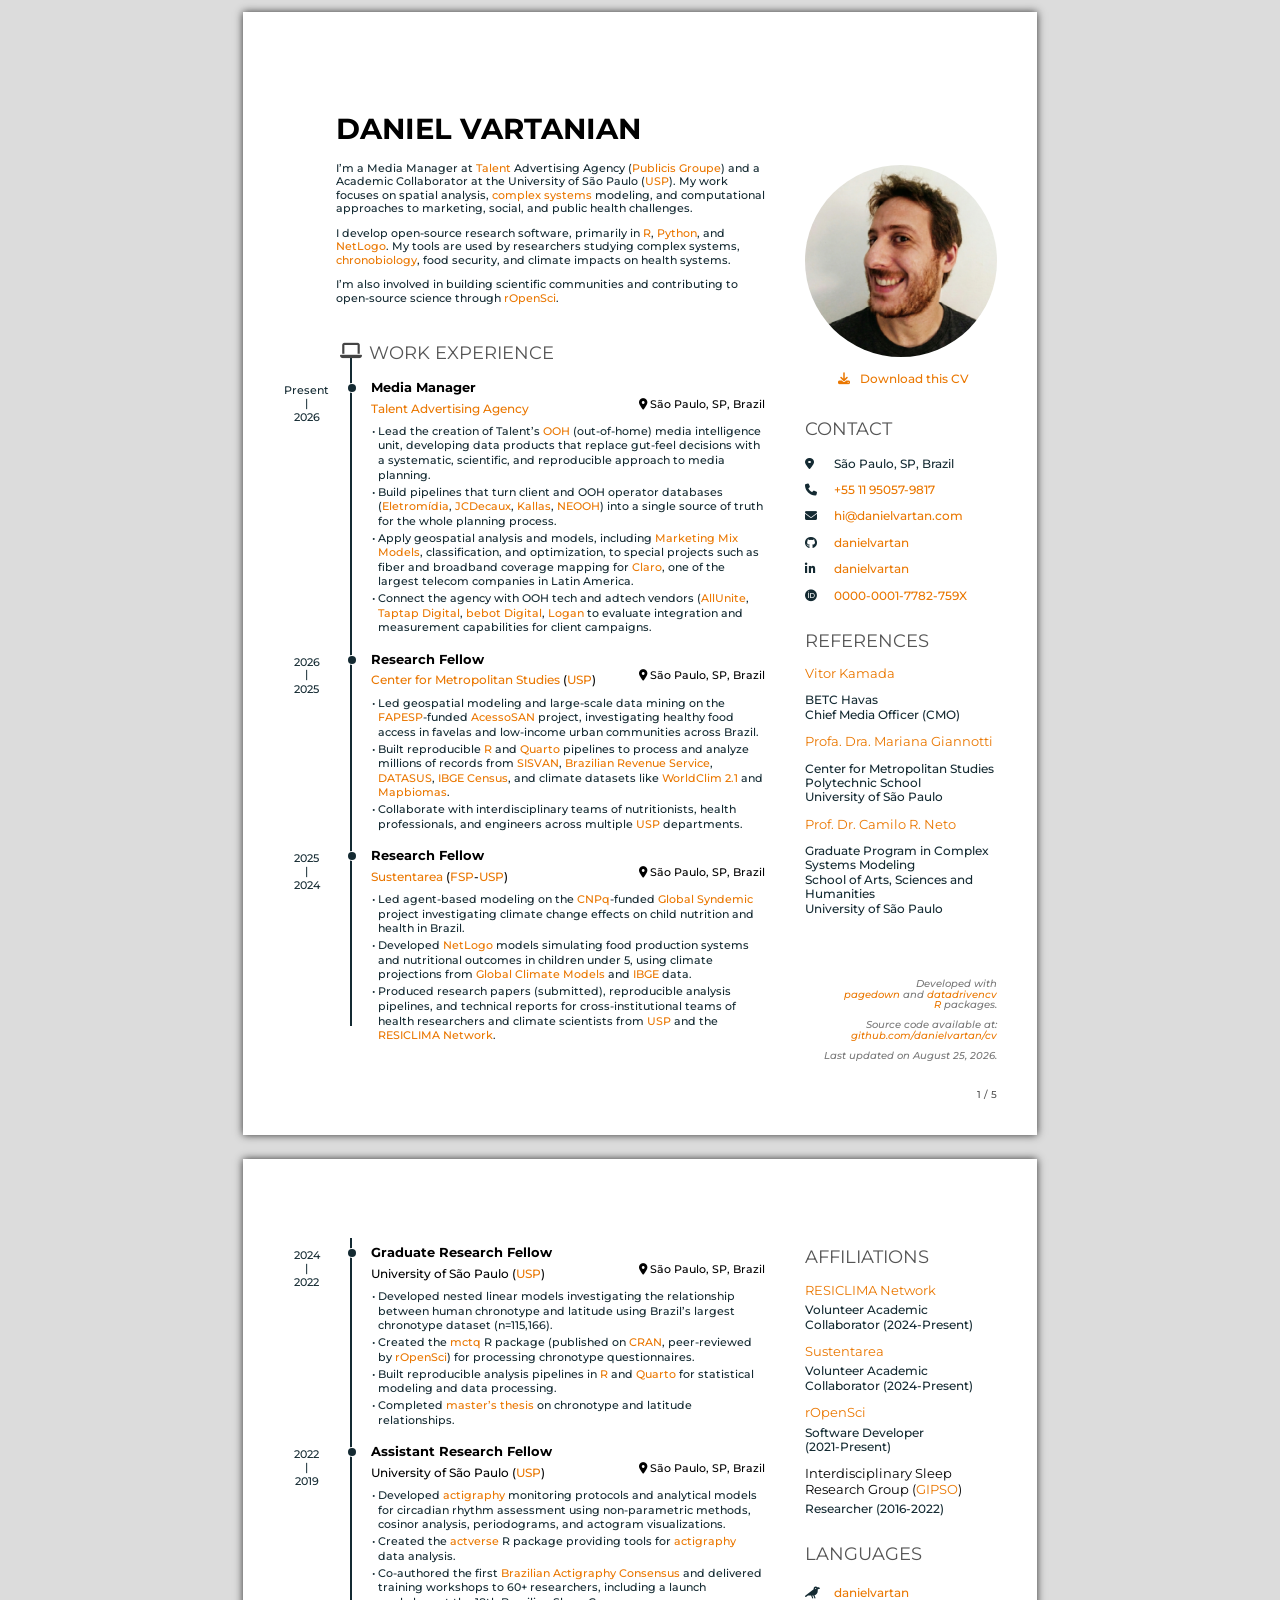
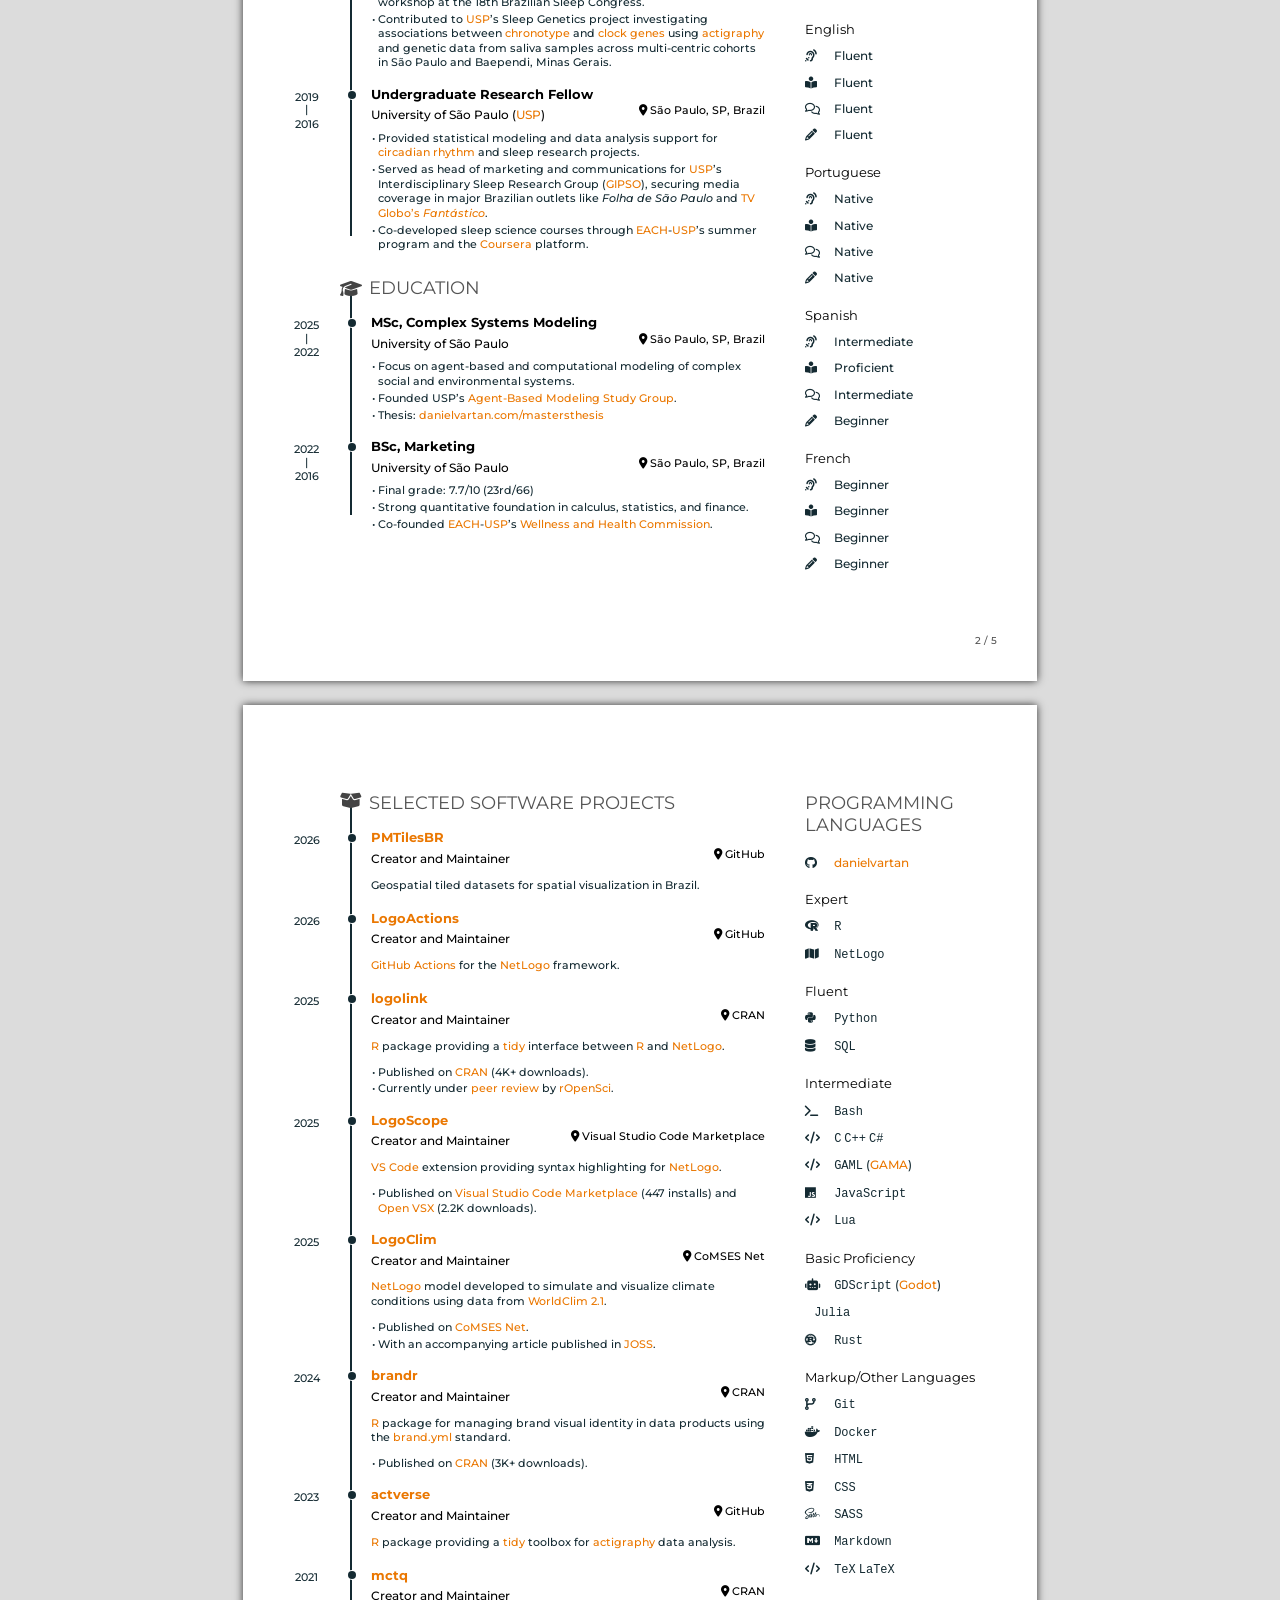
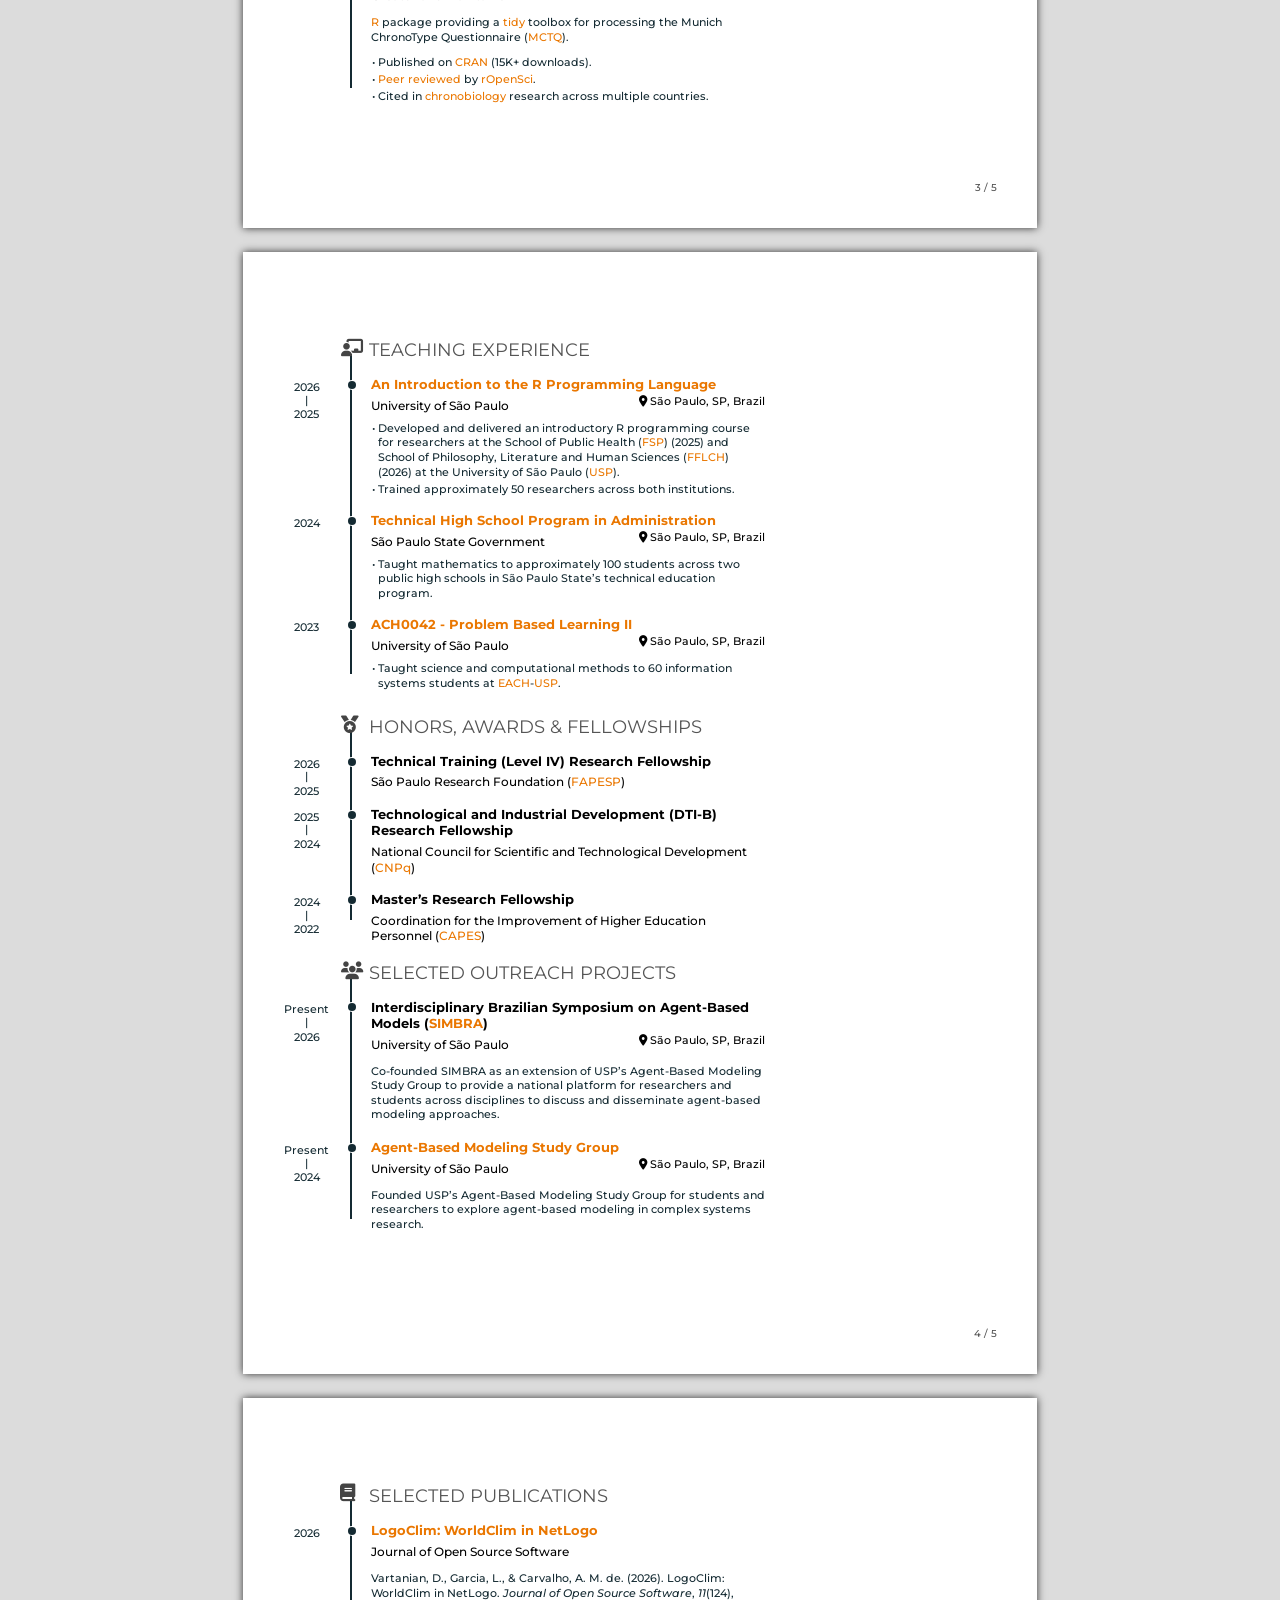
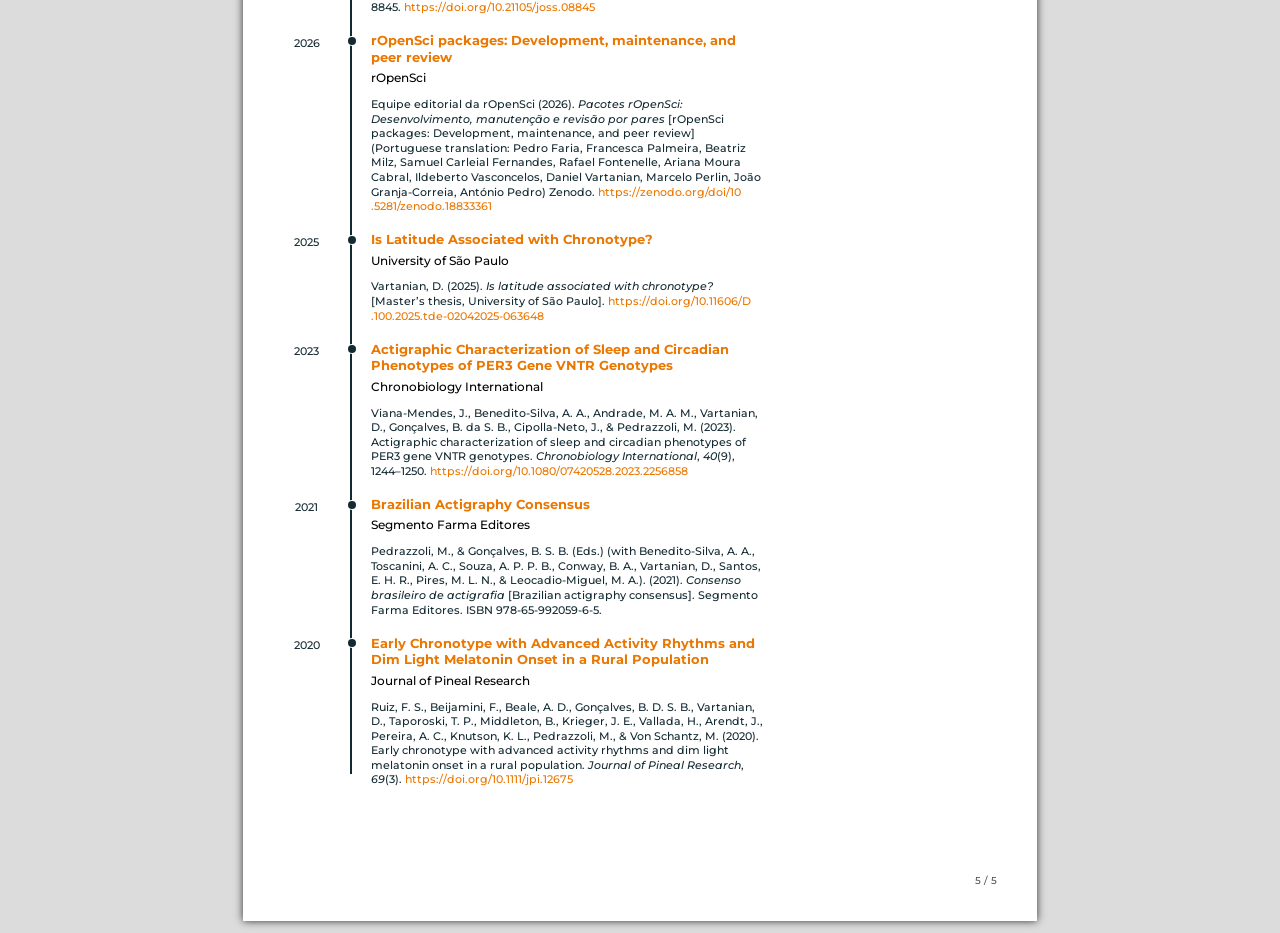
==== docs/index.html @ 459a3288 "feat: add favicon" ====
<!DOCTYPE html>
<html xmlns="http://www.w3.org/1999/xhtml">
  <head>
    <meta charset="utf-8" />
    <meta http-equiv="Content-Type" content="text/html; charset=utf-8" />
    <meta name="generator" content="pandoc" />
    <meta name="viewport" content="width=device-width, initial-scale=1">

    <meta name="author" content="Daniel Vartanian" />
    <meta name="date" content="2026-08-25" />
    <title>Daniel Vartanian’s CV</title>

    
        <style type="text/css">
.fa{font-family:var(--fa-style-family,"Font Awesome 6 Free");font-weight:var(--fa-style,900)}.fa,.fa-brands,.fa-classic,.fa-regular,.fa-sharp,.fa-solid,.fab,.far,.fas{-moz-osx-font-smoothing:grayscale;-webkit-font-smoothing:antialiased;display:var(--fa-display,inline-block);font-style:normal;font-variant:normal;line-height:1;text-rendering:auto}.fa-classic,.fa-regular,.fa-solid,.far,.fas{font-family:"Font Awesome 6 Free"}.fa-brands,.fab{font-family:"Font Awesome 6 Brands"}.fa-1x{font-size:1em}.fa-2x{font-size:2em}.fa-3x{font-size:3em}.fa-4x{font-size:4em}.fa-5x{font-size:5em}.fa-6x{font-size:6em}.fa-7x{font-size:7em}.fa-8x{font-size:8em}.fa-9x{font-size:9em}.fa-10x{font-size:10em}.fa-2xs{font-size:.625em;line-height:.1em;vertical-align:.225em}.fa-xs{font-size:.75em;line-height:.08333em;vertical-align:.125em}.fa-sm{font-size:.875em;line-height:.07143em;vertical-align:.05357em}.fa-lg{font-size:1.25em;line-height:.05em;vertical-align:-.075em}.fa-xl{font-size:1.5em;line-height:.04167em;vertical-align:-.125em}.fa-2xl{font-size:2em;line-height:.03125em;vertical-align:-.1875em}.fa-fw{text-align:center;width:1.25em}.fa-ul{list-style-type:none;margin-left:var(--fa-li-margin,2.5em);padding-left:0}.fa-ul>li{position:relative}.fa-li{left:calc(var(--fa-li-width, 2em)*-1);position:absolute;text-align:center;width:var(--fa-li-width,2em);line-height:inherit}.fa-border{border-radius:var(--fa-border-radius,.1em);border:var(--fa-border-width,.08em) var(--fa-border-style,solid) var(--fa-border-color,#eee);padding:var(--fa-border-padding,.2em .25em .15em)}.fa-pull-left{float:left;margin-right:var(--fa-pull-margin,.3em)}.fa-pull-right{float:right;margin-left:var(--fa-pull-margin,.3em)}.fa-beat{-webkit-animation-name:fa-beat;animation-name:fa-beat;-webkit-animation-delay:var(--fa-animation-delay,0s);animation-delay:var(--fa-animation-delay,0s);-webkit-animation-direction:var(--fa-animation-direction,normal);animation-direction:var(--fa-animation-direction,normal);-webkit-animation-duration:var(--fa-animation-duration,1s);animation-duration:var(--fa-animation-duration,1s);-webkit-animation-iteration-count:var(--fa-animation-iteration-count,infinite);animation-iteration-count:var(--fa-animation-iteration-count,infinite);-webkit-animation-timing-function:var(--fa-animation-timing,ease-in-out);animation-timing-function:var(--fa-animation-timing,ease-in-out)}.fa-bounce{-webkit-animation-name:fa-bounce;animation-name:fa-bounce;-webkit-animation-delay:var(--fa-animation-delay,0s);animation-delay:var(--fa-animation-delay,0s);-webkit-animation-direction:var(--fa-animation-direction,normal);animation-direction:var(--fa-animation-direction,normal);-webkit-animation-duration:var(--fa-animation-duration,1s);animation-duration:var(--fa-animation-duration,1s);-webkit-animation-iteration-count:var(--fa-animation-iteration-count,infinite);animation-iteration-count:var(--fa-animation-iteration-count,infinite);-webkit-animation-timing-function:var(--fa-animation-timing,cubic-bezier(.28,.84,.42,1));animation-timing-function:var(--fa-animation-timing,cubic-bezier(.28,.84,.42,1))}.fa-fade{-webkit-animation-name:fa-fade;animation-name:fa-fade;-webkit-animation-iteration-count:var(--fa-animation-iteration-count,infinite);animation-iteration-count:var(--fa-animation-iteration-count,infinite);-webkit-animation-timing-function:var(--fa-animation-timing,cubic-bezier(.4,0,.6,1));animation-timing-function:var(--fa-animation-timing,cubic-bezier(.4,0,.6,1))}.fa-beat-fade,.fa-fade{-webkit-animation-delay:var(--fa-animation-delay,0s);animation-delay:var(--fa-animation-delay,0s);-webkit-animation-direction:var(--fa-animation-direction,normal);animation-direction:var(--fa-animation-direction,normal);-webkit-animation-duration:var(--fa-animation-duration,1s);animation-duration:var(--fa-animation-duration,1s)}.fa-beat-fade{-webkit-animation-name:fa-beat-fade;animation-name:fa-beat-fade;-webkit-animation-iteration-count:var(--fa-animation-iteration-count,infinite);animation-iteration-count:var(--fa-animation-iteration-count,infinite);-webkit-animation-timing-function:var(--fa-animation-timing,cubic-bezier(.4,0,.6,1));animation-timing-function:var(--fa-animation-timing,cubic-bezier(.4,0,.6,1))}.fa-flip{-webkit-animation-name:fa-flip;animation-name:fa-flip;-webkit-animation-delay:var(--fa-animation-delay,0s);animation-delay:var(--fa-animation-delay,0s);-webkit-animation-direction:var(--fa-animation-direction,normal);animation-direction:var(--fa-animation-direction,normal);-webkit-animation-duration:var(--fa-animation-duration,1s);animation-duration:var(--fa-animation-duration,1s);-webkit-animation-iteration-count:var(--fa-animation-iteration-count,infinite);animation-iteration-count:var(--fa-animation-iteration-count,infinite);-webkit-animation-timing-function:var(--fa-animation-timing,ease-in-out);animation-timing-function:var(--fa-animation-timing,ease-in-out)}.fa-shake{-webkit-animation-name:fa-shake;animation-name:fa-shake;-webkit-animation-duration:var(--fa-animation-duration,1s);animation-duration:var(--fa-animation-duration,1s);-webkit-animation-iteration-count:var(--fa-animation-iteration-count,infinite);animation-iteration-count:var(--fa-animation-iteration-count,infinite);-webkit-animation-timing-function:var(--fa-animation-timing,linear);animation-timing-function:var(--fa-animation-timing,linear)}.fa-shake,.fa-spin{-webkit-animation-delay:var(--fa-animation-delay,0s);animation-delay:var(--fa-animation-delay,0s);-webkit-animation-direction:var(--fa-animation-direction,normal);animation-direction:var(--fa-animation-direction,normal)}.fa-spin{-webkit-animation-name:fa-spin;animation-name:fa-spin;-webkit-animation-duration:var(--fa-animation-duration,2s);animation-duration:var(--fa-animation-duration,2s);-webkit-animation-iteration-count:var(--fa-animation-iteration-count,infinite);animation-iteration-count:var(--fa-animation-iteration-count,infinite);-webkit-animation-timing-function:var(--fa-animation-timing,linear);animation-timing-function:var(--fa-animation-timing,linear)}.fa-spin-reverse{--fa-animation-direction:reverse}.fa-pulse,.fa-spin-pulse{-webkit-animation-name:fa-spin;animation-name:fa-spin;-webkit-animation-direction:var(--fa-animation-direction,normal);animation-direction:var(--fa-animation-direction,normal);-webkit-animation-duration:var(--fa-animation-duration,1s);animation-duration:var(--fa-animation-duration,1s);-webkit-animation-iteration-count:var(--fa-animation-iteration-count,infinite);animation-iteration-count:var(--fa-animation-iteration-count,infinite);-webkit-animation-timing-function:var(--fa-animation-timing,steps(8));animation-timing-function:var(--fa-animation-timing,steps(8))}@media (prefers-reduced-motion:reduce){.fa-beat,.fa-beat-fade,.fa-bounce,.fa-fade,.fa-flip,.fa-pulse,.fa-shake,.fa-spin,.fa-spin-pulse{-webkit-animation-delay:-1ms;animation-delay:-1ms;-webkit-animation-duration:1ms;animation-duration:1ms;-webkit-animation-iteration-count:1;animation-iteration-count:1;-webkit-transition-delay:0s;transition-delay:0s;-webkit-transition-duration:0s;transition-duration:0s}}@-webkit-keyframes fa-beat{0%,90%{-webkit-transform:scale(1);transform:scale(1)}45%{-webkit-transform:scale(var(--fa-beat-scale,1.25));transform:scale(var(--fa-beat-scale,1.25))}}@keyframes fa-beat{0%,90%{-webkit-transform:scale(1);transform:scale(1)}45%{-webkit-transform:scale(var(--fa-beat-scale,1.25));transform:scale(var(--fa-beat-scale,1.25))}}@-webkit-keyframes fa-bounce{0%{-webkit-transform:scale(1) translateY(0);transform:scale(1) translateY(0)}10%{-webkit-transform:scale(var(--fa-bounce-start-scale-x,1.1),var(--fa-bounce-start-scale-y,.9)) translateY(0);transform:scale(var(--fa-bounce-start-scale-x,1.1),var(--fa-bounce-start-scale-y,.9)) translateY(0)}30%{-webkit-transform:scale(var(--fa-bounce-jump-scale-x,.9),var(--fa-bounce-jump-scale-y,1.1)) translateY(var(--fa-bounce-height,-.5em));transform:scale(var(--fa-bounce-jump-scale-x,.9),var(--fa-bounce-jump-scale-y,1.1)) translateY(var(--fa-bounce-height,-.5em))}50%{-webkit-transform:scale(var(--fa-bounce-land-scale-x,1.05),var(--fa-bounce-land-scale-y,.95)) translateY(0);transform:scale(var(--fa-bounce-land-scale-x,1.05),var(--fa-bounce-land-scale-y,.95)) translateY(0)}57%{-webkit-transform:scale(1) translateY(var(--fa-bounce-rebound,-.125em));transform:scale(1) translateY(var(--fa-bounce-rebound,-.125em))}64%{-webkit-transform:scale(1) translateY(0);transform:scale(1) translateY(0)}to{-webkit-transform:scale(1) translateY(0);transform:scale(1) translateY(0)}}@keyframes fa-bounce{0%{-webkit-transform:scale(1) translateY(0);transform:scale(1) translateY(0)}10%{-webkit-transform:scale(var(--fa-bounce-start-scale-x,1.1),var(--fa-bounce-start-scale-y,.9)) translateY(0);transform:scale(var(--fa-bounce-start-scale-x,1.1),var(--fa-bounce-start-scale-y,.9)) translateY(0)}30%{-webkit-transform:scale(var(--fa-bounce-jump-scale-x,.9),var(--fa-bounce-jump-scale-y,1.1)) translateY(var(--fa-bounce-height,-.5em));transform:scale(var(--fa-bounce-jump-scale-x,.9),var(--fa-bounce-jump-scale-y,1.1)) translateY(var(--fa-bounce-height,-.5em))}50%{-webkit-transform:scale(var(--fa-bounce-land-scale-x,1.05),var(--fa-bounce-land-scale-y,.95)) translateY(0);transform:scale(var(--fa-bounce-land-scale-x,1.05),var(--fa-bounce-land-scale-y,.95)) translateY(0)}57%{-webkit-transform:scale(1) translateY(var(--fa-bounce-rebound,-.125em));transform:scale(1) translateY(var(--fa-bounce-rebound,-.125em))}64%{-webkit-transform:scale(1) translateY(0);transform:scale(1) translateY(0)}to{-webkit-transform:scale(1) translateY(0);transform:scale(1) translateY(0)}}@-webkit-keyframes fa-fade{50%{opacity:var(--fa-fade-opacity,.4)}}@keyframes fa-fade{50%{opacity:var(--fa-fade-opacity,.4)}}@-webkit-keyframes fa-beat-fade{0%,to{opacity:var(--fa-beat-fade-opacity,.4);-webkit-transform:scale(1);transform:scale(1)}50%{opacity:1;-webkit-transform:scale(var(--fa-beat-fade-scale,1.125));transform:scale(var(--fa-beat-fade-scale,1.125))}}@keyframes fa-beat-fade{0%,to{opacity:var(--fa-beat-fade-opacity,.4);-webkit-transform:scale(1);transform:scale(1)}50%{opacity:1;-webkit-transform:scale(var(--fa-beat-fade-scale,1.125));transform:scale(var(--fa-beat-fade-scale,1.125))}}@-webkit-keyframes fa-flip{50%{-webkit-transform:rotate3d(var(--fa-flip-x,0),var(--fa-flip-y,1),var(--fa-flip-z,0),var(--fa-flip-angle,-180deg));transform:rotate3d(var(--fa-flip-x,0),var(--fa-flip-y,1),var(--fa-flip-z,0),var(--fa-flip-angle,-180deg))}}@keyframes fa-flip{50%{-webkit-transform:rotate3d(var(--fa-flip-x,0),var(--fa-flip-y,1),var(--fa-flip-z,0),var(--fa-flip-angle,-180deg));transform:rotate3d(var(--fa-flip-x,0),var(--fa-flip-y,1),var(--fa-flip-z,0),var(--fa-flip-angle,-180deg))}}@-webkit-keyframes fa-shake{0%{-webkit-transform:rotate(-15deg);transform:rotate(-15deg)}4%{-webkit-transform:rotate(15deg);transform:rotate(15deg)}8%,24%{-webkit-transform:rotate(-18deg);transform:rotate(-18deg)}12%,28%{-webkit-transform:rotate(18deg);transform:rotate(18deg)}16%{-webkit-transform:rotate(-22deg);transform:rotate(-22deg)}20%{-webkit-transform:rotate(22deg);transform:rotate(22deg)}32%{-webkit-transform:rotate(-12deg);transform:rotate(-12deg)}36%{-webkit-transform:rotate(12deg);transform:rotate(12deg)}40%,to{-webkit-transform:rotate(0deg);transform:rotate(0deg)}}@keyframes fa-shake{0%{-webkit-transform:rotate(-15deg);transform:rotate(-15deg)}4%{-webkit-transform:rotate(15deg);transform:rotate(15deg)}8%,24%{-webkit-transform:rotate(-18deg);transform:rotate(-18deg)}12%,28%{-webkit-transform:rotate(18deg);transform:rotate(18deg)}16%{-webkit-transform:rotate(-22deg);transform:rotate(-22deg)}20%{-webkit-transform:rotate(22deg);transform:rotate(22deg)}32%{-webkit-transform:rotate(-12deg);transform:rotate(-12deg)}36%{-webkit-transform:rotate(12deg);transform:rotate(12deg)}40%,to{-webkit-transform:rotate(0deg);transform:rotate(0deg)}}@-webkit-keyframes fa-spin{0%{-webkit-transform:rotate(0deg);transform:rotate(0deg)}to{-webkit-transform:rotate(1turn);transform:rotate(1turn)}}@keyframes fa-spin{0%{-webkit-transform:rotate(0deg);transform:rotate(0deg)}to{-webkit-transform:rotate(1turn);transform:rotate(1turn)}}.fa-rotate-90{-webkit-transform:rotate(90deg);transform:rotate(90deg)}.fa-rotate-180{-webkit-transform:rotate(180deg);transform:rotate(180deg)}.fa-rotate-270{-webkit-transform:rotate(270deg);transform:rotate(270deg)}.fa-flip-horizontal{-webkit-transform:scaleX(-1);transform:scaleX(-1)}.fa-flip-vertical{-webkit-transform:scaleY(-1);transform:scaleY(-1)}.fa-flip-both,.fa-flip-horizontal.fa-flip-vertical{-webkit-transform:scale(-1);transform:scale(-1)}.fa-rotate-by{-webkit-transform:rotate(var(--fa-rotate-angle,0));transform:rotate(var(--fa-rotate-angle,0))}.fa-stack{display:inline-block;height:2em;line-height:2em;position:relative;vertical-align:middle;width:2.5em}.fa-stack-1x,.fa-stack-2x{left:0;position:absolute;text-align:center;width:100%;z-index:var(--fa-stack-z-index,auto)}.fa-stack-1x{line-height:inherit}.fa-stack-2x{font-size:2em}.fa-inverse{color:var(--fa-inverse,#fff)}
.fa-0:before{content:"\30"}.fa-1:before{content:"\31"}.fa-2:before{content:"\32"}.fa-3:before{content:"\33"}.fa-4:before{content:"\34"}.fa-5:before{content:"\35"}.fa-6:before{content:"\36"}.fa-7:before{content:"\37"}.fa-8:before{content:"\38"}.fa-9:before{content:"\39"}.fa-fill-drip:before{content:"\f576"}.fa-arrows-to-circle:before{content:"\e4bd"}.fa-chevron-circle-right:before,.fa-circle-chevron-right:before{content:"\f138"}.fa-at:before{content:"\40"}.fa-trash-alt:before,.fa-trash-can:before{content:"\f2ed"}.fa-text-height:before{content:"\f034"}.fa-user-times:before,.fa-user-xmark:before{content:"\f235"}.fa-stethoscope:before{content:"\f0f1"}.fa-comment-alt:before,.fa-message:before{content:"\f27a"}.fa-info:before{content:"\f129"}.fa-compress-alt:before,.fa-down-left-and-up-right-to-center:before{content:"\f422"}.fa-explosion:before{content:"\e4e9"}.fa-file-alt:before,.fa-file-lines:before,.fa-file-text:before{content:"\f15c"}.fa-wave-square:before{content:"\f83e"}.fa-ring:before{content:"\f70b"}.fa-building-un:before{content:"\e4d9"}.fa-dice-three:before{content:"\f527"}.fa-calendar-alt:before,.fa-calendar-days:before{content:"\f073"}.fa-anchor-circle-check:before{content:"\e4aa"}.fa-building-circle-arrow-right:before{content:"\e4d1"}.fa-volleyball-ball:before,.fa-volleyball:before{content:"\f45f"}.fa-arrows-up-to-line:before{content:"\e4c2"}.fa-sort-desc:before,.fa-sort-down:before{content:"\f0dd"}.fa-circle-minus:before,.fa-minus-circle:before{content:"\f056"}.fa-door-open:before{content:"\f52b"}.fa-right-from-bracket:before,.fa-sign-out-alt:before{content:"\f2f5"}.fa-atom:before{content:"\f5d2"}.fa-soap:before{content:"\e06e"}.fa-heart-music-camera-bolt:before,.fa-icons:before{content:"\f86d"}.fa-microphone-alt-slash:before,.fa-microphone-lines-slash:before{content:"\f539"}.fa-bridge-circle-check:before{content:"\e4c9"}.fa-pump-medical:before{content:"\e06a"}.fa-fingerprint:before{content:"\f577"}.fa-hand-point-right:before{content:"\f0a4"}.fa-magnifying-glass-location:before,.fa-search-location:before{content:"\f689"}.fa-forward-step:before,.fa-step-forward:before{content:"\f051"}.fa-face-smile-beam:before,.fa-smile-beam:before{content:"\f5b8"}.fa-flag-checkered:before{content:"\f11e"}.fa-football-ball:before,.fa-football:before{content:"\f44e"}.fa-school-circle-exclamation:before{content:"\e56c"}.fa-crop:before{content:"\f125"}.fa-angle-double-down:before,.fa-angles-down:before{content:"\f103"}.fa-users-rectangle:before{content:"\e594"}.fa-people-roof:before{content:"\e537"}.fa-people-line:before{content:"\e534"}.fa-beer-mug-empty:before,.fa-beer:before{content:"\f0fc"}.fa-diagram-predecessor:before{content:"\e477"}.fa-arrow-up-long:before,.fa-long-arrow-up:before{content:"\f176"}.fa-burn:before,.fa-fire-flame-simple:before{content:"\f46a"}.fa-male:before,.fa-person:before{content:"\f183"}.fa-laptop:before{content:"\f109"}.fa-file-csv:before{content:"\f6dd"}.fa-menorah:before{content:"\f676"}.fa-truck-plane:before{content:"\e58f"}.fa-record-vinyl:before{content:"\f8d9"}.fa-face-grin-stars:before,.fa-grin-stars:before{content:"\f587"}.fa-bong:before{content:"\f55c"}.fa-pastafarianism:before,.fa-spaghetti-monster-flying:before{content:"\f67b"}.fa-arrow-down-up-across-line:before{content:"\e4af"}.fa-spoon:before,.fa-utensil-spoon:before{content:"\f2e5"}.fa-jar-wheat:before{content:"\e517"}.fa-envelopes-bulk:before,.fa-mail-bulk:before{content:"\f674"}.fa-file-circle-exclamation:before{content:"\e4eb"}.fa-circle-h:before,.fa-hospital-symbol:before{content:"\f47e"}.fa-pager:before{content:"\f815"}.fa-address-book:before,.fa-contact-book:before{content:"\f2b9"}.fa-strikethrough:before{content:"\f0cc"}.fa-k:before{content:"\4b"}.fa-landmark-flag:before{content:"\e51c"}.fa-pencil-alt:before,.fa-pencil:before{content:"\f303"}.fa-backward:before{content:"\f04a"}.fa-caret-right:before{content:"\f0da"}.fa-comments:before{content:"\f086"}.fa-file-clipboard:before,.fa-paste:before{content:"\f0ea"}.fa-code-pull-request:before{content:"\e13c"}.fa-clipboard-list:before{content:"\f46d"}.fa-truck-loading:before,.fa-truck-ramp-box:before{content:"\f4de"}.fa-user-check:before{content:"\f4fc"}.fa-vial-virus:before{content:"\e597"}.fa-sheet-plastic:before{content:"\e571"}.fa-blog:before{content:"\f781"}.fa-user-ninja:before{content:"\f504"}.fa-person-arrow-up-from-line:before{content:"\e539"}.fa-scroll-torah:before,.fa-torah:before{content:"\f6a0"}.fa-broom-ball:before,.fa-quidditch-broom-ball:before,.fa-quidditch:before{content:"\f458"}.fa-toggle-off:before{content:"\f204"}.fa-archive:before,.fa-box-archive:before{content:"\f187"}.fa-person-drowning:before{content:"\e545"}.fa-arrow-down-9-1:before,.fa-sort-numeric-desc:before,.fa-sort-numeric-down-alt:before{content:"\f886"}.fa-face-grin-tongue-squint:before,.fa-grin-tongue-squint:before{content:"\f58a"}.fa-spray-can:before{content:"\f5bd"}.fa-truck-monster:before{content:"\f63b"}.fa-w:before{content:"\57"}.fa-earth-africa:before,.fa-globe-africa:before{content:"\f57c"}.fa-rainbow:before{content:"\f75b"}.fa-circle-notch:before{content:"\f1ce"}.fa-tablet-alt:before,.fa-tablet-screen-button:before{content:"\f3fa"}.fa-paw:before{content:"\f1b0"}.fa-cloud:before{content:"\f0c2"}.fa-trowel-bricks:before{content:"\e58a"}.fa-face-flushed:before,.fa-flushed:before{content:"\f579"}.fa-hospital-user:before{content:"\f80d"}.fa-tent-arrow-left-right:before{content:"\e57f"}.fa-gavel:before,.fa-legal:before{content:"\f0e3"}.fa-binoculars:before{content:"\f1e5"}.fa-microphone-slash:before{content:"\f131"}.fa-box-tissue:before{content:"\e05b"}.fa-motorcycle:before{content:"\f21c"}.fa-bell-concierge:before,.fa-concierge-bell:before{content:"\f562"}.fa-pen-ruler:before,.fa-pencil-ruler:before{content:"\f5ae"}.fa-people-arrows-left-right:before,.fa-people-arrows:before{content:"\e068"}.fa-mars-and-venus-burst:before{content:"\e523"}.fa-caret-square-right:before,.fa-square-caret-right:before{content:"\f152"}.fa-cut:before,.fa-scissors:before{content:"\f0c4"}.fa-sun-plant-wilt:before{content:"\e57a"}.fa-toilets-portable:before{content:"\e584"}.fa-hockey-puck:before{content:"\f453"}.fa-table:before{content:"\f0ce"}.fa-magnifying-glass-arrow-right:before{content:"\e521"}.fa-digital-tachograph:before,.fa-tachograph-digital:before{content:"\f566"}.fa-users-slash:before{content:"\e073"}.fa-clover:before{content:"\e139"}.fa-mail-reply:before,.fa-reply:before{content:"\f3e5"}.fa-star-and-crescent:before{content:"\f699"}.fa-house-fire:before{content:"\e50c"}.fa-minus-square:before,.fa-square-minus:before{content:"\f146"}.fa-helicopter:before{content:"\f533"}.fa-compass:before{content:"\f14e"}.fa-caret-square-down:before,.fa-square-caret-down:before{content:"\f150"}.fa-file-circle-question:before{content:"\e4ef"}.fa-laptop-code:before{content:"\f5fc"}.fa-swatchbook:before{content:"\f5c3"}.fa-prescription-bottle:before{content:"\f485"}.fa-bars:before,.fa-navicon:before{content:"\f0c9"}.fa-people-group:before{content:"\e533"}.fa-hourglass-3:before,.fa-hourglass-end:before{content:"\f253"}.fa-heart-broken:before,.fa-heart-crack:before{content:"\f7a9"}.fa-external-link-square-alt:before,.fa-square-up-right:before{content:"\f360"}.fa-face-kiss-beam:before,.fa-kiss-beam:before{content:"\f597"}.fa-film:before{content:"\f008"}.fa-ruler-horizontal:before{content:"\f547"}.fa-people-robbery:before{content:"\e536"}.fa-lightbulb:before{content:"\f0eb"}.fa-caret-left:before{content:"\f0d9"}.fa-circle-exclamation:before,.fa-exclamation-circle:before{content:"\f06a"}.fa-school-circle-xmark:before{content:"\e56d"}.fa-arrow-right-from-bracket:before,.fa-sign-out:before{content:"\f08b"}.fa-chevron-circle-down:before,.fa-circle-chevron-down:before{content:"\f13a"}.fa-unlock-alt:before,.fa-unlock-keyhole:before{content:"\f13e"}.fa-cloud-showers-heavy:before{content:"\f740"}.fa-headphones-alt:before,.fa-headphones-simple:before{content:"\f58f"}.fa-sitemap:before{content:"\f0e8"}.fa-circle-dollar-to-slot:before,.fa-donate:before{content:"\f4b9"}.fa-memory:before{content:"\f538"}.fa-road-spikes:before{content:"\e568"}.fa-fire-burner:before{content:"\e4f1"}.fa-flag:before{content:"\f024"}.fa-hanukiah:before{content:"\f6e6"}.fa-feather:before{content:"\f52d"}.fa-volume-down:before,.fa-volume-low:before{content:"\f027"}.fa-comment-slash:before{content:"\f4b3"}.fa-cloud-sun-rain:before{content:"\f743"}.fa-compress:before{content:"\f066"}.fa-wheat-alt:before,.fa-wheat-awn:before{content:"\e2cd"}.fa-ankh:before{content:"\f644"}.fa-hands-holding-child:before{content:"\e4fa"}.fa-asterisk:before{content:"\2a"}.fa-check-square:before,.fa-square-check:before{content:"\f14a"}.fa-peseta-sign:before{content:"\e221"}.fa-header:before,.fa-heading:before{content:"\f1dc"}.fa-ghost:before{content:"\f6e2"}.fa-list-squares:before,.fa-list:before{content:"\f03a"}.fa-phone-square-alt:before,.fa-square-phone-flip:before{content:"\f87b"}.fa-cart-plus:before{content:"\f217"}.fa-gamepad:before{content:"\f11b"}.fa-circle-dot:before,.fa-dot-circle:before{content:"\f192"}.fa-dizzy:before,.fa-face-dizzy:before{content:"\f567"}.fa-egg:before{content:"\f7fb"}.fa-house-medical-circle-xmark:before{content:"\e513"}.fa-campground:before{content:"\f6bb"}.fa-folder-plus:before{content:"\f65e"}.fa-futbol-ball:before,.fa-futbol:before,.fa-soccer-ball:before{content:"\f1e3"}.fa-paint-brush:before,.fa-paintbrush:before{content:"\f1fc"}.fa-lock:before{content:"\f023"}.fa-gas-pump:before{content:"\f52f"}.fa-hot-tub-person:before,.fa-hot-tub:before{content:"\f593"}.fa-map-location:before,.fa-map-marked:before{content:"\f59f"}.fa-house-flood-water:before{content:"\e50e"}.fa-tree:before{content:"\f1bb"}.fa-bridge-lock:before{content:"\e4cc"}.fa-sack-dollar:before{content:"\f81d"}.fa-edit:before,.fa-pen-to-square:before{content:"\f044"}.fa-car-side:before{content:"\f5e4"}.fa-share-alt:before,.fa-share-nodes:before{content:"\f1e0"}.fa-heart-circle-minus:before{content:"\e4ff"}.fa-hourglass-2:before,.fa-hourglass-half:before{content:"\f252"}.fa-microscope:before{content:"\f610"}.fa-sink:before{content:"\e06d"}.fa-bag-shopping:before,.fa-shopping-bag:before{content:"\f290"}.fa-arrow-down-z-a:before,.fa-sort-alpha-desc:before,.fa-sort-alpha-down-alt:before{content:"\f881"}.fa-mitten:before{content:"\f7b5"}.fa-person-rays:before{content:"\e54d"}.fa-users:before{content:"\f0c0"}.fa-eye-slash:before{content:"\f070"}.fa-flask-vial:before{content:"\e4f3"}.fa-hand-paper:before,.fa-hand:before{content:"\f256"}.fa-om:before{content:"\f679"}.fa-worm:before{content:"\e599"}.fa-house-circle-xmark:before{content:"\e50b"}.fa-plug:before{content:"\f1e6"}.fa-chevron-up:before{content:"\f077"}.fa-hand-spock:before{content:"\f259"}.fa-stopwatch:before{content:"\f2f2"}.fa-face-kiss:before,.fa-kiss:before{content:"\f596"}.fa-bridge-circle-xmark:before{content:"\e4cb"}.fa-face-grin-tongue:before,.fa-grin-tongue:before{content:"\f589"}.fa-chess-bishop:before{content:"\f43a"}.fa-face-grin-wink:before,.fa-grin-wink:before{content:"\f58c"}.fa-deaf:before,.fa-deafness:before,.fa-ear-deaf:before,.fa-hard-of-hearing:before{content:"\f2a4"}.fa-road-circle-check:before{content:"\e564"}.fa-dice-five:before{content:"\f523"}.fa-rss-square:before,.fa-square-rss:before{content:"\f143"}.fa-land-mine-on:before{content:"\e51b"}.fa-i-cursor:before{content:"\f246"}.fa-stamp:before{content:"\f5bf"}.fa-stairs:before{content:"\e289"}.fa-i:before{content:"\49"}.fa-hryvnia-sign:before,.fa-hryvnia:before{content:"\f6f2"}.fa-pills:before{content:"\f484"}.fa-face-grin-wide:before,.fa-grin-alt:before{content:"\f581"}.fa-tooth:before{content:"\f5c9"}.fa-v:before{content:"\56"}.fa-bangladeshi-taka-sign:before{content:"\e2e6"}.fa-bicycle:before{content:"\f206"}.fa-rod-asclepius:before,.fa-rod-snake:before,.fa-staff-aesculapius:before,.fa-staff-snake:before{content:"\e579"}.fa-head-side-cough-slash:before{content:"\e062"}.fa-ambulance:before,.fa-truck-medical:before{content:"\f0f9"}.fa-wheat-awn-circle-exclamation:before{content:"\e598"}.fa-snowman:before{content:"\f7d0"}.fa-mortar-pestle:before{content:"\f5a7"}.fa-road-barrier:before{content:"\e562"}.fa-school:before{content:"\f549"}.fa-igloo:before{content:"\f7ae"}.fa-joint:before{content:"\f595"}.fa-angle-right:before{content:"\f105"}.fa-horse:before{content:"\f6f0"}.fa-q:before{content:"\51"}.fa-g:before{content:"\47"}.fa-notes-medical:before{content:"\f481"}.fa-temperature-2:before,.fa-temperature-half:before,.fa-thermometer-2:before,.fa-thermometer-half:before{content:"\f2c9"}.fa-dong-sign:before{content:"\e169"}.fa-capsules:before{content:"\f46b"}.fa-poo-bolt:before,.fa-poo-storm:before{content:"\f75a"}.fa-face-frown-open:before,.fa-frown-open:before{content:"\f57a"}.fa-hand-point-up:before{content:"\f0a6"}.fa-money-bill:before{content:"\f0d6"}.fa-bookmark:before{content:"\f02e"}.fa-align-justify:before{content:"\f039"}.fa-umbrella-beach:before{content:"\f5ca"}.fa-helmet-un:before{content:"\e503"}.fa-bullseye:before{content:"\f140"}.fa-bacon:before{content:"\f7e5"}.fa-hand-point-down:before{content:"\f0a7"}.fa-arrow-up-from-bracket:before{content:"\e09a"}.fa-folder-blank:before,.fa-folder:before{content:"\f07b"}.fa-file-medical-alt:before,.fa-file-waveform:before{content:"\f478"}.fa-radiation:before{content:"\f7b9"}.fa-chart-simple:before{content:"\e473"}.fa-mars-stroke:before{content:"\f229"}.fa-vial:before{content:"\f492"}.fa-dashboard:before,.fa-gauge-med:before,.fa-gauge:before,.fa-tachometer-alt-average:before{content:"\f624"}.fa-magic-wand-sparkles:before,.fa-wand-magic-sparkles:before{content:"\e2ca"}.fa-e:before{content:"\45"}.fa-pen-alt:before,.fa-pen-clip:before{content:"\f305"}.fa-bridge-circle-exclamation:before{content:"\e4ca"}.fa-user:before{content:"\f007"}.fa-school-circle-check:before{content:"\e56b"}.fa-dumpster:before{content:"\f793"}.fa-shuttle-van:before,.fa-van-shuttle:before{content:"\f5b6"}.fa-building-user:before{content:"\e4da"}.fa-caret-square-left:before,.fa-square-caret-left:before{content:"\f191"}.fa-highlighter:before{content:"\f591"}.fa-key:before{content:"\f084"}.fa-bullhorn:before{content:"\f0a1"}.fa-globe:before{content:"\f0ac"}.fa-synagogue:before{content:"\f69b"}.fa-person-half-dress:before{content:"\e548"}.fa-road-bridge:before{content:"\e563"}.fa-location-arrow:before{content:"\f124"}.fa-c:before{content:"\43"}.fa-tablet-button:before{content:"\f10a"}.fa-building-lock:before{content:"\e4d6"}.fa-pizza-slice:before{content:"\f818"}.fa-money-bill-wave:before{content:"\f53a"}.fa-area-chart:before,.fa-chart-area:before{content:"\f1fe"}.fa-house-flag:before{content:"\e50d"}.fa-person-circle-minus:before{content:"\e540"}.fa-ban:before,.fa-cancel:before{content:"\f05e"}.fa-camera-rotate:before{content:"\e0d8"}.fa-air-freshener:before,.fa-spray-can-sparkles:before{content:"\f5d0"}.fa-star:before{content:"\f005"}.fa-repeat:before{content:"\f363"}.fa-cross:before{content:"\f654"}.fa-box:before{content:"\f466"}.fa-venus-mars:before{content:"\f228"}.fa-arrow-pointer:before,.fa-mouse-pointer:before{content:"\f245"}.fa-expand-arrows-alt:before,.fa-maximize:before{content:"\f31e"}.fa-charging-station:before{content:"\f5e7"}.fa-shapes:before,.fa-triangle-circle-square:before{content:"\f61f"}.fa-random:before,.fa-shuffle:before{content:"\f074"}.fa-person-running:before,.fa-running:before{content:"\f70c"}.fa-mobile-retro:before{content:"\e527"}.fa-grip-lines-vertical:before{content:"\f7a5"}.fa-spider:before{content:"\f717"}.fa-hands-bound:before{content:"\e4f9"}.fa-file-invoice-dollar:before{content:"\f571"}.fa-plane-circle-exclamation:before{content:"\e556"}.fa-x-ray:before{content:"\f497"}.fa-spell-check:before{content:"\f891"}.fa-slash:before{content:"\f715"}.fa-computer-mouse:before,.fa-mouse:before{content:"\f8cc"}.fa-arrow-right-to-bracket:before,.fa-sign-in:before{content:"\f090"}.fa-shop-slash:before,.fa-store-alt-slash:before{content:"\e070"}.fa-server:before{content:"\f233"}.fa-virus-covid-slash:before{content:"\e4a9"}.fa-shop-lock:before{content:"\e4a5"}.fa-hourglass-1:before,.fa-hourglass-start:before{content:"\f251"}.fa-blender-phone:before{content:"\f6b6"}.fa-building-wheat:before{content:"\e4db"}.fa-person-breastfeeding:before{content:"\e53a"}.fa-right-to-bracket:before,.fa-sign-in-alt:before{content:"\f2f6"}.fa-venus:before{content:"\f221"}.fa-passport:before{content:"\f5ab"}.fa-heart-pulse:before,.fa-heartbeat:before{content:"\f21e"}.fa-people-carry-box:before,.fa-people-carry:before{content:"\f4ce"}.fa-temperature-high:before{content:"\f769"}.fa-microchip:before{content:"\f2db"}.fa-crown:before{content:"\f521"}.fa-weight-hanging:before{content:"\f5cd"}.fa-xmarks-lines:before{content:"\e59a"}.fa-file-prescription:before{content:"\f572"}.fa-weight-scale:before,.fa-weight:before{content:"\f496"}.fa-user-friends:before,.fa-user-group:before{content:"\f500"}.fa-arrow-up-a-z:before,.fa-sort-alpha-up:before{content:"\f15e"}.fa-chess-knight:before{content:"\f441"}.fa-face-laugh-squint:before,.fa-laugh-squint:before{content:"\f59b"}.fa-wheelchair:before{content:"\f193"}.fa-arrow-circle-up:before,.fa-circle-arrow-up:before{content:"\f0aa"}.fa-toggle-on:before{content:"\f205"}.fa-person-walking:before,.fa-walking:before{content:"\f554"}.fa-l:before{content:"\4c"}.fa-fire:before{content:"\f06d"}.fa-bed-pulse:before,.fa-procedures:before{content:"\f487"}.fa-shuttle-space:before,.fa-space-shuttle:before{content:"\f197"}.fa-face-laugh:before,.fa-laugh:before{content:"\f599"}.fa-folder-open:before{content:"\f07c"}.fa-heart-circle-plus:before{content:"\e500"}.fa-code-fork:before{content:"\e13b"}.fa-city:before{content:"\f64f"}.fa-microphone-alt:before,.fa-microphone-lines:before{content:"\f3c9"}.fa-pepper-hot:before{content:"\f816"}.fa-unlock:before{content:"\f09c"}.fa-colon-sign:before{content:"\e140"}.fa-headset:before{content:"\f590"}.fa-store-slash:before{content:"\e071"}.fa-road-circle-xmark:before{content:"\e566"}.fa-user-minus:before{content:"\f503"}.fa-mars-stroke-up:before,.fa-mars-stroke-v:before{content:"\f22a"}.fa-champagne-glasses:before,.fa-glass-cheers:before{content:"\f79f"}.fa-clipboard:before{content:"\f328"}.fa-house-circle-exclamation:before{content:"\e50a"}.fa-file-arrow-up:before,.fa-file-upload:before{content:"\f574"}.fa-wifi-3:before,.fa-wifi-strong:before,.fa-wifi:before{content:"\f1eb"}.fa-bath:before,.fa-bathtub:before{content:"\f2cd"}.fa-underline:before{content:"\f0cd"}.fa-user-edit:before,.fa-user-pen:before{content:"\f4ff"}.fa-signature:before{content:"\f5b7"}.fa-stroopwafel:before{content:"\f551"}.fa-bold:before{content:"\f032"}.fa-anchor-lock:before{content:"\e4ad"}.fa-building-ngo:before{content:"\e4d7"}.fa-manat-sign:before{content:"\e1d5"}.fa-not-equal:before{content:"\f53e"}.fa-border-style:before,.fa-border-top-left:before{content:"\f853"}.fa-map-location-dot:before,.fa-map-marked-alt:before{content:"\f5a0"}.fa-jedi:before{content:"\f669"}.fa-poll:before,.fa-square-poll-vertical:before{content:"\f681"}.fa-mug-hot:before{content:"\f7b6"}.fa-battery-car:before,.fa-car-battery:before{content:"\f5df"}.fa-gift:before{content:"\f06b"}.fa-dice-two:before{content:"\f528"}.fa-chess-queen:before{content:"\f445"}.fa-glasses:before{content:"\f530"}.fa-chess-board:before{content:"\f43c"}.fa-building-circle-check:before{content:"\e4d2"}.fa-person-chalkboard:before{content:"\e53d"}.fa-mars-stroke-h:before,.fa-mars-stroke-right:before{content:"\f22b"}.fa-hand-back-fist:before,.fa-hand-rock:before{content:"\f255"}.fa-caret-square-up:before,.fa-square-caret-up:before{content:"\f151"}.fa-cloud-showers-water:before{content:"\e4e4"}.fa-bar-chart:before,.fa-chart-bar:before{content:"\f080"}.fa-hands-bubbles:before,.fa-hands-wash:before{content:"\e05e"}.fa-less-than-equal:before{content:"\f537"}.fa-train:before{content:"\f238"}.fa-eye-low-vision:before,.fa-low-vision:before{content:"\f2a8"}.fa-crow:before{content:"\f520"}.fa-sailboat:before{content:"\e445"}.fa-window-restore:before{content:"\f2d2"}.fa-plus-square:before,.fa-square-plus:before{content:"\f0fe"}.fa-torii-gate:before{content:"\f6a1"}.fa-frog:before{content:"\f52e"}.fa-bucket:before{content:"\e4cf"}.fa-image:before{content:"\f03e"}.fa-microphone:before{content:"\f130"}.fa-cow:before{content:"\f6c8"}.fa-caret-up:before{content:"\f0d8"}.fa-screwdriver:before{content:"\f54a"}.fa-folder-closed:before{content:"\e185"}.fa-house-tsunami:before{content:"\e515"}.fa-square-nfi:before{content:"\e576"}.fa-arrow-up-from-ground-water:before{content:"\e4b5"}.fa-glass-martini-alt:before,.fa-martini-glass:before{content:"\f57b"}.fa-rotate-back:before,.fa-rotate-backward:before,.fa-rotate-left:before,.fa-undo-alt:before{content:"\f2ea"}.fa-columns:before,.fa-table-columns:before{content:"\f0db"}.fa-lemon:before{content:"\f094"}.fa-head-side-mask:before{content:"\e063"}.fa-handshake:before{content:"\f2b5"}.fa-gem:before{content:"\f3a5"}.fa-dolly-box:before,.fa-dolly:before{content:"\f472"}.fa-smoking:before{content:"\f48d"}.fa-compress-arrows-alt:before,.fa-minimize:before{content:"\f78c"}.fa-monument:before{content:"\f5a6"}.fa-snowplow:before{content:"\f7d2"}.fa-angle-double-right:before,.fa-angles-right:before{content:"\f101"}.fa-cannabis:before{content:"\f55f"}.fa-circle-play:before,.fa-play-circle:before{content:"\f144"}.fa-tablets:before{content:"\f490"}.fa-ethernet:before{content:"\f796"}.fa-eur:before,.fa-euro-sign:before,.fa-euro:before{content:"\f153"}.fa-chair:before{content:"\f6c0"}.fa-check-circle:before,.fa-circle-check:before{content:"\f058"}.fa-circle-stop:before,.fa-stop-circle:before{content:"\f28d"}.fa-compass-drafting:before,.fa-drafting-compass:before{content:"\f568"}.fa-plate-wheat:before{content:"\e55a"}.fa-icicles:before{content:"\f7ad"}.fa-person-shelter:before{content:"\e54f"}.fa-neuter:before{content:"\f22c"}.fa-id-badge:before{content:"\f2c1"}.fa-marker:before{content:"\f5a1"}.fa-face-laugh-beam:before,.fa-laugh-beam:before{content:"\f59a"}.fa-helicopter-symbol:before{content:"\e502"}.fa-universal-access:before{content:"\f29a"}.fa-chevron-circle-up:before,.fa-circle-chevron-up:before{content:"\f139"}.fa-lari-sign:before{content:"\e1c8"}.fa-volcano:before{content:"\f770"}.fa-person-walking-dashed-line-arrow-right:before{content:"\e553"}.fa-gbp:before,.fa-pound-sign:before,.fa-sterling-sign:before{content:"\f154"}.fa-viruses:before{content:"\e076"}.fa-square-person-confined:before{content:"\e577"}.fa-user-tie:before{content:"\f508"}.fa-arrow-down-long:before,.fa-long-arrow-down:before{content:"\f175"}.fa-tent-arrow-down-to-line:before{content:"\e57e"}.fa-certificate:before{content:"\f0a3"}.fa-mail-reply-all:before,.fa-reply-all:before{content:"\f122"}.fa-suitcase:before{content:"\f0f2"}.fa-person-skating:before,.fa-skating:before{content:"\f7c5"}.fa-filter-circle-dollar:before,.fa-funnel-dollar:before{content:"\f662"}.fa-camera-retro:before{content:"\f083"}.fa-arrow-circle-down:before,.fa-circle-arrow-down:before{content:"\f0ab"}.fa-arrow-right-to-file:before,.fa-file-import:before{content:"\f56f"}.fa-external-link-square:before,.fa-square-arrow-up-right:before{content:"\f14c"}.fa-box-open:before{content:"\f49e"}.fa-scroll:before{content:"\f70e"}.fa-spa:before{content:"\f5bb"}.fa-location-pin-lock:before{content:"\e51f"}.fa-pause:before{content:"\f04c"}.fa-hill-avalanche:before{content:"\e507"}.fa-temperature-0:before,.fa-temperature-empty:before,.fa-thermometer-0:before,.fa-thermometer-empty:before{content:"\f2cb"}.fa-bomb:before{content:"\f1e2"}.fa-registered:before{content:"\f25d"}.fa-address-card:before,.fa-contact-card:before,.fa-vcard:before{content:"\f2bb"}.fa-balance-scale-right:before,.fa-scale-unbalanced-flip:before{content:"\f516"}.fa-subscript:before{content:"\f12c"}.fa-diamond-turn-right:before,.fa-directions:before{content:"\f5eb"}.fa-burst:before{content:"\e4dc"}.fa-house-laptop:before,.fa-laptop-house:before{content:"\e066"}.fa-face-tired:before,.fa-tired:before{content:"\f5c8"}.fa-money-bills:before{content:"\e1f3"}.fa-smog:before{content:"\f75f"}.fa-crutch:before{content:"\f7f7"}.fa-cloud-arrow-up:before,.fa-cloud-upload-alt:before,.fa-cloud-upload:before{content:"\f0ee"}.fa-palette:before{content:"\f53f"}.fa-arrows-turn-right:before{content:"\e4c0"}.fa-vest:before{content:"\e085"}.fa-ferry:before{content:"\e4ea"}.fa-arrows-down-to-people:before{content:"\e4b9"}.fa-seedling:before,.fa-sprout:before{content:"\f4d8"}.fa-arrows-alt-h:before,.fa-left-right:before{content:"\f337"}.fa-boxes-packing:before{content:"\e4c7"}.fa-arrow-circle-left:before,.fa-circle-arrow-left:before{content:"\f0a8"}.fa-group-arrows-rotate:before{content:"\e4f6"}.fa-bowl-food:before{content:"\e4c6"}.fa-candy-cane:before{content:"\f786"}.fa-arrow-down-wide-short:before,.fa-sort-amount-asc:before,.fa-sort-amount-down:before{content:"\f160"}.fa-cloud-bolt:before,.fa-thunderstorm:before{content:"\f76c"}.fa-remove-format:before,.fa-text-slash:before{content:"\f87d"}.fa-face-smile-wink:before,.fa-smile-wink:before{content:"\f4da"}.fa-file-word:before{content:"\f1c2"}.fa-file-powerpoint:before{content:"\f1c4"}.fa-arrows-h:before,.fa-arrows-left-right:before{content:"\f07e"}.fa-house-lock:before{content:"\e510"}.fa-cloud-arrow-down:before,.fa-cloud-download-alt:before,.fa-cloud-download:before{content:"\f0ed"}.fa-children:before{content:"\e4e1"}.fa-blackboard:before,.fa-chalkboard:before{content:"\f51b"}.fa-user-alt-slash:before,.fa-user-large-slash:before{content:"\f4fa"}.fa-envelope-open:before{content:"\f2b6"}.fa-handshake-alt-slash:before,.fa-handshake-simple-slash:before{content:"\e05f"}.fa-mattress-pillow:before{content:"\e525"}.fa-guarani-sign:before{content:"\e19a"}.fa-arrows-rotate:before,.fa-refresh:before,.fa-sync:before{content:"\f021"}.fa-fire-extinguisher:before{content:"\f134"}.fa-cruzeiro-sign:before{content:"\e152"}.fa-greater-than-equal:before{content:"\f532"}.fa-shield-alt:before,.fa-shield-halved:before{content:"\f3ed"}.fa-atlas:before,.fa-book-atlas:before{content:"\f558"}.fa-virus:before{content:"\e074"}.fa-envelope-circle-check:before{content:"\e4e8"}.fa-layer-group:before{content:"\f5fd"}.fa-arrows-to-dot:before{content:"\e4be"}.fa-archway:before{content:"\f557"}.fa-heart-circle-check:before{content:"\e4fd"}.fa-house-chimney-crack:before,.fa-house-damage:before{content:"\f6f1"}.fa-file-archive:before,.fa-file-zipper:before{content:"\f1c6"}.fa-square:before{content:"\f0c8"}.fa-glass-martini:before,.fa-martini-glass-empty:before{content:"\f000"}.fa-couch:before{content:"\f4b8"}.fa-cedi-sign:before{content:"\e0df"}.fa-italic:before{content:"\f033"}.fa-table-cells-column-lock:before{content:"\e678"}.fa-church:before{content:"\f51d"}.fa-comments-dollar:before{content:"\f653"}.fa-democrat:before{content:"\f747"}.fa-z:before{content:"\5a"}.fa-person-skiing:before,.fa-skiing:before{content:"\f7c9"}.fa-road-lock:before{content:"\e567"}.fa-a:before{content:"\41"}.fa-temperature-arrow-down:before,.fa-temperature-down:before{content:"\e03f"}.fa-feather-alt:before,.fa-feather-pointed:before{content:"\f56b"}.fa-p:before{content:"\50"}.fa-snowflake:before{content:"\f2dc"}.fa-newspaper:before{content:"\f1ea"}.fa-ad:before,.fa-rectangle-ad:before{content:"\f641"}.fa-arrow-circle-right:before,.fa-circle-arrow-right:before{content:"\f0a9"}.fa-filter-circle-xmark:before{content:"\e17b"}.fa-locust:before{content:"\e520"}.fa-sort:before,.fa-unsorted:before{content:"\f0dc"}.fa-list-1-2:before,.fa-list-numeric:before,.fa-list-ol:before{content:"\f0cb"}.fa-person-dress-burst:before{content:"\e544"}.fa-money-check-alt:before,.fa-money-check-dollar:before{content:"\f53d"}.fa-vector-square:before{content:"\f5cb"}.fa-bread-slice:before{content:"\f7ec"}.fa-language:before{content:"\f1ab"}.fa-face-kiss-wink-heart:before,.fa-kiss-wink-heart:before{content:"\f598"}.fa-filter:before{content:"\f0b0"}.fa-question:before{content:"\3f"}.fa-file-signature:before{content:"\f573"}.fa-arrows-alt:before,.fa-up-down-left-right:before{content:"\f0b2"}.fa-house-chimney-user:before{content:"\e065"}.fa-hand-holding-heart:before{content:"\f4be"}.fa-puzzle-piece:before{content:"\f12e"}.fa-money-check:before{content:"\f53c"}.fa-star-half-alt:before,.fa-star-half-stroke:before{content:"\f5c0"}.fa-code:before{content:"\f121"}.fa-glass-whiskey:before,.fa-whiskey-glass:before{content:"\f7a0"}.fa-building-circle-exclamation:before{content:"\e4d3"}.fa-magnifying-glass-chart:before{content:"\e522"}.fa-arrow-up-right-from-square:before,.fa-external-link:before{content:"\f08e"}.fa-cubes-stacked:before{content:"\e4e6"}.fa-krw:before,.fa-won-sign:before,.fa-won:before{content:"\f159"}.fa-virus-covid:before{content:"\e4a8"}.fa-austral-sign:before{content:"\e0a9"}.fa-f:before{content:"\46"}.fa-leaf:before{content:"\f06c"}.fa-road:before{content:"\f018"}.fa-cab:before,.fa-taxi:before{content:"\f1ba"}.fa-person-circle-plus:before{content:"\e541"}.fa-chart-pie:before,.fa-pie-chart:before{content:"\f200"}.fa-bolt-lightning:before{content:"\e0b7"}.fa-sack-xmark:before{content:"\e56a"}.fa-file-excel:before{content:"\f1c3"}.fa-file-contract:before{content:"\f56c"}.fa-fish-fins:before{content:"\e4f2"}.fa-building-flag:before{content:"\e4d5"}.fa-face-grin-beam:before,.fa-grin-beam:before{content:"\f582"}.fa-object-ungroup:before{content:"\f248"}.fa-poop:before{content:"\f619"}.fa-location-pin:before,.fa-map-marker:before{content:"\f041"}.fa-kaaba:before{content:"\f66b"}.fa-toilet-paper:before{content:"\f71e"}.fa-hard-hat:before,.fa-hat-hard:before,.fa-helmet-safety:before{content:"\f807"}.fa-eject:before{content:"\f052"}.fa-arrow-alt-circle-right:before,.fa-circle-right:before{content:"\f35a"}.fa-plane-circle-check:before{content:"\e555"}.fa-face-rolling-eyes:before,.fa-meh-rolling-eyes:before{content:"\f5a5"}.fa-object-group:before{content:"\f247"}.fa-chart-line:before,.fa-line-chart:before{content:"\f201"}.fa-mask-ventilator:before{content:"\e524"}.fa-arrow-right:before{content:"\f061"}.fa-map-signs:before,.fa-signs-post:before{content:"\f277"}.fa-cash-register:before{content:"\f788"}.fa-person-circle-question:before{content:"\e542"}.fa-h:before{content:"\48"}.fa-tarp:before{content:"\e57b"}.fa-screwdriver-wrench:before,.fa-tools:before{content:"\f7d9"}.fa-arrows-to-eye:before{content:"\e4bf"}.fa-plug-circle-bolt:before{content:"\e55b"}.fa-heart:before{content:"\f004"}.fa-mars-and-venus:before{content:"\f224"}.fa-home-user:before,.fa-house-user:before{content:"\e1b0"}.fa-dumpster-fire:before{content:"\f794"}.fa-house-crack:before{content:"\e3b1"}.fa-cocktail:before,.fa-martini-glass-citrus:before{content:"\f561"}.fa-face-surprise:before,.fa-surprise:before{content:"\f5c2"}.fa-bottle-water:before{content:"\e4c5"}.fa-circle-pause:before,.fa-pause-circle:before{content:"\f28b"}.fa-toilet-paper-slash:before{content:"\e072"}.fa-apple-alt:before,.fa-apple-whole:before{content:"\f5d1"}.fa-kitchen-set:before{content:"\e51a"}.fa-r:before{content:"\52"}.fa-temperature-1:before,.fa-temperature-quarter:before,.fa-thermometer-1:before,.fa-thermometer-quarter:before{content:"\f2ca"}.fa-cube:before{content:"\f1b2"}.fa-bitcoin-sign:before{content:"\e0b4"}.fa-shield-dog:before{content:"\e573"}.fa-solar-panel:before{content:"\f5ba"}.fa-lock-open:before{content:"\f3c1"}.fa-elevator:before{content:"\e16d"}.fa-money-bill-transfer:before{content:"\e528"}.fa-money-bill-trend-up:before{content:"\e529"}.fa-house-flood-water-circle-arrow-right:before{content:"\e50f"}.fa-poll-h:before,.fa-square-poll-horizontal:before{content:"\f682"}.fa-circle:before{content:"\f111"}.fa-backward-fast:before,.fa-fast-backward:before{content:"\f049"}.fa-recycle:before{content:"\f1b8"}.fa-user-astronaut:before{content:"\f4fb"}.fa-plane-slash:before{content:"\e069"}.fa-trademark:before{content:"\f25c"}.fa-basketball-ball:before,.fa-basketball:before{content:"\f434"}.fa-satellite-dish:before{content:"\f7c0"}.fa-arrow-alt-circle-up:before,.fa-circle-up:before{content:"\f35b"}.fa-mobile-alt:before,.fa-mobile-screen-button:before{content:"\f3cd"}.fa-volume-high:before,.fa-volume-up:before{content:"\f028"}.fa-users-rays:before{content:"\e593"}.fa-wallet:before{content:"\f555"}.fa-clipboard-check:before{content:"\f46c"}.fa-file-audio:before{content:"\f1c7"}.fa-burger:before,.fa-hamburger:before{content:"\f805"}.fa-wrench:before{content:"\f0ad"}.fa-bugs:before{content:"\e4d0"}.fa-rupee-sign:before,.fa-rupee:before{content:"\f156"}.fa-file-image:before{content:"\f1c5"}.fa-circle-question:before,.fa-question-circle:before{content:"\f059"}.fa-plane-departure:before{content:"\f5b0"}.fa-handshake-slash:before{content:"\e060"}.fa-book-bookmark:before{content:"\e0bb"}.fa-code-branch:before{content:"\f126"}.fa-hat-cowboy:before{content:"\f8c0"}.fa-bridge:before{content:"\e4c8"}.fa-phone-alt:before,.fa-phone-flip:before{content:"\f879"}.fa-truck-front:before{content:"\e2b7"}.fa-cat:before{content:"\f6be"}.fa-anchor-circle-exclamation:before{content:"\e4ab"}.fa-truck-field:before{content:"\e58d"}.fa-route:before{content:"\f4d7"}.fa-clipboard-question:before{content:"\e4e3"}.fa-panorama:before{content:"\e209"}.fa-comment-medical:before{content:"\f7f5"}.fa-teeth-open:before{content:"\f62f"}.fa-file-circle-minus:before{content:"\e4ed"}.fa-tags:before{content:"\f02c"}.fa-wine-glass:before{content:"\f4e3"}.fa-fast-forward:before,.fa-forward-fast:before{content:"\f050"}.fa-face-meh-blank:before,.fa-meh-blank:before{content:"\f5a4"}.fa-parking:before,.fa-square-parking:before{content:"\f540"}.fa-house-signal:before{content:"\e012"}.fa-bars-progress:before,.fa-tasks-alt:before{content:"\f828"}.fa-faucet-drip:before{content:"\e006"}.fa-cart-flatbed:before,.fa-dolly-flatbed:before{content:"\f474"}.fa-ban-smoking:before,.fa-smoking-ban:before{content:"\f54d"}.fa-terminal:before{content:"\f120"}.fa-mobile-button:before{content:"\f10b"}.fa-house-medical-flag:before{content:"\e514"}.fa-basket-shopping:before,.fa-shopping-basket:before{content:"\f291"}.fa-tape:before{content:"\f4db"}.fa-bus-alt:before,.fa-bus-simple:before{content:"\f55e"}.fa-eye:before{content:"\f06e"}.fa-face-sad-cry:before,.fa-sad-cry:before{content:"\f5b3"}.fa-audio-description:before{content:"\f29e"}.fa-person-military-to-person:before{content:"\e54c"}.fa-file-shield:before{content:"\e4f0"}.fa-user-slash:before{content:"\f506"}.fa-pen:before{content:"\f304"}.fa-tower-observation:before{content:"\e586"}.fa-file-code:before{content:"\f1c9"}.fa-signal-5:before,.fa-signal-perfect:before,.fa-signal:before{content:"\f012"}.fa-bus:before{content:"\f207"}.fa-heart-circle-xmark:before{content:"\e501"}.fa-home-lg:before,.fa-house-chimney:before{content:"\e3af"}.fa-window-maximize:before{content:"\f2d0"}.fa-face-frown:before,.fa-frown:before{content:"\f119"}.fa-prescription:before{content:"\f5b1"}.fa-shop:before,.fa-store-alt:before{content:"\f54f"}.fa-floppy-disk:before,.fa-save:before{content:"\f0c7"}.fa-vihara:before{content:"\f6a7"}.fa-balance-scale-left:before,.fa-scale-unbalanced:before{content:"\f515"}.fa-sort-asc:before,.fa-sort-up:before{content:"\f0de"}.fa-comment-dots:before,.fa-commenting:before{content:"\f4ad"}.fa-plant-wilt:before{content:"\e5aa"}.fa-diamond:before{content:"\f219"}.fa-face-grin-squint:before,.fa-grin-squint:before{content:"\f585"}.fa-hand-holding-dollar:before,.fa-hand-holding-usd:before{content:"\f4c0"}.fa-bacterium:before{content:"\e05a"}.fa-hand-pointer:before{content:"\f25a"}.fa-drum-steelpan:before{content:"\f56a"}.fa-hand-scissors:before{content:"\f257"}.fa-hands-praying:before,.fa-praying-hands:before{content:"\f684"}.fa-arrow-right-rotate:before,.fa-arrow-rotate-forward:before,.fa-arrow-rotate-right:before,.fa-redo:before{content:"\f01e"}.fa-biohazard:before{content:"\f780"}.fa-location-crosshairs:before,.fa-location:before{content:"\f601"}.fa-mars-double:before{content:"\f227"}.fa-child-dress:before{content:"\e59c"}.fa-users-between-lines:before{content:"\e591"}.fa-lungs-virus:before{content:"\e067"}.fa-face-grin-tears:before,.fa-grin-tears:before{content:"\f588"}.fa-phone:before{content:"\f095"}.fa-calendar-times:before,.fa-calendar-xmark:before{content:"\f273"}.fa-child-reaching:before{content:"\e59d"}.fa-head-side-virus:before{content:"\e064"}.fa-user-cog:before,.fa-user-gear:before{content:"\f4fe"}.fa-arrow-up-1-9:before,.fa-sort-numeric-up:before{content:"\f163"}.fa-door-closed:before{content:"\f52a"}.fa-shield-virus:before{content:"\e06c"}.fa-dice-six:before{content:"\f526"}.fa-mosquito-net:before{content:"\e52c"}.fa-bridge-water:before{content:"\e4ce"}.fa-person-booth:before{content:"\f756"}.fa-text-width:before{content:"\f035"}.fa-hat-wizard:before{content:"\f6e8"}.fa-pen-fancy:before{content:"\f5ac"}.fa-digging:before,.fa-person-digging:before{content:"\f85e"}.fa-trash:before{content:"\f1f8"}.fa-gauge-simple-med:before,.fa-gauge-simple:before,.fa-tachometer-average:before{content:"\f629"}.fa-book-medical:before{content:"\f7e6"}.fa-poo:before{content:"\f2fe"}.fa-quote-right-alt:before,.fa-quote-right:before{content:"\f10e"}.fa-shirt:before,.fa-t-shirt:before,.fa-tshirt:before{content:"\f553"}.fa-cubes:before{content:"\f1b3"}.fa-divide:before{content:"\f529"}.fa-tenge-sign:before,.fa-tenge:before{content:"\f7d7"}.fa-headphones:before{content:"\f025"}.fa-hands-holding:before{content:"\f4c2"}.fa-hands-clapping:before{content:"\e1a8"}.fa-republican:before{content:"\f75e"}.fa-arrow-left:before{content:"\f060"}.fa-person-circle-xmark:before{content:"\e543"}.fa-ruler:before{content:"\f545"}.fa-align-left:before{content:"\f036"}.fa-dice-d6:before{content:"\f6d1"}.fa-restroom:before{content:"\f7bd"}.fa-j:before{content:"\4a"}.fa-users-viewfinder:before{content:"\e595"}.fa-file-video:before{content:"\f1c8"}.fa-external-link-alt:before,.fa-up-right-from-square:before{content:"\f35d"}.fa-table-cells:before,.fa-th:before{content:"\f00a"}.fa-file-pdf:before{content:"\f1c1"}.fa-bible:before,.fa-book-bible:before{content:"\f647"}.fa-o:before{content:"\4f"}.fa-medkit:before,.fa-suitcase-medical:before{content:"\f0fa"}.fa-user-secret:before{content:"\f21b"}.fa-otter:before{content:"\f700"}.fa-female:before,.fa-person-dress:before{content:"\f182"}.fa-comment-dollar:before{content:"\f651"}.fa-briefcase-clock:before,.fa-business-time:before{content:"\f64a"}.fa-table-cells-large:before,.fa-th-large:before{content:"\f009"}.fa-book-tanakh:before,.fa-tanakh:before{content:"\f827"}.fa-phone-volume:before,.fa-volume-control-phone:before{content:"\f2a0"}.fa-hat-cowboy-side:before{content:"\f8c1"}.fa-clipboard-user:before{content:"\f7f3"}.fa-child:before{content:"\f1ae"}.fa-lira-sign:before{content:"\f195"}.fa-satellite:before{content:"\f7bf"}.fa-plane-lock:before{content:"\e558"}.fa-tag:before{content:"\f02b"}.fa-comment:before{content:"\f075"}.fa-birthday-cake:before,.fa-cake-candles:before,.fa-cake:before{content:"\f1fd"}.fa-envelope:before{content:"\f0e0"}.fa-angle-double-up:before,.fa-angles-up:before{content:"\f102"}.fa-paperclip:before{content:"\f0c6"}.fa-arrow-right-to-city:before{content:"\e4b3"}.fa-ribbon:before{content:"\f4d6"}.fa-lungs:before{content:"\f604"}.fa-arrow-up-9-1:before,.fa-sort-numeric-up-alt:before{content:"\f887"}.fa-litecoin-sign:before{content:"\e1d3"}.fa-border-none:before{content:"\f850"}.fa-circle-nodes:before{content:"\e4e2"}.fa-parachute-box:before{content:"\f4cd"}.fa-indent:before{content:"\f03c"}.fa-truck-field-un:before{content:"\e58e"}.fa-hourglass-empty:before,.fa-hourglass:before{content:"\f254"}.fa-mountain:before{content:"\f6fc"}.fa-user-doctor:before,.fa-user-md:before{content:"\f0f0"}.fa-circle-info:before,.fa-info-circle:before{content:"\f05a"}.fa-cloud-meatball:before{content:"\f73b"}.fa-camera-alt:before,.fa-camera:before{content:"\f030"}.fa-square-virus:before{content:"\e578"}.fa-meteor:before{content:"\f753"}.fa-car-on:before{content:"\e4dd"}.fa-sleigh:before{content:"\f7cc"}.fa-arrow-down-1-9:before,.fa-sort-numeric-asc:before,.fa-sort-numeric-down:before{content:"\f162"}.fa-hand-holding-droplet:before,.fa-hand-holding-water:before{content:"\f4c1"}.fa-water:before{content:"\f773"}.fa-calendar-check:before{content:"\f274"}.fa-braille:before{content:"\f2a1"}.fa-prescription-bottle-alt:before,.fa-prescription-bottle-medical:before{content:"\f486"}.fa-landmark:before{content:"\f66f"}.fa-truck:before{content:"\f0d1"}.fa-crosshairs:before{content:"\f05b"}.fa-person-cane:before{content:"\e53c"}.fa-tent:before{content:"\e57d"}.fa-vest-patches:before{content:"\e086"}.fa-check-double:before{content:"\f560"}.fa-arrow-down-a-z:before,.fa-sort-alpha-asc:before,.fa-sort-alpha-down:before{content:"\f15d"}.fa-money-bill-wheat:before{content:"\e52a"}.fa-cookie:before{content:"\f563"}.fa-arrow-left-rotate:before,.fa-arrow-rotate-back:before,.fa-arrow-rotate-backward:before,.fa-arrow-rotate-left:before,.fa-undo:before{content:"\f0e2"}.fa-hard-drive:before,.fa-hdd:before{content:"\f0a0"}.fa-face-grin-squint-tears:before,.fa-grin-squint-tears:before{content:"\f586"}.fa-dumbbell:before{content:"\f44b"}.fa-list-alt:before,.fa-rectangle-list:before{content:"\f022"}.fa-tarp-droplet:before{content:"\e57c"}.fa-house-medical-circle-check:before{content:"\e511"}.fa-person-skiing-nordic:before,.fa-skiing-nordic:before{content:"\f7ca"}.fa-calendar-plus:before{content:"\f271"}.fa-plane-arrival:before{content:"\f5af"}.fa-arrow-alt-circle-left:before,.fa-circle-left:before{content:"\f359"}.fa-subway:before,.fa-train-subway:before{content:"\f239"}.fa-chart-gantt:before{content:"\e0e4"}.fa-indian-rupee-sign:before,.fa-indian-rupee:before,.fa-inr:before{content:"\e1bc"}.fa-crop-alt:before,.fa-crop-simple:before{content:"\f565"}.fa-money-bill-1:before,.fa-money-bill-alt:before{content:"\f3d1"}.fa-left-long:before,.fa-long-arrow-alt-left:before{content:"\f30a"}.fa-dna:before{content:"\f471"}.fa-virus-slash:before{content:"\e075"}.fa-minus:before,.fa-subtract:before{content:"\f068"}.fa-chess:before{content:"\f439"}.fa-arrow-left-long:before,.fa-long-arrow-left:before{content:"\f177"}.fa-plug-circle-check:before{content:"\e55c"}.fa-street-view:before{content:"\f21d"}.fa-franc-sign:before{content:"\e18f"}.fa-volume-off:before{content:"\f026"}.fa-american-sign-language-interpreting:before,.fa-asl-interpreting:before,.fa-hands-american-sign-language-interpreting:before,.fa-hands-asl-interpreting:before{content:"\f2a3"}.fa-cog:before,.fa-gear:before{content:"\f013"}.fa-droplet-slash:before,.fa-tint-slash:before{content:"\f5c7"}.fa-mosque:before{content:"\f678"}.fa-mosquito:before{content:"\e52b"}.fa-star-of-david:before{content:"\f69a"}.fa-person-military-rifle:before{content:"\e54b"}.fa-cart-shopping:before,.fa-shopping-cart:before{content:"\f07a"}.fa-vials:before{content:"\f493"}.fa-plug-circle-plus:before{content:"\e55f"}.fa-place-of-worship:before{content:"\f67f"}.fa-grip-vertical:before{content:"\f58e"}.fa-arrow-turn-up:before,.fa-level-up:before{content:"\f148"}.fa-u:before{content:"\55"}.fa-square-root-alt:before,.fa-square-root-variable:before{content:"\f698"}.fa-clock-four:before,.fa-clock:before{content:"\f017"}.fa-backward-step:before,.fa-step-backward:before{content:"\f048"}.fa-pallet:before{content:"\f482"}.fa-faucet:before{content:"\e005"}.fa-baseball-bat-ball:before{content:"\f432"}.fa-s:before{content:"\53"}.fa-timeline:before{content:"\e29c"}.fa-keyboard:before{content:"\f11c"}.fa-caret-down:before{content:"\f0d7"}.fa-clinic-medical:before,.fa-house-chimney-medical:before{content:"\f7f2"}.fa-temperature-3:before,.fa-temperature-three-quarters:before,.fa-thermometer-3:before,.fa-thermometer-three-quarters:before{content:"\f2c8"}.fa-mobile-android-alt:before,.fa-mobile-screen:before{content:"\f3cf"}.fa-plane-up:before{content:"\e22d"}.fa-piggy-bank:before{content:"\f4d3"}.fa-battery-3:before,.fa-battery-half:before{content:"\f242"}.fa-mountain-city:before{content:"\e52e"}.fa-coins:before{content:"\f51e"}.fa-khanda:before{content:"\f66d"}.fa-sliders-h:before,.fa-sliders:before{content:"\f1de"}.fa-folder-tree:before{content:"\f802"}.fa-network-wired:before{content:"\f6ff"}.fa-map-pin:before{content:"\f276"}.fa-hamsa:before{content:"\f665"}.fa-cent-sign:before{content:"\e3f5"}.fa-flask:before{content:"\f0c3"}.fa-person-pregnant:before{content:"\e31e"}.fa-wand-sparkles:before{content:"\f72b"}.fa-ellipsis-v:before,.fa-ellipsis-vertical:before{content:"\f142"}.fa-ticket:before{content:"\f145"}.fa-power-off:before{content:"\f011"}.fa-long-arrow-alt-right:before,.fa-right-long:before{content:"\f30b"}.fa-flag-usa:before{content:"\f74d"}.fa-laptop-file:before{content:"\e51d"}.fa-teletype:before,.fa-tty:before{content:"\f1e4"}.fa-diagram-next:before{content:"\e476"}.fa-person-rifle:before{content:"\e54e"}.fa-house-medical-circle-exclamation:before{content:"\e512"}.fa-closed-captioning:before{content:"\f20a"}.fa-hiking:before,.fa-person-hiking:before{content:"\f6ec"}.fa-venus-double:before{content:"\f226"}.fa-images:before{content:"\f302"}.fa-calculator:before{content:"\f1ec"}.fa-people-pulling:before{content:"\e535"}.fa-n:before{content:"\4e"}.fa-cable-car:before,.fa-tram:before{content:"\f7da"}.fa-cloud-rain:before{content:"\f73d"}.fa-building-circle-xmark:before{content:"\e4d4"}.fa-ship:before{content:"\f21a"}.fa-arrows-down-to-line:before{content:"\e4b8"}.fa-download:before{content:"\f019"}.fa-face-grin:before,.fa-grin:before{content:"\f580"}.fa-backspace:before,.fa-delete-left:before{content:"\f55a"}.fa-eye-dropper-empty:before,.fa-eye-dropper:before,.fa-eyedropper:before{content:"\f1fb"}.fa-file-circle-check:before{content:"\e5a0"}.fa-forward:before{content:"\f04e"}.fa-mobile-android:before,.fa-mobile-phone:before,.fa-mobile:before{content:"\f3ce"}.fa-face-meh:before,.fa-meh:before{content:"\f11a"}.fa-align-center:before{content:"\f037"}.fa-book-dead:before,.fa-book-skull:before{content:"\f6b7"}.fa-drivers-license:before,.fa-id-card:before{content:"\f2c2"}.fa-dedent:before,.fa-outdent:before{content:"\f03b"}.fa-heart-circle-exclamation:before{content:"\e4fe"}.fa-home-alt:before,.fa-home-lg-alt:before,.fa-home:before,.fa-house:before{content:"\f015"}.fa-calendar-week:before{content:"\f784"}.fa-laptop-medical:before{content:"\f812"}.fa-b:before{content:"\42"}.fa-file-medical:before{content:"\f477"}.fa-dice-one:before{content:"\f525"}.fa-kiwi-bird:before{content:"\f535"}.fa-arrow-right-arrow-left:before,.fa-exchange:before{content:"\f0ec"}.fa-redo-alt:before,.fa-rotate-forward:before,.fa-rotate-right:before{content:"\f2f9"}.fa-cutlery:before,.fa-utensils:before{content:"\f2e7"}.fa-arrow-up-wide-short:before,.fa-sort-amount-up:before{content:"\f161"}.fa-mill-sign:before{content:"\e1ed"}.fa-bowl-rice:before{content:"\e2eb"}.fa-skull:before{content:"\f54c"}.fa-broadcast-tower:before,.fa-tower-broadcast:before{content:"\f519"}.fa-truck-pickup:before{content:"\f63c"}.fa-long-arrow-alt-up:before,.fa-up-long:before{content:"\f30c"}.fa-stop:before{content:"\f04d"}.fa-code-merge:before{content:"\f387"}.fa-upload:before{content:"\f093"}.fa-hurricane:before{content:"\f751"}.fa-mound:before{content:"\e52d"}.fa-toilet-portable:before{content:"\e583"}.fa-compact-disc:before{content:"\f51f"}.fa-file-arrow-down:before,.fa-file-download:before{content:"\f56d"}.fa-caravan:before{content:"\f8ff"}.fa-shield-cat:before{content:"\e572"}.fa-bolt:before,.fa-zap:before{content:"\f0e7"}.fa-glass-water:before{content:"\e4f4"}.fa-oil-well:before{content:"\e532"}.fa-vault:before{content:"\e2c5"}.fa-mars:before{content:"\f222"}.fa-toilet:before{content:"\f7d8"}.fa-plane-circle-xmark:before{content:"\e557"}.fa-cny:before,.fa-jpy:before,.fa-rmb:before,.fa-yen-sign:before,.fa-yen:before{content:"\f157"}.fa-rouble:before,.fa-rub:before,.fa-ruble-sign:before,.fa-ruble:before{content:"\f158"}.fa-sun:before{content:"\f185"}.fa-guitar:before{content:"\f7a6"}.fa-face-laugh-wink:before,.fa-laugh-wink:before{content:"\f59c"}.fa-horse-head:before{content:"\f7ab"}.fa-bore-hole:before{content:"\e4c3"}.fa-industry:before{content:"\f275"}.fa-arrow-alt-circle-down:before,.fa-circle-down:before{content:"\f358"}.fa-arrows-turn-to-dots:before{content:"\e4c1"}.fa-florin-sign:before{content:"\e184"}.fa-arrow-down-short-wide:before,.fa-sort-amount-desc:before,.fa-sort-amount-down-alt:before{content:"\f884"}.fa-less-than:before{content:"\3c"}.fa-angle-down:before{content:"\f107"}.fa-car-tunnel:before{content:"\e4de"}.fa-head-side-cough:before{content:"\e061"}.fa-grip-lines:before{content:"\f7a4"}.fa-thumbs-down:before{content:"\f165"}.fa-user-lock:before{content:"\f502"}.fa-arrow-right-long:before,.fa-long-arrow-right:before{content:"\f178"}.fa-anchor-circle-xmark:before{content:"\e4ac"}.fa-ellipsis-h:before,.fa-ellipsis:before{content:"\f141"}.fa-chess-pawn:before{content:"\f443"}.fa-first-aid:before,.fa-kit-medical:before{content:"\f479"}.fa-person-through-window:before{content:"\e5a9"}.fa-toolbox:before{content:"\f552"}.fa-hands-holding-circle:before{content:"\e4fb"}.fa-bug:before{content:"\f188"}.fa-credit-card-alt:before,.fa-credit-card:before{content:"\f09d"}.fa-automobile:before,.fa-car:before{content:"\f1b9"}.fa-hand-holding-hand:before{content:"\e4f7"}.fa-book-open-reader:before,.fa-book-reader:before{content:"\f5da"}.fa-mountain-sun:before{content:"\e52f"}.fa-arrows-left-right-to-line:before{content:"\e4ba"}.fa-dice-d20:before{content:"\f6cf"}.fa-truck-droplet:before{content:"\e58c"}.fa-file-circle-xmark:before{content:"\e5a1"}.fa-temperature-arrow-up:before,.fa-temperature-up:before{content:"\e040"}.fa-medal:before{content:"\f5a2"}.fa-bed:before{content:"\f236"}.fa-h-square:before,.fa-square-h:before{content:"\f0fd"}.fa-podcast:before{content:"\f2ce"}.fa-temperature-4:before,.fa-temperature-full:before,.fa-thermometer-4:before,.fa-thermometer-full:before{content:"\f2c7"}.fa-bell:before{content:"\f0f3"}.fa-superscript:before{content:"\f12b"}.fa-plug-circle-xmark:before{content:"\e560"}.fa-star-of-life:before{content:"\f621"}.fa-phone-slash:before{content:"\f3dd"}.fa-paint-roller:before{content:"\f5aa"}.fa-hands-helping:before,.fa-handshake-angle:before{content:"\f4c4"}.fa-location-dot:before,.fa-map-marker-alt:before{content:"\f3c5"}.fa-file:before{content:"\f15b"}.fa-greater-than:before{content:"\3e"}.fa-person-swimming:before,.fa-swimmer:before{content:"\f5c4"}.fa-arrow-down:before{content:"\f063"}.fa-droplet:before,.fa-tint:before{content:"\f043"}.fa-eraser:before{content:"\f12d"}.fa-earth-america:before,.fa-earth-americas:before,.fa-earth:before,.fa-globe-americas:before{content:"\f57d"}.fa-person-burst:before{content:"\e53b"}.fa-dove:before{content:"\f4ba"}.fa-battery-0:before,.fa-battery-empty:before{content:"\f244"}.fa-socks:before{content:"\f696"}.fa-inbox:before{content:"\f01c"}.fa-section:before{content:"\e447"}.fa-gauge-high:before,.fa-tachometer-alt-fast:before,.fa-tachometer-alt:before{content:"\f625"}.fa-envelope-open-text:before{content:"\f658"}.fa-hospital-alt:before,.fa-hospital-wide:before,.fa-hospital:before{content:"\f0f8"}.fa-wine-bottle:before{content:"\f72f"}.fa-chess-rook:before{content:"\f447"}.fa-bars-staggered:before,.fa-reorder:before,.fa-stream:before{content:"\f550"}.fa-dharmachakra:before{content:"\f655"}.fa-hotdog:before{content:"\f80f"}.fa-blind:before,.fa-person-walking-with-cane:before{content:"\f29d"}.fa-drum:before{content:"\f569"}.fa-ice-cream:before{content:"\f810"}.fa-heart-circle-bolt:before{content:"\e4fc"}.fa-fax:before{content:"\f1ac"}.fa-paragraph:before{content:"\f1dd"}.fa-check-to-slot:before,.fa-vote-yea:before{content:"\f772"}.fa-star-half:before{content:"\f089"}.fa-boxes-alt:before,.fa-boxes-stacked:before,.fa-boxes:before{content:"\f468"}.fa-chain:before,.fa-link:before{content:"\f0c1"}.fa-assistive-listening-systems:before,.fa-ear-listen:before{content:"\f2a2"}.fa-tree-city:before{content:"\e587"}.fa-play:before{content:"\f04b"}.fa-font:before{content:"\f031"}.fa-table-cells-row-lock:before{content:"\e67a"}.fa-rupiah-sign:before{content:"\e23d"}.fa-magnifying-glass:before,.fa-search:before{content:"\f002"}.fa-ping-pong-paddle-ball:before,.fa-table-tennis-paddle-ball:before,.fa-table-tennis:before{content:"\f45d"}.fa-diagnoses:before,.fa-person-dots-from-line:before{content:"\f470"}.fa-trash-can-arrow-up:before,.fa-trash-restore-alt:before{content:"\f82a"}.fa-naira-sign:before{content:"\e1f6"}.fa-cart-arrow-down:before{content:"\f218"}.fa-walkie-talkie:before{content:"\f8ef"}.fa-file-edit:before,.fa-file-pen:before{content:"\f31c"}.fa-receipt:before{content:"\f543"}.fa-pen-square:before,.fa-pencil-square:before,.fa-square-pen:before{content:"\f14b"}.fa-suitcase-rolling:before{content:"\f5c1"}.fa-person-circle-exclamation:before{content:"\e53f"}.fa-chevron-down:before{content:"\f078"}.fa-battery-5:before,.fa-battery-full:before,.fa-battery:before{content:"\f240"}.fa-skull-crossbones:before{content:"\f714"}.fa-code-compare:before{content:"\e13a"}.fa-list-dots:before,.fa-list-ul:before{content:"\f0ca"}.fa-school-lock:before{content:"\e56f"}.fa-tower-cell:before{content:"\e585"}.fa-down-long:before,.fa-long-arrow-alt-down:before{content:"\f309"}.fa-ranking-star:before{content:"\e561"}.fa-chess-king:before{content:"\f43f"}.fa-person-harassing:before{content:"\e549"}.fa-brazilian-real-sign:before{content:"\e46c"}.fa-landmark-alt:before,.fa-landmark-dome:before{content:"\f752"}.fa-arrow-up:before{content:"\f062"}.fa-television:before,.fa-tv-alt:before,.fa-tv:before{content:"\f26c"}.fa-shrimp:before{content:"\e448"}.fa-list-check:before,.fa-tasks:before{content:"\f0ae"}.fa-jug-detergent:before{content:"\e519"}.fa-circle-user:before,.fa-user-circle:before{content:"\f2bd"}.fa-user-shield:before{content:"\f505"}.fa-wind:before{content:"\f72e"}.fa-car-burst:before,.fa-car-crash:before{content:"\f5e1"}.fa-y:before{content:"\59"}.fa-person-snowboarding:before,.fa-snowboarding:before{content:"\f7ce"}.fa-shipping-fast:before,.fa-truck-fast:before{content:"\f48b"}.fa-fish:before{content:"\f578"}.fa-user-graduate:before{content:"\f501"}.fa-adjust:before,.fa-circle-half-stroke:before{content:"\f042"}.fa-clapperboard:before{content:"\e131"}.fa-circle-radiation:before,.fa-radiation-alt:before{content:"\f7ba"}.fa-baseball-ball:before,.fa-baseball:before{content:"\f433"}.fa-jet-fighter-up:before{content:"\e518"}.fa-diagram-project:before,.fa-project-diagram:before{content:"\f542"}.fa-copy:before{content:"\f0c5"}.fa-volume-mute:before,.fa-volume-times:before,.fa-volume-xmark:before{content:"\f6a9"}.fa-hand-sparkles:before{content:"\e05d"}.fa-grip-horizontal:before,.fa-grip:before{content:"\f58d"}.fa-share-from-square:before,.fa-share-square:before{content:"\f14d"}.fa-child-combatant:before,.fa-child-rifle:before{content:"\e4e0"}.fa-gun:before{content:"\e19b"}.fa-phone-square:before,.fa-square-phone:before{content:"\f098"}.fa-add:before,.fa-plus:before{content:"\2b"}.fa-expand:before{content:"\f065"}.fa-computer:before{content:"\e4e5"}.fa-close:before,.fa-multiply:before,.fa-remove:before,.fa-times:before,.fa-xmark:before{content:"\f00d"}.fa-arrows-up-down-left-right:before,.fa-arrows:before{content:"\f047"}.fa-chalkboard-teacher:before,.fa-chalkboard-user:before{content:"\f51c"}.fa-peso-sign:before{content:"\e222"}.fa-building-shield:before{content:"\e4d8"}.fa-baby:before{content:"\f77c"}.fa-users-line:before{content:"\e592"}.fa-quote-left-alt:before,.fa-quote-left:before{content:"\f10d"}.fa-tractor:before{content:"\f722"}.fa-trash-arrow-up:before,.fa-trash-restore:before{content:"\f829"}.fa-arrow-down-up-lock:before{content:"\e4b0"}.fa-lines-leaning:before{content:"\e51e"}.fa-ruler-combined:before{content:"\f546"}.fa-copyright:before{content:"\f1f9"}.fa-equals:before{content:"\3d"}.fa-blender:before{content:"\f517"}.fa-teeth:before{content:"\f62e"}.fa-ils:before,.fa-shekel-sign:before,.fa-shekel:before,.fa-sheqel-sign:before,.fa-sheqel:before{content:"\f20b"}.fa-map:before{content:"\f279"}.fa-rocket:before{content:"\f135"}.fa-photo-film:before,.fa-photo-video:before{content:"\f87c"}.fa-folder-minus:before{content:"\f65d"}.fa-store:before{content:"\f54e"}.fa-arrow-trend-up:before{content:"\e098"}.fa-plug-circle-minus:before{content:"\e55e"}.fa-sign-hanging:before,.fa-sign:before{content:"\f4d9"}.fa-bezier-curve:before{content:"\f55b"}.fa-bell-slash:before{content:"\f1f6"}.fa-tablet-android:before,.fa-tablet:before{content:"\f3fb"}.fa-school-flag:before{content:"\e56e"}.fa-fill:before{content:"\f575"}.fa-angle-up:before{content:"\f106"}.fa-drumstick-bite:before{content:"\f6d7"}.fa-holly-berry:before{content:"\f7aa"}.fa-chevron-left:before{content:"\f053"}.fa-bacteria:before{content:"\e059"}.fa-hand-lizard:before{content:"\f258"}.fa-notdef:before{content:"\e1fe"}.fa-disease:before{content:"\f7fa"}.fa-briefcase-medical:before{content:"\f469"}.fa-genderless:before{content:"\f22d"}.fa-chevron-right:before{content:"\f054"}.fa-retweet:before{content:"\f079"}.fa-car-alt:before,.fa-car-rear:before{content:"\f5de"}.fa-pump-soap:before{content:"\e06b"}.fa-video-slash:before{content:"\f4e2"}.fa-battery-2:before,.fa-battery-quarter:before{content:"\f243"}.fa-radio:before{content:"\f8d7"}.fa-baby-carriage:before,.fa-carriage-baby:before{content:"\f77d"}.fa-traffic-light:before{content:"\f637"}.fa-thermometer:before{content:"\f491"}.fa-vr-cardboard:before{content:"\f729"}.fa-hand-middle-finger:before{content:"\f806"}.fa-percent:before,.fa-percentage:before{content:"\25"}.fa-truck-moving:before{content:"\f4df"}.fa-glass-water-droplet:before{content:"\e4f5"}.fa-display:before{content:"\e163"}.fa-face-smile:before,.fa-smile:before{content:"\f118"}.fa-thumb-tack:before,.fa-thumbtack:before{content:"\f08d"}.fa-trophy:before{content:"\f091"}.fa-person-praying:before,.fa-pray:before{content:"\f683"}.fa-hammer:before{content:"\f6e3"}.fa-hand-peace:before{content:"\f25b"}.fa-rotate:before,.fa-sync-alt:before{content:"\f2f1"}.fa-spinner:before{content:"\f110"}.fa-robot:before{content:"\f544"}.fa-peace:before{content:"\f67c"}.fa-cogs:before,.fa-gears:before{content:"\f085"}.fa-warehouse:before{content:"\f494"}.fa-arrow-up-right-dots:before{content:"\e4b7"}.fa-splotch:before{content:"\f5bc"}.fa-face-grin-hearts:before,.fa-grin-hearts:before{content:"\f584"}.fa-dice-four:before{content:"\f524"}.fa-sim-card:before{content:"\f7c4"}.fa-transgender-alt:before,.fa-transgender:before{content:"\f225"}.fa-mercury:before{content:"\f223"}.fa-arrow-turn-down:before,.fa-level-down:before{content:"\f149"}.fa-person-falling-burst:before{content:"\e547"}.fa-award:before{content:"\f559"}.fa-ticket-alt:before,.fa-ticket-simple:before{content:"\f3ff"}.fa-building:before{content:"\f1ad"}.fa-angle-double-left:before,.fa-angles-left:before{content:"\f100"}.fa-qrcode:before{content:"\f029"}.fa-clock-rotate-left:before,.fa-history:before{content:"\f1da"}.fa-face-grin-beam-sweat:before,.fa-grin-beam-sweat:before{content:"\f583"}.fa-arrow-right-from-file:before,.fa-file-export:before{content:"\f56e"}.fa-shield-blank:before,.fa-shield:before{content:"\f132"}.fa-arrow-up-short-wide:before,.fa-sort-amount-up-alt:before{content:"\f885"}.fa-house-medical:before{content:"\e3b2"}.fa-golf-ball-tee:before,.fa-golf-ball:before{content:"\f450"}.fa-chevron-circle-left:before,.fa-circle-chevron-left:before{content:"\f137"}.fa-house-chimney-window:before{content:"\e00d"}.fa-pen-nib:before{content:"\f5ad"}.fa-tent-arrow-turn-left:before{content:"\e580"}.fa-tents:before{content:"\e582"}.fa-magic:before,.fa-wand-magic:before{content:"\f0d0"}.fa-dog:before{content:"\f6d3"}.fa-carrot:before{content:"\f787"}.fa-moon:before{content:"\f186"}.fa-wine-glass-alt:before,.fa-wine-glass-empty:before{content:"\f5ce"}.fa-cheese:before{content:"\f7ef"}.fa-yin-yang:before{content:"\f6ad"}.fa-music:before{content:"\f001"}.fa-code-commit:before{content:"\f386"}.fa-temperature-low:before{content:"\f76b"}.fa-biking:before,.fa-person-biking:before{content:"\f84a"}.fa-broom:before{content:"\f51a"}.fa-shield-heart:before{content:"\e574"}.fa-gopuram:before{content:"\f664"}.fa-earth-oceania:before,.fa-globe-oceania:before{content:"\e47b"}.fa-square-xmark:before,.fa-times-square:before,.fa-xmark-square:before{content:"\f2d3"}.fa-hashtag:before{content:"\23"}.fa-expand-alt:before,.fa-up-right-and-down-left-from-center:before{content:"\f424"}.fa-oil-can:before{content:"\f613"}.fa-t:before{content:"\54"}.fa-hippo:before{content:"\f6ed"}.fa-chart-column:before{content:"\e0e3"}.fa-infinity:before{content:"\f534"}.fa-vial-circle-check:before{content:"\e596"}.fa-person-arrow-down-to-line:before{content:"\e538"}.fa-voicemail:before{content:"\f897"}.fa-fan:before{content:"\f863"}.fa-person-walking-luggage:before{content:"\e554"}.fa-arrows-alt-v:before,.fa-up-down:before{content:"\f338"}.fa-cloud-moon-rain:before{content:"\f73c"}.fa-calendar:before{content:"\f133"}.fa-trailer:before{content:"\e041"}.fa-bahai:before,.fa-haykal:before{content:"\f666"}.fa-sd-card:before{content:"\f7c2"}.fa-dragon:before{content:"\f6d5"}.fa-shoe-prints:before{content:"\f54b"}.fa-circle-plus:before,.fa-plus-circle:before{content:"\f055"}.fa-face-grin-tongue-wink:before,.fa-grin-tongue-wink:before{content:"\f58b"}.fa-hand-holding:before{content:"\f4bd"}.fa-plug-circle-exclamation:before{content:"\e55d"}.fa-chain-broken:before,.fa-chain-slash:before,.fa-link-slash:before,.fa-unlink:before{content:"\f127"}.fa-clone:before{content:"\f24d"}.fa-person-walking-arrow-loop-left:before{content:"\e551"}.fa-arrow-up-z-a:before,.fa-sort-alpha-up-alt:before{content:"\f882"}.fa-fire-alt:before,.fa-fire-flame-curved:before{content:"\f7e4"}.fa-tornado:before{content:"\f76f"}.fa-file-circle-plus:before{content:"\e494"}.fa-book-quran:before,.fa-quran:before{content:"\f687"}.fa-anchor:before{content:"\f13d"}.fa-border-all:before{content:"\f84c"}.fa-angry:before,.fa-face-angry:before{content:"\f556"}.fa-cookie-bite:before{content:"\f564"}.fa-arrow-trend-down:before{content:"\e097"}.fa-feed:before,.fa-rss:before{content:"\f09e"}.fa-draw-polygon:before{content:"\f5ee"}.fa-balance-scale:before,.fa-scale-balanced:before{content:"\f24e"}.fa-gauge-simple-high:before,.fa-tachometer-fast:before,.fa-tachometer:before{content:"\f62a"}.fa-shower:before{content:"\f2cc"}.fa-desktop-alt:before,.fa-desktop:before{content:"\f390"}.fa-m:before{content:"\4d"}.fa-table-list:before,.fa-th-list:before{content:"\f00b"}.fa-comment-sms:before,.fa-sms:before{content:"\f7cd"}.fa-book:before{content:"\f02d"}.fa-user-plus:before{content:"\f234"}.fa-check:before{content:"\f00c"}.fa-battery-4:before,.fa-battery-three-quarters:before{content:"\f241"}.fa-house-circle-check:before{content:"\e509"}.fa-angle-left:before{content:"\f104"}.fa-diagram-successor:before{content:"\e47a"}.fa-truck-arrow-right:before{content:"\e58b"}.fa-arrows-split-up-and-left:before{content:"\e4bc"}.fa-fist-raised:before,.fa-hand-fist:before{content:"\f6de"}.fa-cloud-moon:before{content:"\f6c3"}.fa-briefcase:before{content:"\f0b1"}.fa-person-falling:before{content:"\e546"}.fa-image-portrait:before,.fa-portrait:before{content:"\f3e0"}.fa-user-tag:before{content:"\f507"}.fa-rug:before{content:"\e569"}.fa-earth-europe:before,.fa-globe-europe:before{content:"\f7a2"}.fa-cart-flatbed-suitcase:before,.fa-luggage-cart:before{content:"\f59d"}.fa-rectangle-times:before,.fa-rectangle-xmark:before,.fa-times-rectangle:before,.fa-window-close:before{content:"\f410"}.fa-baht-sign:before{content:"\e0ac"}.fa-book-open:before{content:"\f518"}.fa-book-journal-whills:before,.fa-journal-whills:before{content:"\f66a"}.fa-handcuffs:before{content:"\e4f8"}.fa-exclamation-triangle:before,.fa-triangle-exclamation:before,.fa-warning:before{content:"\f071"}.fa-database:before{content:"\f1c0"}.fa-mail-forward:before,.fa-share:before{content:"\f064"}.fa-bottle-droplet:before{content:"\e4c4"}.fa-mask-face:before{content:"\e1d7"}.fa-hill-rockslide:before{content:"\e508"}.fa-exchange-alt:before,.fa-right-left:before{content:"\f362"}.fa-paper-plane:before{content:"\f1d8"}.fa-road-circle-exclamation:before{content:"\e565"}.fa-dungeon:before{content:"\f6d9"}.fa-align-right:before{content:"\f038"}.fa-money-bill-1-wave:before,.fa-money-bill-wave-alt:before{content:"\f53b"}.fa-life-ring:before{content:"\f1cd"}.fa-hands:before,.fa-sign-language:before,.fa-signing:before{content:"\f2a7"}.fa-calendar-day:before{content:"\f783"}.fa-ladder-water:before,.fa-swimming-pool:before,.fa-water-ladder:before{content:"\f5c5"}.fa-arrows-up-down:before,.fa-arrows-v:before{content:"\f07d"}.fa-face-grimace:before,.fa-grimace:before{content:"\f57f"}.fa-wheelchair-alt:before,.fa-wheelchair-move:before{content:"\e2ce"}.fa-level-down-alt:before,.fa-turn-down:before{content:"\f3be"}.fa-person-walking-arrow-right:before{content:"\e552"}.fa-envelope-square:before,.fa-square-envelope:before{content:"\f199"}.fa-dice:before{content:"\f522"}.fa-bowling-ball:before{content:"\f436"}.fa-brain:before{content:"\f5dc"}.fa-band-aid:before,.fa-bandage:before{content:"\f462"}.fa-calendar-minus:before{content:"\f272"}.fa-circle-xmark:before,.fa-times-circle:before,.fa-xmark-circle:before{content:"\f057"}.fa-gifts:before{content:"\f79c"}.fa-hotel:before{content:"\f594"}.fa-earth-asia:before,.fa-globe-asia:before{content:"\f57e"}.fa-id-card-alt:before,.fa-id-card-clip:before{content:"\f47f"}.fa-magnifying-glass-plus:before,.fa-search-plus:before{content:"\f00e"}.fa-thumbs-up:before{content:"\f164"}.fa-user-clock:before{content:"\f4fd"}.fa-allergies:before,.fa-hand-dots:before{content:"\f461"}.fa-file-invoice:before{content:"\f570"}.fa-window-minimize:before{content:"\f2d1"}.fa-coffee:before,.fa-mug-saucer:before{content:"\f0f4"}.fa-brush:before{content:"\f55d"}.fa-mask:before{content:"\f6fa"}.fa-magnifying-glass-minus:before,.fa-search-minus:before{content:"\f010"}.fa-ruler-vertical:before{content:"\f548"}.fa-user-alt:before,.fa-user-large:before{content:"\f406"}.fa-train-tram:before{content:"\e5b4"}.fa-user-nurse:before{content:"\f82f"}.fa-syringe:before{content:"\f48e"}.fa-cloud-sun:before{content:"\f6c4"}.fa-stopwatch-20:before{content:"\e06f"}.fa-square-full:before{content:"\f45c"}.fa-magnet:before{content:"\f076"}.fa-jar:before{content:"\e516"}.fa-note-sticky:before,.fa-sticky-note:before{content:"\f249"}.fa-bug-slash:before{content:"\e490"}.fa-arrow-up-from-water-pump:before{content:"\e4b6"}.fa-bone:before{content:"\f5d7"}.fa-user-injured:before{content:"\f728"}.fa-face-sad-tear:before,.fa-sad-tear:before{content:"\f5b4"}.fa-plane:before{content:"\f072"}.fa-tent-arrows-down:before{content:"\e581"}.fa-exclamation:before{content:"\21"}.fa-arrows-spin:before{content:"\e4bb"}.fa-print:before{content:"\f02f"}.fa-try:before,.fa-turkish-lira-sign:before,.fa-turkish-lira:before{content:"\e2bb"}.fa-dollar-sign:before,.fa-dollar:before,.fa-usd:before{content:"\24"}.fa-x:before{content:"\58"}.fa-magnifying-glass-dollar:before,.fa-search-dollar:before{content:"\f688"}.fa-users-cog:before,.fa-users-gear:before{content:"\f509"}.fa-person-military-pointing:before{content:"\e54a"}.fa-bank:before,.fa-building-columns:before,.fa-institution:before,.fa-museum:before,.fa-university:before{content:"\f19c"}.fa-umbrella:before{content:"\f0e9"}.fa-trowel:before{content:"\e589"}.fa-d:before{content:"\44"}.fa-stapler:before{content:"\e5af"}.fa-masks-theater:before,.fa-theater-masks:before{content:"\f630"}.fa-kip-sign:before{content:"\e1c4"}.fa-hand-point-left:before{content:"\f0a5"}.fa-handshake-alt:before,.fa-handshake-simple:before{content:"\f4c6"}.fa-fighter-jet:before,.fa-jet-fighter:before{content:"\f0fb"}.fa-share-alt-square:before,.fa-square-share-nodes:before{content:"\f1e1"}.fa-barcode:before{content:"\f02a"}.fa-plus-minus:before{content:"\e43c"}.fa-video-camera:before,.fa-video:before{content:"\f03d"}.fa-graduation-cap:before,.fa-mortar-board:before{content:"\f19d"}.fa-hand-holding-medical:before{content:"\e05c"}.fa-person-circle-check:before{content:"\e53e"}.fa-level-up-alt:before,.fa-turn-up:before{content:"\f3bf"}
.fa-sr-only,.fa-sr-only-focusable:not(:focus),.sr-only,.sr-only-focusable:not(:focus){position:absolute;width:1px;height:1px;padding:0;margin:-1px;overflow:hidden;clip:rect(0,0,0,0);white-space:nowrap;border-width:0}:host,:root{--fa-style-family-brands:"Font Awesome 6 Brands";--fa-font-brands:normal 400 1em/1 "Font Awesome 6 Brands"}@font-face{font-family:"Font Awesome 6 Brands";font-style:normal;font-weight:400;font-display:block;src: url([data-uri]) format("woff2"), url([data-uri]) format("truetype"); }.fa-brands,.fab{font-weight:400}.fa-monero:before{content:"\f3d0"}.fa-hooli:before{content:"\f427"}.fa-yelp:before{content:"\f1e9"}.fa-cc-visa:before{content:"\f1f0"}.fa-lastfm:before{content:"\f202"}.fa-shopware:before{content:"\f5b5"}.fa-creative-commons-nc:before{content:"\f4e8"}.fa-aws:before{content:"\f375"}.fa-redhat:before{content:"\f7bc"}.fa-yoast:before{content:"\f2b1"}.fa-cloudflare:before{content:"\e07d"}.fa-ups:before{content:"\f7e0"}.fa-pixiv:before{content:"\e640"}.fa-wpexplorer:before{content:"\f2de"}.fa-dyalog:before{content:"\f399"}.fa-bity:before{content:"\f37a"}.fa-stackpath:before{content:"\f842"}.fa-buysellads:before{content:"\f20d"}.fa-first-order:before{content:"\f2b0"}.fa-modx:before{content:"\f285"}.fa-guilded:before{content:"\e07e"}.fa-vnv:before{content:"\f40b"}.fa-js-square:before,.fa-square-js:before{content:"\f3b9"}.fa-microsoft:before{content:"\f3ca"}.fa-qq:before{content:"\f1d6"}.fa-orcid:before{content:"\f8d2"}.fa-java:before{content:"\f4e4"}.fa-invision:before{content:"\f7b0"}.fa-creative-commons-pd-alt:before{content:"\f4ed"}.fa-centercode:before{content:"\f380"}.fa-glide-g:before{content:"\f2a6"}.fa-drupal:before{content:"\f1a9"}.fa-jxl:before{content:"\e67b"}.fa-hire-a-helper:before{content:"\f3b0"}.fa-creative-commons-by:before{content:"\f4e7"}.fa-unity:before{content:"\e049"}.fa-whmcs:before{content:"\f40d"}.fa-rocketchat:before{content:"\f3e8"}.fa-vk:before{content:"\f189"}.fa-untappd:before{content:"\f405"}.fa-mailchimp:before{content:"\f59e"}.fa-css3-alt:before{content:"\f38b"}.fa-reddit-square:before,.fa-square-reddit:before{content:"\f1a2"}.fa-vimeo-v:before{content:"\f27d"}.fa-contao:before{content:"\f26d"}.fa-square-font-awesome:before{content:"\e5ad"}.fa-deskpro:before{content:"\f38f"}.fa-brave:before{content:"\e63c"}.fa-sistrix:before{content:"\f3ee"}.fa-instagram-square:before,.fa-square-instagram:before{content:"\e055"}.fa-battle-net:before{content:"\f835"}.fa-the-red-yeti:before{content:"\f69d"}.fa-hacker-news-square:before,.fa-square-hacker-news:before{content:"\f3af"}.fa-edge:before{content:"\f282"}.fa-threads:before{content:"\e618"}.fa-napster:before{content:"\f3d2"}.fa-snapchat-square:before,.fa-square-snapchat:before{content:"\f2ad"}.fa-google-plus-g:before{content:"\f0d5"}.fa-artstation:before{content:"\f77a"}.fa-markdown:before{content:"\f60f"}.fa-sourcetree:before{content:"\f7d3"}.fa-google-plus:before{content:"\f2b3"}.fa-diaspora:before{content:"\f791"}.fa-foursquare:before{content:"\f180"}.fa-stack-overflow:before{content:"\f16c"}.fa-github-alt:before{content:"\f113"}.fa-phoenix-squadron:before{content:"\f511"}.fa-pagelines:before{content:"\f18c"}.fa-algolia:before{content:"\f36c"}.fa-red-river:before{content:"\f3e3"}.fa-creative-commons-sa:before{content:"\f4ef"}.fa-safari:before{content:"\f267"}.fa-google:before{content:"\f1a0"}.fa-font-awesome-alt:before,.fa-square-font-awesome-stroke:before{content:"\f35c"}.fa-atlassian:before{content:"\f77b"}.fa-linkedin-in:before{content:"\f0e1"}.fa-digital-ocean:before{content:"\f391"}.fa-nimblr:before{content:"\f5a8"}.fa-chromecast:before{content:"\f838"}.fa-evernote:before{content:"\f839"}.fa-hacker-news:before{content:"\f1d4"}.fa-creative-commons-sampling:before{content:"\f4f0"}.fa-adversal:before{content:"\f36a"}.fa-creative-commons:before{content:"\f25e"}.fa-watchman-monitoring:before{content:"\e087"}.fa-fonticons:before{content:"\f280"}.fa-weixin:before{content:"\f1d7"}.fa-shirtsinbulk:before{content:"\f214"}.fa-codepen:before{content:"\f1cb"}.fa-git-alt:before{content:"\f841"}.fa-lyft:before{content:"\f3c3"}.fa-rev:before{content:"\f5b2"}.fa-windows:before{content:"\f17a"}.fa-wizards-of-the-coast:before{content:"\f730"}.fa-square-viadeo:before,.fa-viadeo-square:before{content:"\f2aa"}.fa-meetup:before{content:"\f2e0"}.fa-centos:before{content:"\f789"}.fa-adn:before{content:"\f170"}.fa-cloudsmith:before{content:"\f384"}.fa-opensuse:before{content:"\e62b"}.fa-pied-piper-alt:before{content:"\f1a8"}.fa-dribbble-square:before,.fa-square-dribbble:before{content:"\f397"}.fa-codiepie:before{content:"\f284"}.fa-node:before{content:"\f419"}.fa-mix:before{content:"\f3cb"}.fa-steam:before{content:"\f1b6"}.fa-cc-apple-pay:before{content:"\f416"}.fa-scribd:before{content:"\f28a"}.fa-debian:before{content:"\e60b"}.fa-openid:before{content:"\f19b"}.fa-instalod:before{content:"\e081"}.fa-expeditedssl:before{content:"\f23e"}.fa-sellcast:before{content:"\f2da"}.fa-square-twitter:before,.fa-twitter-square:before{content:"\f081"}.fa-r-project:before{content:"\f4f7"}.fa-delicious:before{content:"\f1a5"}.fa-freebsd:before{content:"\f3a4"}.fa-vuejs:before{content:"\f41f"}.fa-accusoft:before{content:"\f369"}.fa-ioxhost:before{content:"\f208"}.fa-fonticons-fi:before{content:"\f3a2"}.fa-app-store:before{content:"\f36f"}.fa-cc-mastercard:before{content:"\f1f1"}.fa-itunes-note:before{content:"\f3b5"}.fa-golang:before{content:"\e40f"}.fa-kickstarter:before,.fa-square-kickstarter:before{content:"\f3bb"}.fa-grav:before{content:"\f2d6"}.fa-weibo:before{content:"\f18a"}.fa-uncharted:before{content:"\e084"}.fa-firstdraft:before{content:"\f3a1"}.fa-square-youtube:before,.fa-youtube-square:before{content:"\f431"}.fa-wikipedia-w:before{content:"\f266"}.fa-rendact:before,.fa-wpressr:before{content:"\f3e4"}.fa-angellist:before{content:"\f209"}.fa-galactic-republic:before{content:"\f50c"}.fa-nfc-directional:before{content:"\e530"}.fa-skype:before{content:"\f17e"}.fa-joget:before{content:"\f3b7"}.fa-fedora:before{content:"\f798"}.fa-stripe-s:before{content:"\f42a"}.fa-meta:before{content:"\e49b"}.fa-laravel:before{content:"\f3bd"}.fa-hotjar:before{content:"\f3b1"}.fa-bluetooth-b:before{content:"\f294"}.fa-square-letterboxd:before{content:"\e62e"}.fa-sticker-mule:before{content:"\f3f7"}.fa-creative-commons-zero:before{content:"\f4f3"}.fa-hips:before{content:"\f452"}.fa-behance:before{content:"\f1b4"}.fa-reddit:before{content:"\f1a1"}.fa-discord:before{content:"\f392"}.fa-chrome:before{content:"\f268"}.fa-app-store-ios:before{content:"\f370"}.fa-cc-discover:before{content:"\f1f2"}.fa-wpbeginner:before{content:"\f297"}.fa-confluence:before{content:"\f78d"}.fa-shoelace:before{content:"\e60c"}.fa-mdb:before{content:"\f8ca"}.fa-dochub:before{content:"\f394"}.fa-accessible-icon:before{content:"\f368"}.fa-ebay:before{content:"\f4f4"}.fa-amazon:before{content:"\f270"}.fa-unsplash:before{content:"\e07c"}.fa-yarn:before{content:"\f7e3"}.fa-square-steam:before,.fa-steam-square:before{content:"\f1b7"}.fa-500px:before{content:"\f26e"}.fa-square-vimeo:before,.fa-vimeo-square:before{content:"\f194"}.fa-asymmetrik:before{content:"\f372"}.fa-font-awesome-flag:before,.fa-font-awesome-logo-full:before,.fa-font-awesome:before{content:"\f2b4"}.fa-gratipay:before{content:"\f184"}.fa-apple:before{content:"\f179"}.fa-hive:before{content:"\e07f"}.fa-gitkraken:before{content:"\f3a6"}.fa-keybase:before{content:"\f4f5"}.fa-apple-pay:before{content:"\f415"}.fa-padlet:before{content:"\e4a0"}.fa-amazon-pay:before{content:"\f42c"}.fa-github-square:before,.fa-square-github:before{content:"\f092"}.fa-stumbleupon:before{content:"\f1a4"}.fa-fedex:before{content:"\f797"}.fa-phoenix-framework:before{content:"\f3dc"}.fa-shopify:before{content:"\e057"}.fa-neos:before{content:"\f612"}.fa-square-threads:before{content:"\e619"}.fa-hackerrank:before{content:"\f5f7"}.fa-researchgate:before{content:"\f4f8"}.fa-swift:before{content:"\f8e1"}.fa-angular:before{content:"\f420"}.fa-speakap:before{content:"\f3f3"}.fa-angrycreative:before{content:"\f36e"}.fa-y-combinator:before{content:"\f23b"}.fa-empire:before{content:"\f1d1"}.fa-envira:before{content:"\f299"}.fa-google-scholar:before{content:"\e63b"}.fa-gitlab-square:before,.fa-square-gitlab:before{content:"\e5ae"}.fa-studiovinari:before{content:"\f3f8"}.fa-pied-piper:before{content:"\f2ae"}.fa-wordpress:before{content:"\f19a"}.fa-product-hunt:before{content:"\f288"}.fa-firefox:before{content:"\f269"}.fa-linode:before{content:"\f2b8"}.fa-goodreads:before{content:"\f3a8"}.fa-odnoklassniki-square:before,.fa-square-odnoklassniki:before{content:"\f264"}.fa-jsfiddle:before{content:"\f1cc"}.fa-sith:before{content:"\f512"}.fa-themeisle:before{content:"\f2b2"}.fa-page4:before{content:"\f3d7"}.fa-hashnode:before{content:"\e499"}.fa-react:before{content:"\f41b"}.fa-cc-paypal:before{content:"\f1f4"}.fa-squarespace:before{content:"\f5be"}.fa-cc-stripe:before{content:"\f1f5"}.fa-creative-commons-share:before{content:"\f4f2"}.fa-bitcoin:before{content:"\f379"}.fa-keycdn:before{content:"\f3ba"}.fa-opera:before{content:"\f26a"}.fa-itch-io:before{content:"\f83a"}.fa-umbraco:before{content:"\f8e8"}.fa-galactic-senate:before{content:"\f50d"}.fa-ubuntu:before{content:"\f7df"}.fa-draft2digital:before{content:"\f396"}.fa-stripe:before{content:"\f429"}.fa-houzz:before{content:"\f27c"}.fa-gg:before{content:"\f260"}.fa-dhl:before{content:"\f790"}.fa-pinterest-square:before,.fa-square-pinterest:before{content:"\f0d3"}.fa-xing:before{content:"\f168"}.fa-blackberry:before{content:"\f37b"}.fa-creative-commons-pd:before{content:"\f4ec"}.fa-playstation:before{content:"\f3df"}.fa-quinscape:before{content:"\f459"}.fa-less:before{content:"\f41d"}.fa-blogger-b:before{content:"\f37d"}.fa-opencart:before{content:"\f23d"}.fa-vine:before{content:"\f1ca"}.fa-signal-messenger:before{content:"\e663"}.fa-paypal:before{content:"\f1ed"}.fa-gitlab:before{content:"\f296"}.fa-typo3:before{content:"\f42b"}.fa-reddit-alien:before{content:"\f281"}.fa-yahoo:before{content:"\f19e"}.fa-dailymotion:before{content:"\e052"}.fa-affiliatetheme:before{content:"\f36b"}.fa-pied-piper-pp:before{content:"\f1a7"}.fa-bootstrap:before{content:"\f836"}.fa-odnoklassniki:before{content:"\f263"}.fa-nfc-symbol:before{content:"\e531"}.fa-mintbit:before{content:"\e62f"}.fa-ethereum:before{content:"\f42e"}.fa-speaker-deck:before{content:"\f83c"}.fa-creative-commons-nc-eu:before{content:"\f4e9"}.fa-patreon:before{content:"\f3d9"}.fa-avianex:before{content:"\f374"}.fa-ello:before{content:"\f5f1"}.fa-gofore:before{content:"\f3a7"}.fa-bimobject:before{content:"\f378"}.fa-brave-reverse:before{content:"\e63d"}.fa-facebook-f:before{content:"\f39e"}.fa-google-plus-square:before,.fa-square-google-plus:before{content:"\f0d4"}.fa-web-awesome:before{content:"\e682"}.fa-mandalorian:before{content:"\f50f"}.fa-first-order-alt:before{content:"\f50a"}.fa-osi:before{content:"\f41a"}.fa-google-wallet:before{content:"\f1ee"}.fa-d-and-d-beyond:before{content:"\f6ca"}.fa-periscope:before{content:"\f3da"}.fa-fulcrum:before{content:"\f50b"}.fa-cloudscale:before{content:"\f383"}.fa-forumbee:before{content:"\f211"}.fa-mizuni:before{content:"\f3cc"}.fa-schlix:before{content:"\f3ea"}.fa-square-xing:before,.fa-xing-square:before{content:"\f169"}.fa-bandcamp:before{content:"\f2d5"}.fa-wpforms:before{content:"\f298"}.fa-cloudversify:before{content:"\f385"}.fa-usps:before{content:"\f7e1"}.fa-megaport:before{content:"\f5a3"}.fa-magento:before{content:"\f3c4"}.fa-spotify:before{content:"\f1bc"}.fa-optin-monster:before{content:"\f23c"}.fa-fly:before{content:"\f417"}.fa-aviato:before{content:"\f421"}.fa-itunes:before{content:"\f3b4"}.fa-cuttlefish:before{content:"\f38c"}.fa-blogger:before{content:"\f37c"}.fa-flickr:before{content:"\f16e"}.fa-viber:before{content:"\f409"}.fa-soundcloud:before{content:"\f1be"}.fa-digg:before{content:"\f1a6"}.fa-tencent-weibo:before{content:"\f1d5"}.fa-letterboxd:before{content:"\e62d"}.fa-symfony:before{content:"\f83d"}.fa-maxcdn:before{content:"\f136"}.fa-etsy:before{content:"\f2d7"}.fa-facebook-messenger:before{content:"\f39f"}.fa-audible:before{content:"\f373"}.fa-think-peaks:before{content:"\f731"}.fa-bilibili:before{content:"\e3d9"}.fa-erlang:before{content:"\f39d"}.fa-x-twitter:before{content:"\e61b"}.fa-cotton-bureau:before{content:"\f89e"}.fa-dashcube:before{content:"\f210"}.fa-42-group:before,.fa-innosoft:before{content:"\e080"}.fa-stack-exchange:before{content:"\f18d"}.fa-elementor:before{content:"\f430"}.fa-pied-piper-square:before,.fa-square-pied-piper:before{content:"\e01e"}.fa-creative-commons-nd:before{content:"\f4eb"}.fa-palfed:before{content:"\f3d8"}.fa-superpowers:before{content:"\f2dd"}.fa-resolving:before{content:"\f3e7"}.fa-xbox:before{content:"\f412"}.fa-square-web-awesome-stroke:before{content:"\e684"}.fa-searchengin:before{content:"\f3eb"}.fa-tiktok:before{content:"\e07b"}.fa-facebook-square:before,.fa-square-facebook:before{content:"\f082"}.fa-renren:before{content:"\f18b"}.fa-linux:before{content:"\f17c"}.fa-glide:before{content:"\f2a5"}.fa-linkedin:before{content:"\f08c"}.fa-hubspot:before{content:"\f3b2"}.fa-deploydog:before{content:"\f38e"}.fa-twitch:before{content:"\f1e8"}.fa-ravelry:before{content:"\f2d9"}.fa-mixer:before{content:"\e056"}.fa-lastfm-square:before,.fa-square-lastfm:before{content:"\f203"}.fa-vimeo:before{content:"\f40a"}.fa-mendeley:before{content:"\f7b3"}.fa-uniregistry:before{content:"\f404"}.fa-figma:before{content:"\f799"}.fa-creative-commons-remix:before{content:"\f4ee"}.fa-cc-amazon-pay:before{content:"\f42d"}.fa-dropbox:before{content:"\f16b"}.fa-instagram:before{content:"\f16d"}.fa-cmplid:before{content:"\e360"}.fa-upwork:before{content:"\e641"}.fa-facebook:before{content:"\f09a"}.fa-gripfire:before{content:"\f3ac"}.fa-jedi-order:before{content:"\f50e"}.fa-uikit:before{content:"\f403"}.fa-fort-awesome-alt:before{content:"\f3a3"}.fa-phabricator:before{content:"\f3db"}.fa-ussunnah:before{content:"\f407"}.fa-earlybirds:before{content:"\f39a"}.fa-trade-federation:before{content:"\f513"}.fa-autoprefixer:before{content:"\f41c"}.fa-whatsapp:before{content:"\f232"}.fa-square-upwork:before{content:"\e67c"}.fa-slideshare:before{content:"\f1e7"}.fa-google-play:before{content:"\f3ab"}.fa-viadeo:before{content:"\f2a9"}.fa-line:before{content:"\f3c0"}.fa-google-drive:before{content:"\f3aa"}.fa-servicestack:before{content:"\f3ec"}.fa-simplybuilt:before{content:"\f215"}.fa-bitbucket:before{content:"\f171"}.fa-imdb:before{content:"\f2d8"}.fa-deezer:before{content:"\e077"}.fa-raspberry-pi:before{content:"\f7bb"}.fa-jira:before{content:"\f7b1"}.fa-docker:before{content:"\f395"}.fa-screenpal:before{content:"\e570"}.fa-bluetooth:before{content:"\f293"}.fa-gitter:before{content:"\f426"}.fa-d-and-d:before{content:"\f38d"}.fa-microblog:before{content:"\e01a"}.fa-cc-diners-club:before{content:"\f24c"}.fa-gg-circle:before{content:"\f261"}.fa-pied-piper-hat:before{content:"\f4e5"}.fa-kickstarter-k:before{content:"\f3bc"}.fa-yandex:before{content:"\f413"}.fa-readme:before{content:"\f4d5"}.fa-html5:before{content:"\f13b"}.fa-sellsy:before{content:"\f213"}.fa-square-web-awesome:before{content:"\e683"}.fa-sass:before{content:"\f41e"}.fa-wirsindhandwerk:before,.fa-wsh:before{content:"\e2d0"}.fa-buromobelexperte:before{content:"\f37f"}.fa-salesforce:before{content:"\f83b"}.fa-octopus-deploy:before{content:"\e082"}.fa-medapps:before{content:"\f3c6"}.fa-ns8:before{content:"\f3d5"}.fa-pinterest-p:before{content:"\f231"}.fa-apper:before{content:"\f371"}.fa-fort-awesome:before{content:"\f286"}.fa-waze:before{content:"\f83f"}.fa-bluesky:before{content:"\e671"}.fa-cc-jcb:before{content:"\f24b"}.fa-snapchat-ghost:before,.fa-snapchat:before{content:"\f2ab"}.fa-fantasy-flight-games:before{content:"\f6dc"}.fa-rust:before{content:"\e07a"}.fa-wix:before{content:"\f5cf"}.fa-behance-square:before,.fa-square-behance:before{content:"\f1b5"}.fa-supple:before{content:"\f3f9"}.fa-webflow:before{content:"\e65c"}.fa-rebel:before{content:"\f1d0"}.fa-css3:before{content:"\f13c"}.fa-staylinked:before{content:"\f3f5"}.fa-kaggle:before{content:"\f5fa"}.fa-space-awesome:before{content:"\e5ac"}.fa-deviantart:before{content:"\f1bd"}.fa-cpanel:before{content:"\f388"}.fa-goodreads-g:before{content:"\f3a9"}.fa-git-square:before,.fa-square-git:before{content:"\f1d2"}.fa-square-tumblr:before,.fa-tumblr-square:before{content:"\f174"}.fa-trello:before{content:"\f181"}.fa-creative-commons-nc-jp:before{content:"\f4ea"}.fa-get-pocket:before{content:"\f265"}.fa-perbyte:before{content:"\e083"}.fa-grunt:before{content:"\f3ad"}.fa-weebly:before{content:"\f5cc"}.fa-connectdevelop:before{content:"\f20e"}.fa-leanpub:before{content:"\f212"}.fa-black-tie:before{content:"\f27e"}.fa-themeco:before{content:"\f5c6"}.fa-python:before{content:"\f3e2"}.fa-android:before{content:"\f17b"}.fa-bots:before{content:"\e340"}.fa-free-code-camp:before{content:"\f2c5"}.fa-hornbill:before{content:"\f592"}.fa-js:before{content:"\f3b8"}.fa-ideal:before{content:"\e013"}.fa-git:before{content:"\f1d3"}.fa-dev:before{content:"\f6cc"}.fa-sketch:before{content:"\f7c6"}.fa-yandex-international:before{content:"\f414"}.fa-cc-amex:before{content:"\f1f3"}.fa-uber:before{content:"\f402"}.fa-github:before{content:"\f09b"}.fa-php:before{content:"\f457"}.fa-alipay:before{content:"\f642"}.fa-youtube:before{content:"\f167"}.fa-skyatlas:before{content:"\f216"}.fa-firefox-browser:before{content:"\e007"}.fa-replyd:before{content:"\f3e6"}.fa-suse:before{content:"\f7d6"}.fa-jenkins:before{content:"\f3b6"}.fa-twitter:before{content:"\f099"}.fa-rockrms:before{content:"\f3e9"}.fa-pinterest:before{content:"\f0d2"}.fa-buffer:before{content:"\f837"}.fa-npm:before{content:"\f3d4"}.fa-yammer:before{content:"\f840"}.fa-btc:before{content:"\f15a"}.fa-dribbble:before{content:"\f17d"}.fa-stumbleupon-circle:before{content:"\f1a3"}.fa-internet-explorer:before{content:"\f26b"}.fa-stubber:before{content:"\e5c7"}.fa-telegram-plane:before,.fa-telegram:before{content:"\f2c6"}.fa-old-republic:before{content:"\f510"}.fa-odysee:before{content:"\e5c6"}.fa-square-whatsapp:before,.fa-whatsapp-square:before{content:"\f40c"}.fa-node-js:before{content:"\f3d3"}.fa-edge-legacy:before{content:"\e078"}.fa-slack-hash:before,.fa-slack:before{content:"\f198"}.fa-medrt:before{content:"\f3c8"}.fa-usb:before{content:"\f287"}.fa-tumblr:before{content:"\f173"}.fa-vaadin:before{content:"\f408"}.fa-quora:before{content:"\f2c4"}.fa-square-x-twitter:before{content:"\e61a"}.fa-reacteurope:before{content:"\f75d"}.fa-medium-m:before,.fa-medium:before{content:"\f23a"}.fa-amilia:before{content:"\f36d"}.fa-mixcloud:before{content:"\f289"}.fa-flipboard:before{content:"\f44d"}.fa-viacoin:before{content:"\f237"}.fa-critical-role:before{content:"\f6c9"}.fa-sitrox:before{content:"\e44a"}.fa-discourse:before{content:"\f393"}.fa-joomla:before{content:"\f1aa"}.fa-mastodon:before{content:"\f4f6"}.fa-airbnb:before{content:"\f834"}.fa-wolf-pack-battalion:before{content:"\f514"}.fa-buy-n-large:before{content:"\f8a6"}.fa-gulp:before{content:"\f3ae"}.fa-creative-commons-sampling-plus:before{content:"\f4f1"}.fa-strava:before{content:"\f428"}.fa-ember:before{content:"\f423"}.fa-canadian-maple-leaf:before{content:"\f785"}.fa-teamspeak:before{content:"\f4f9"}.fa-pushed:before{content:"\f3e1"}.fa-wordpress-simple:before{content:"\f411"}.fa-nutritionix:before{content:"\f3d6"}.fa-wodu:before{content:"\e088"}.fa-google-pay:before{content:"\e079"}.fa-intercom:before{content:"\f7af"}.fa-zhihu:before{content:"\f63f"}.fa-korvue:before{content:"\f42f"}.fa-pix:before{content:"\e43a"}.fa-steam-symbol:before{content:"\f3f6"}:host,:root{--fa-font-regular:normal 400 1em/1 "Font Awesome 6 Free"}@font-face{font-family:"Font Awesome 6 Free";font-style:normal;font-weight:400;font-display:block;src: url([data-uri]) format("woff2"), url([data-uri]) format("truetype"); }.fa-regular,.far{font-weight:400}:host,:root{--fa-style-family-classic:"Font Awesome 6 Free";--fa-font-solid:normal 900 1em/1 "Font Awesome 6 Free"}@font-face{font-family:"Font Awesome 6 Free";font-style:normal;font-weight:900;font-display:block;src: url([data-uri]) format("woff2"), url([data-uri]) format("truetype"); }.fa-solid,.fas{font-weight:900}@font-face{font-family:"Font Awesome 5 Brands";font-display:block;font-weight:400;src: url([data-uri]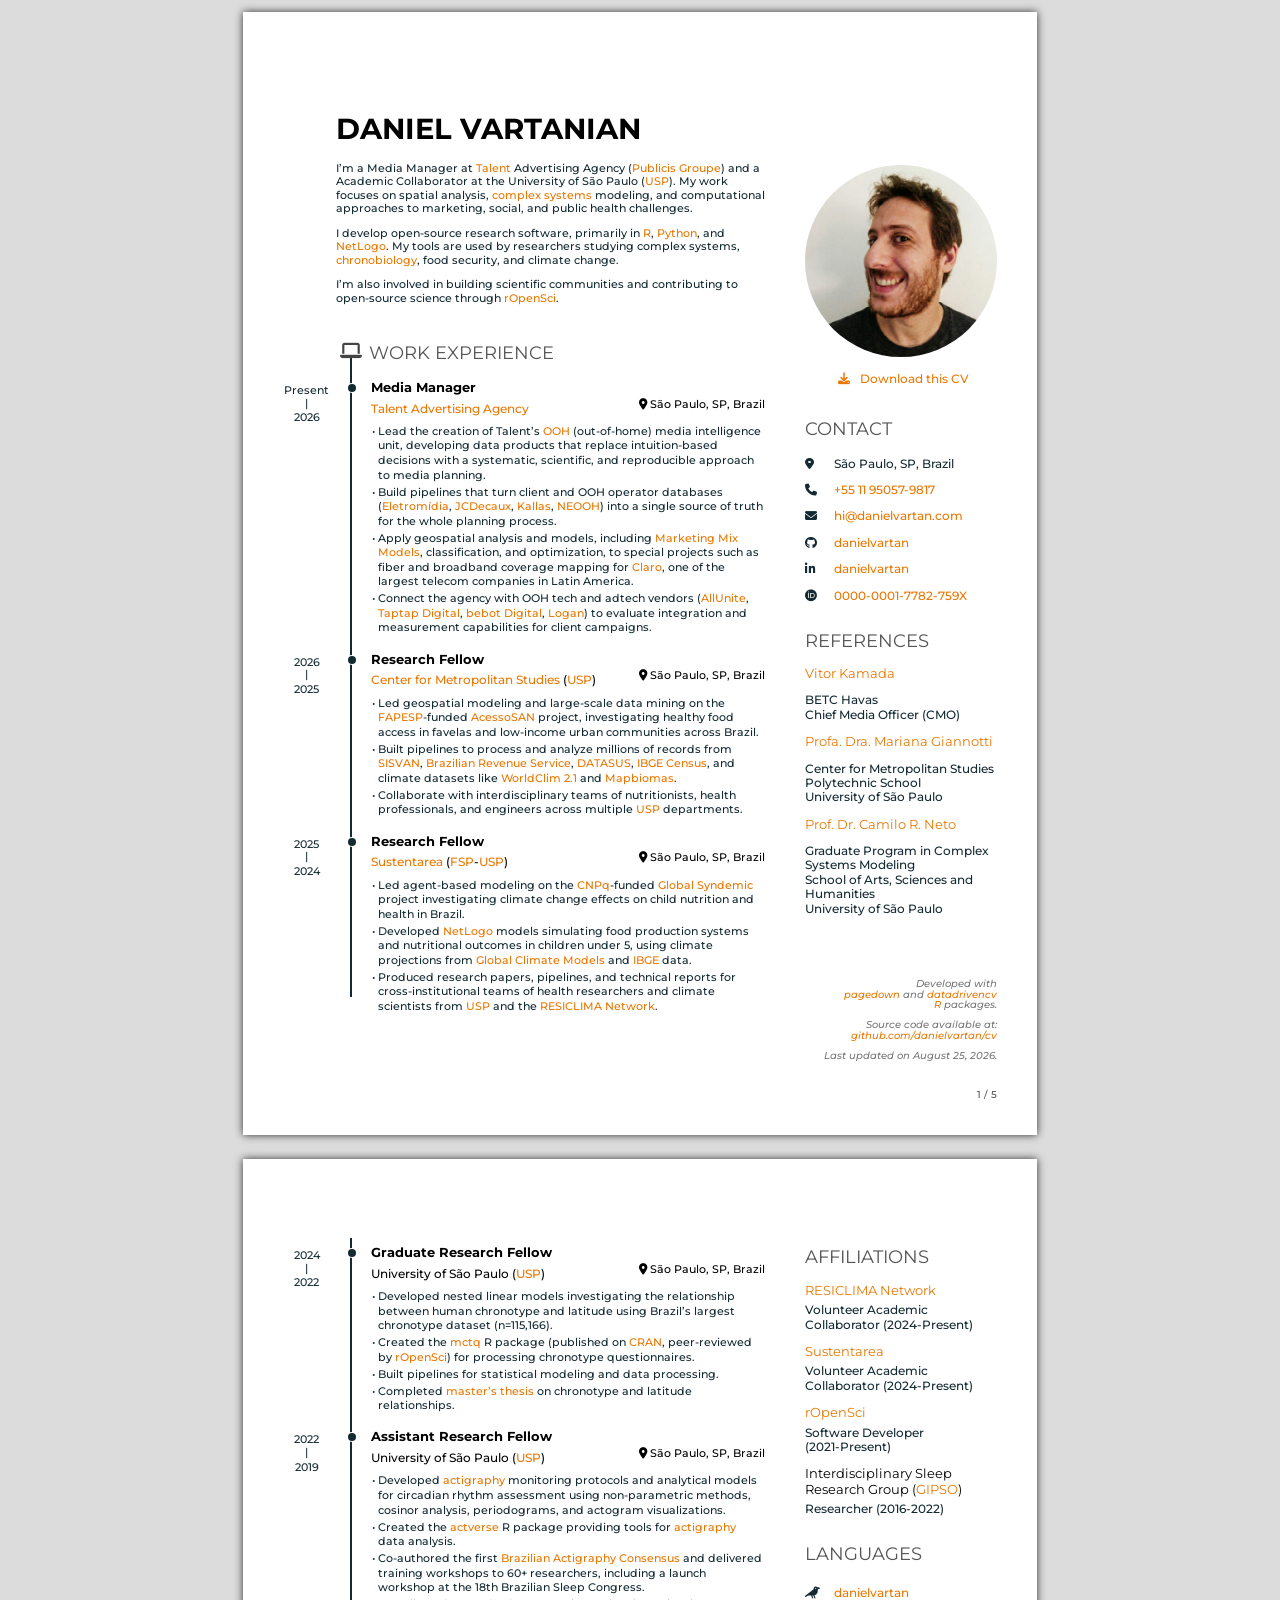
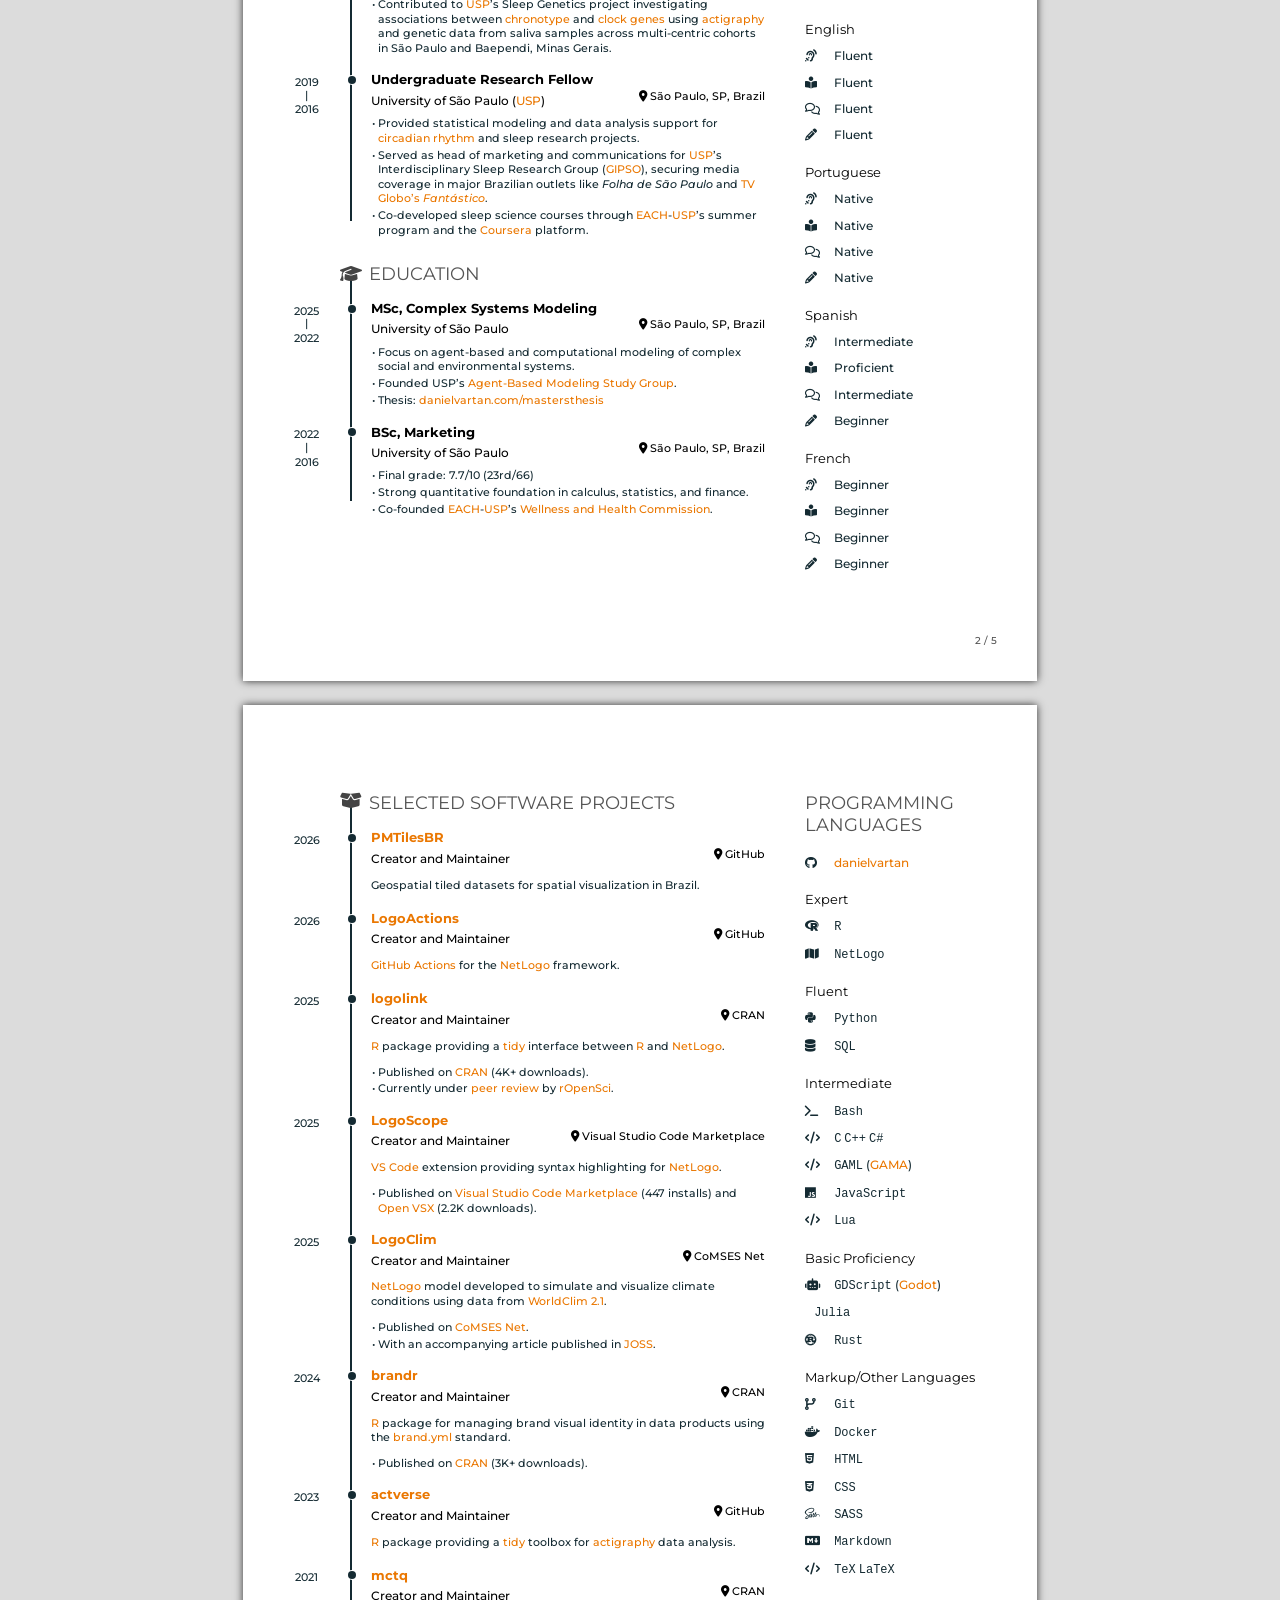
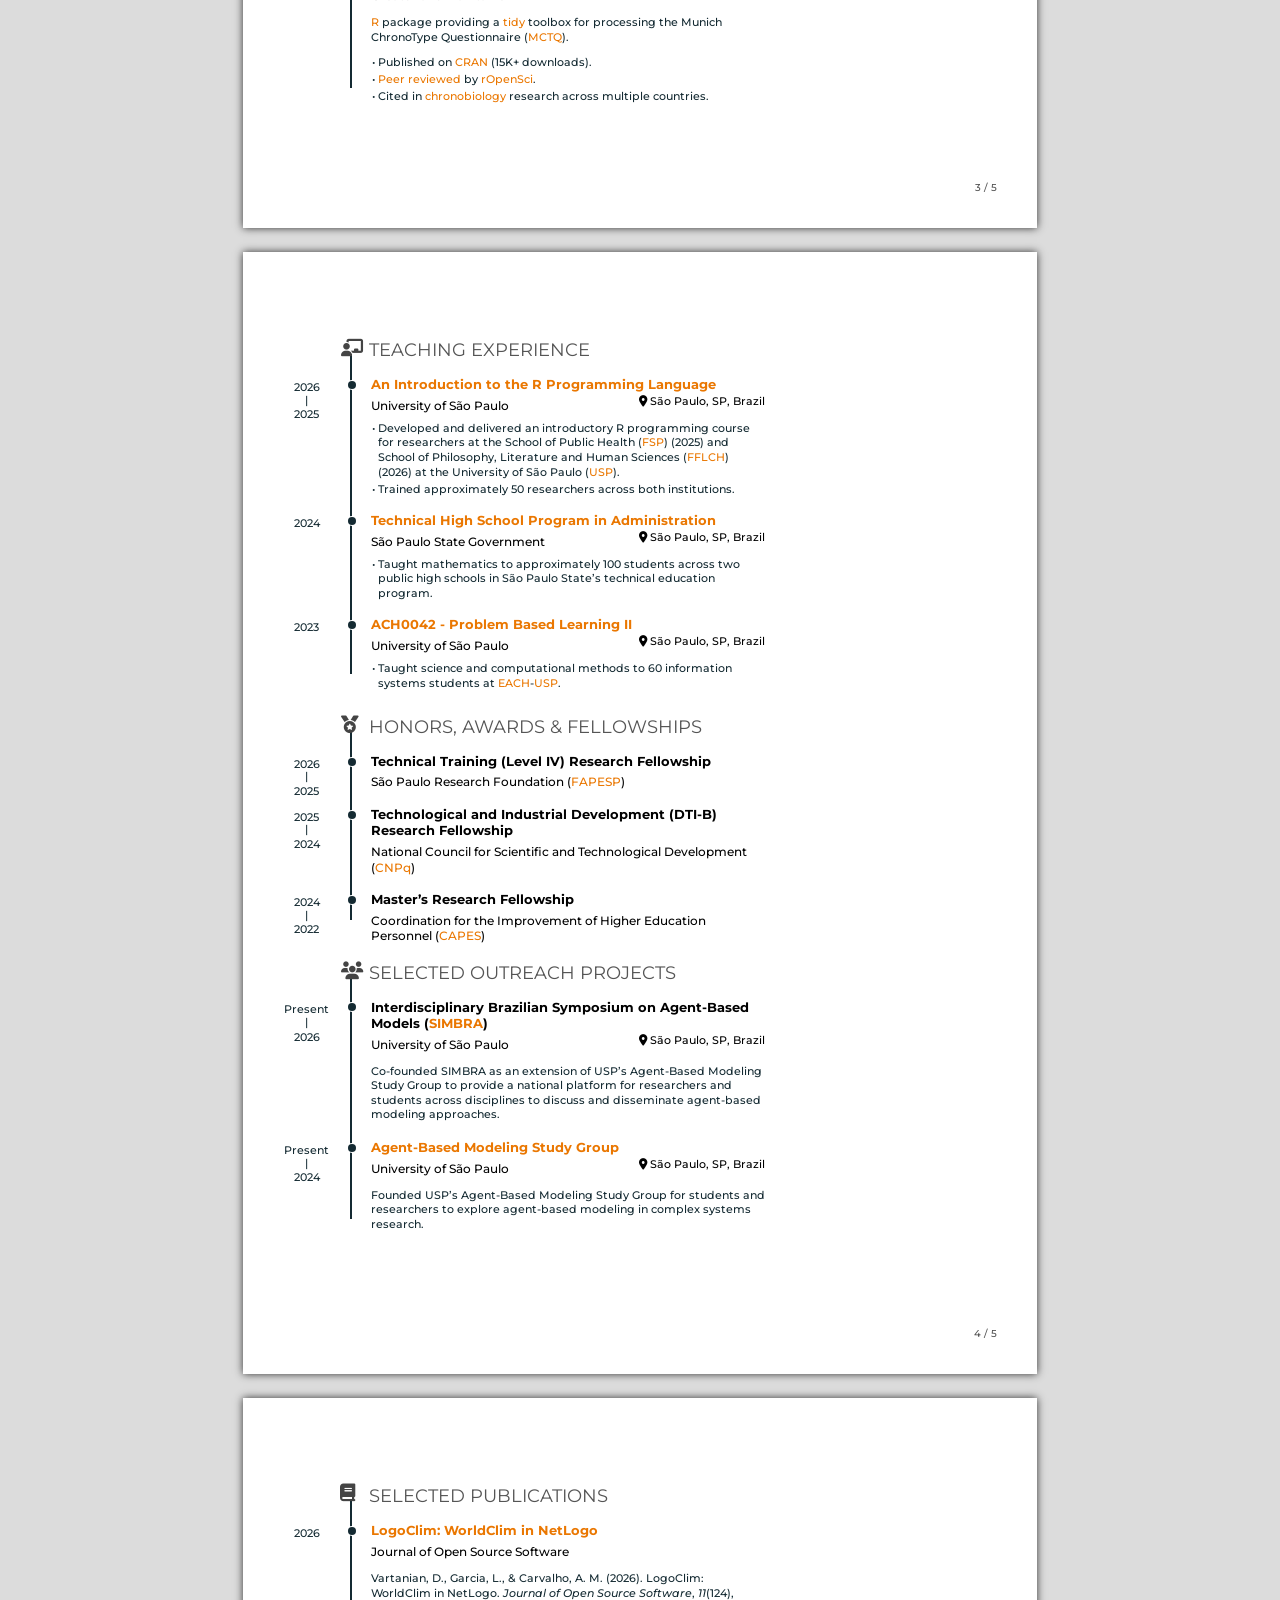
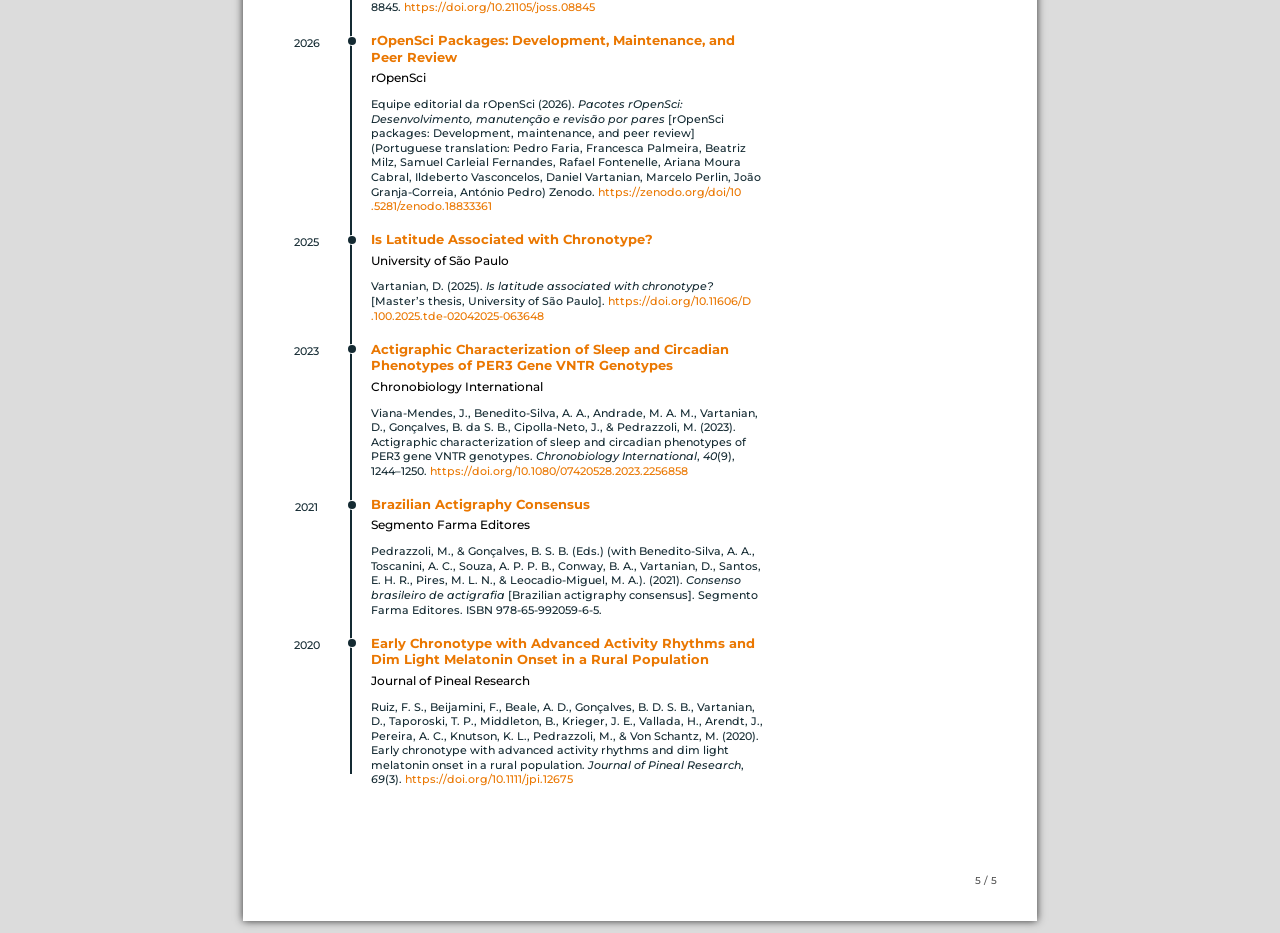
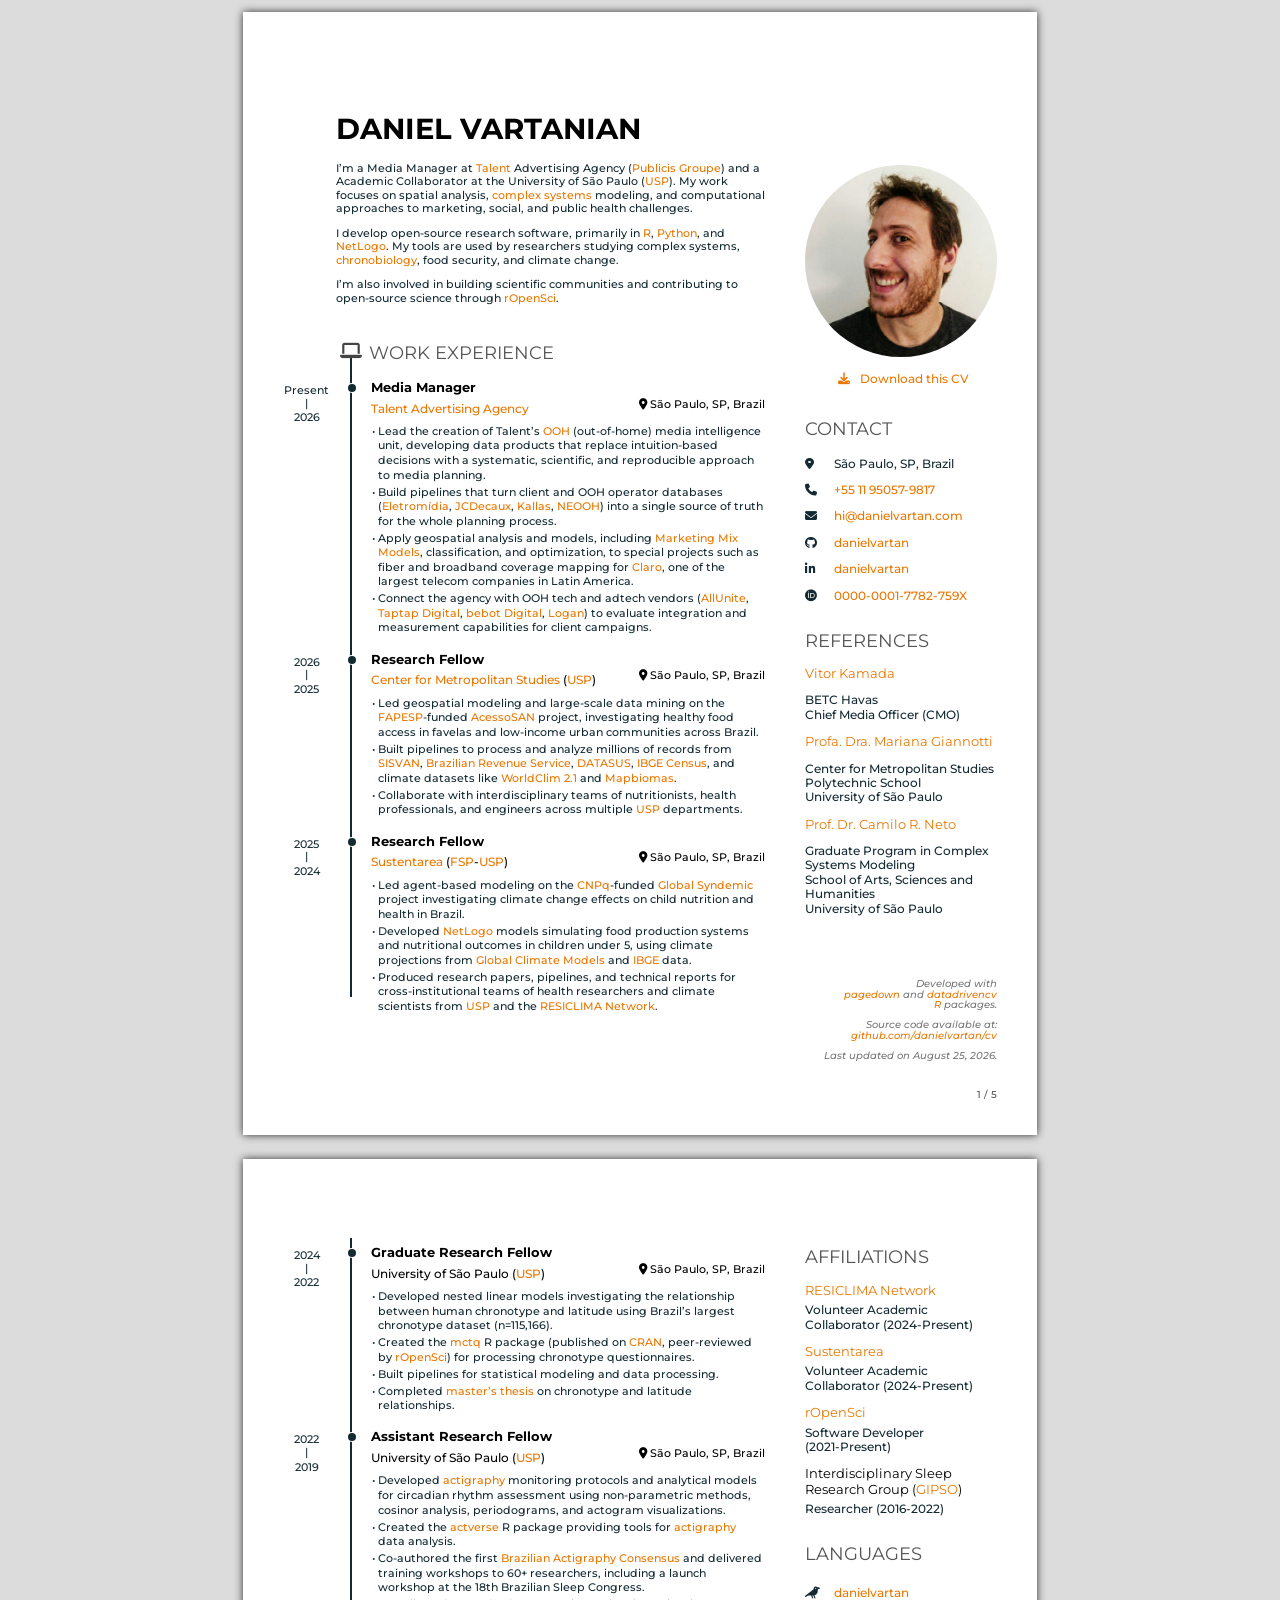
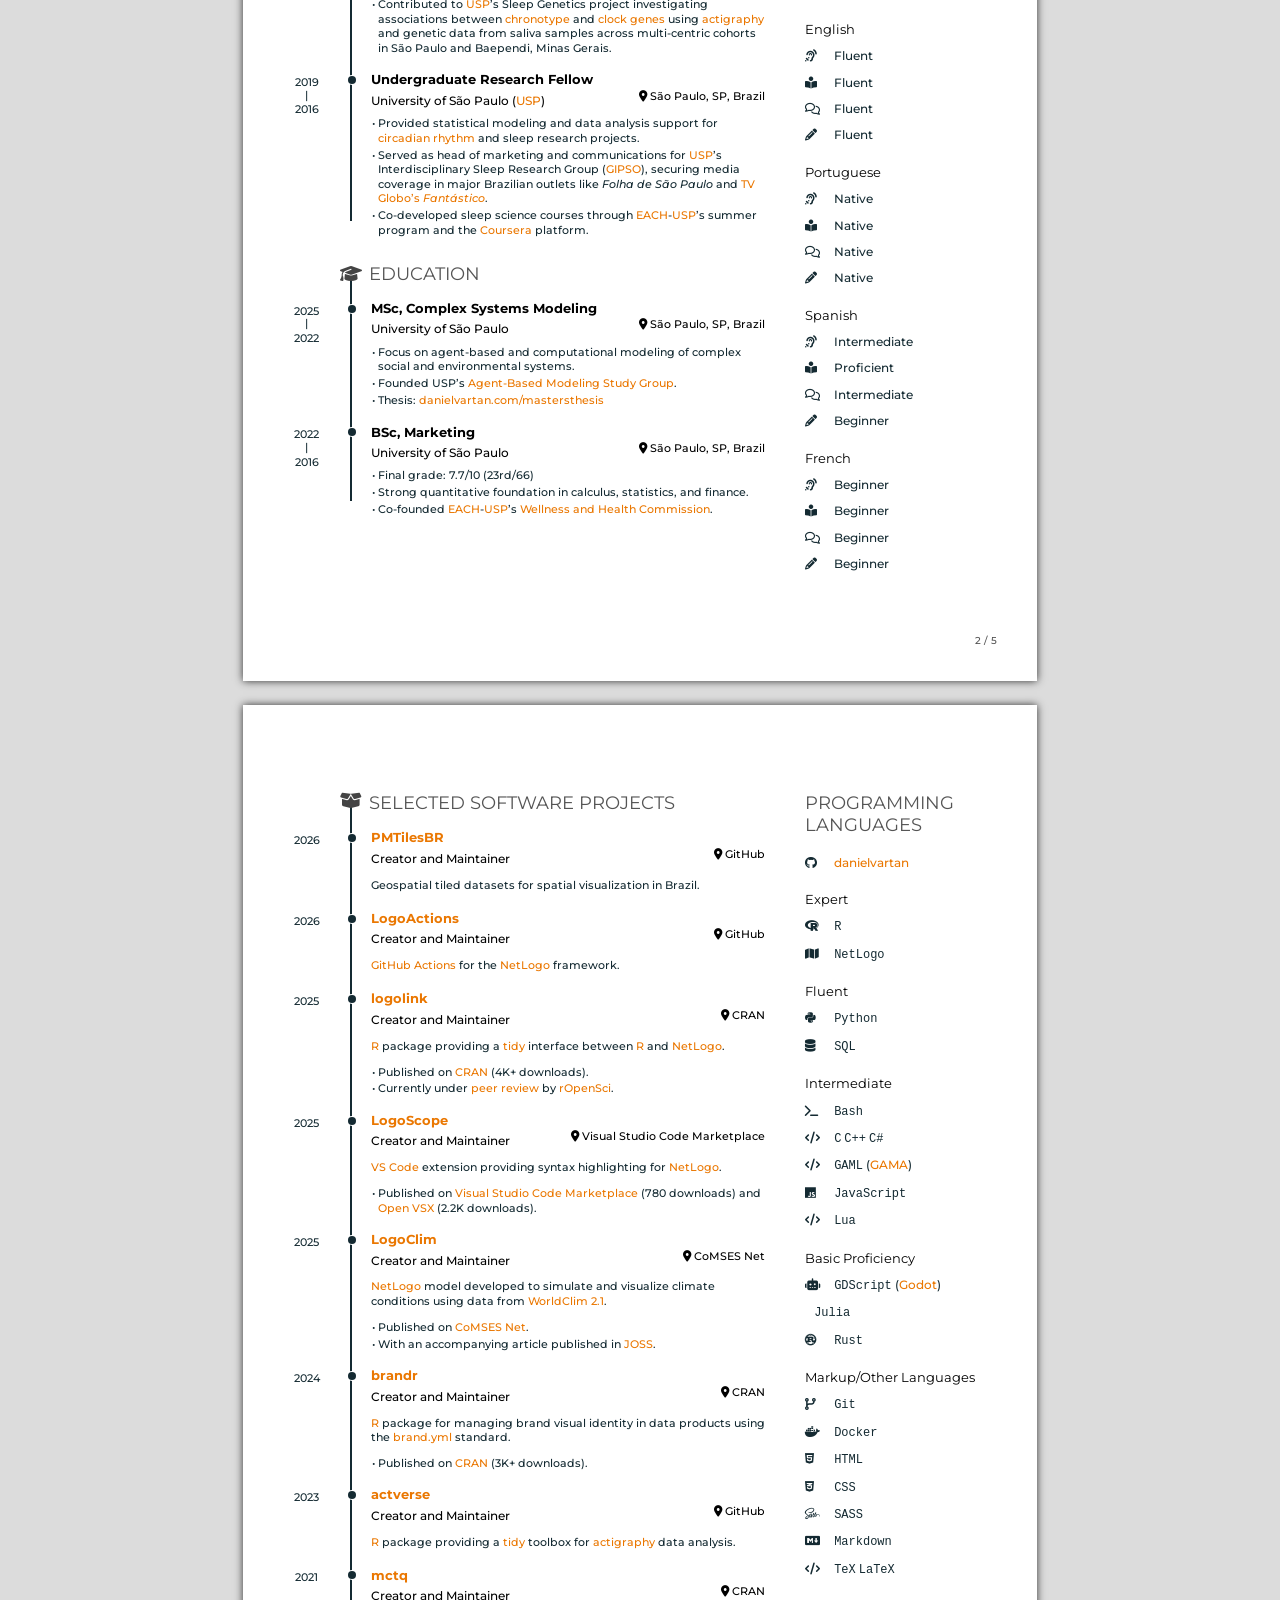
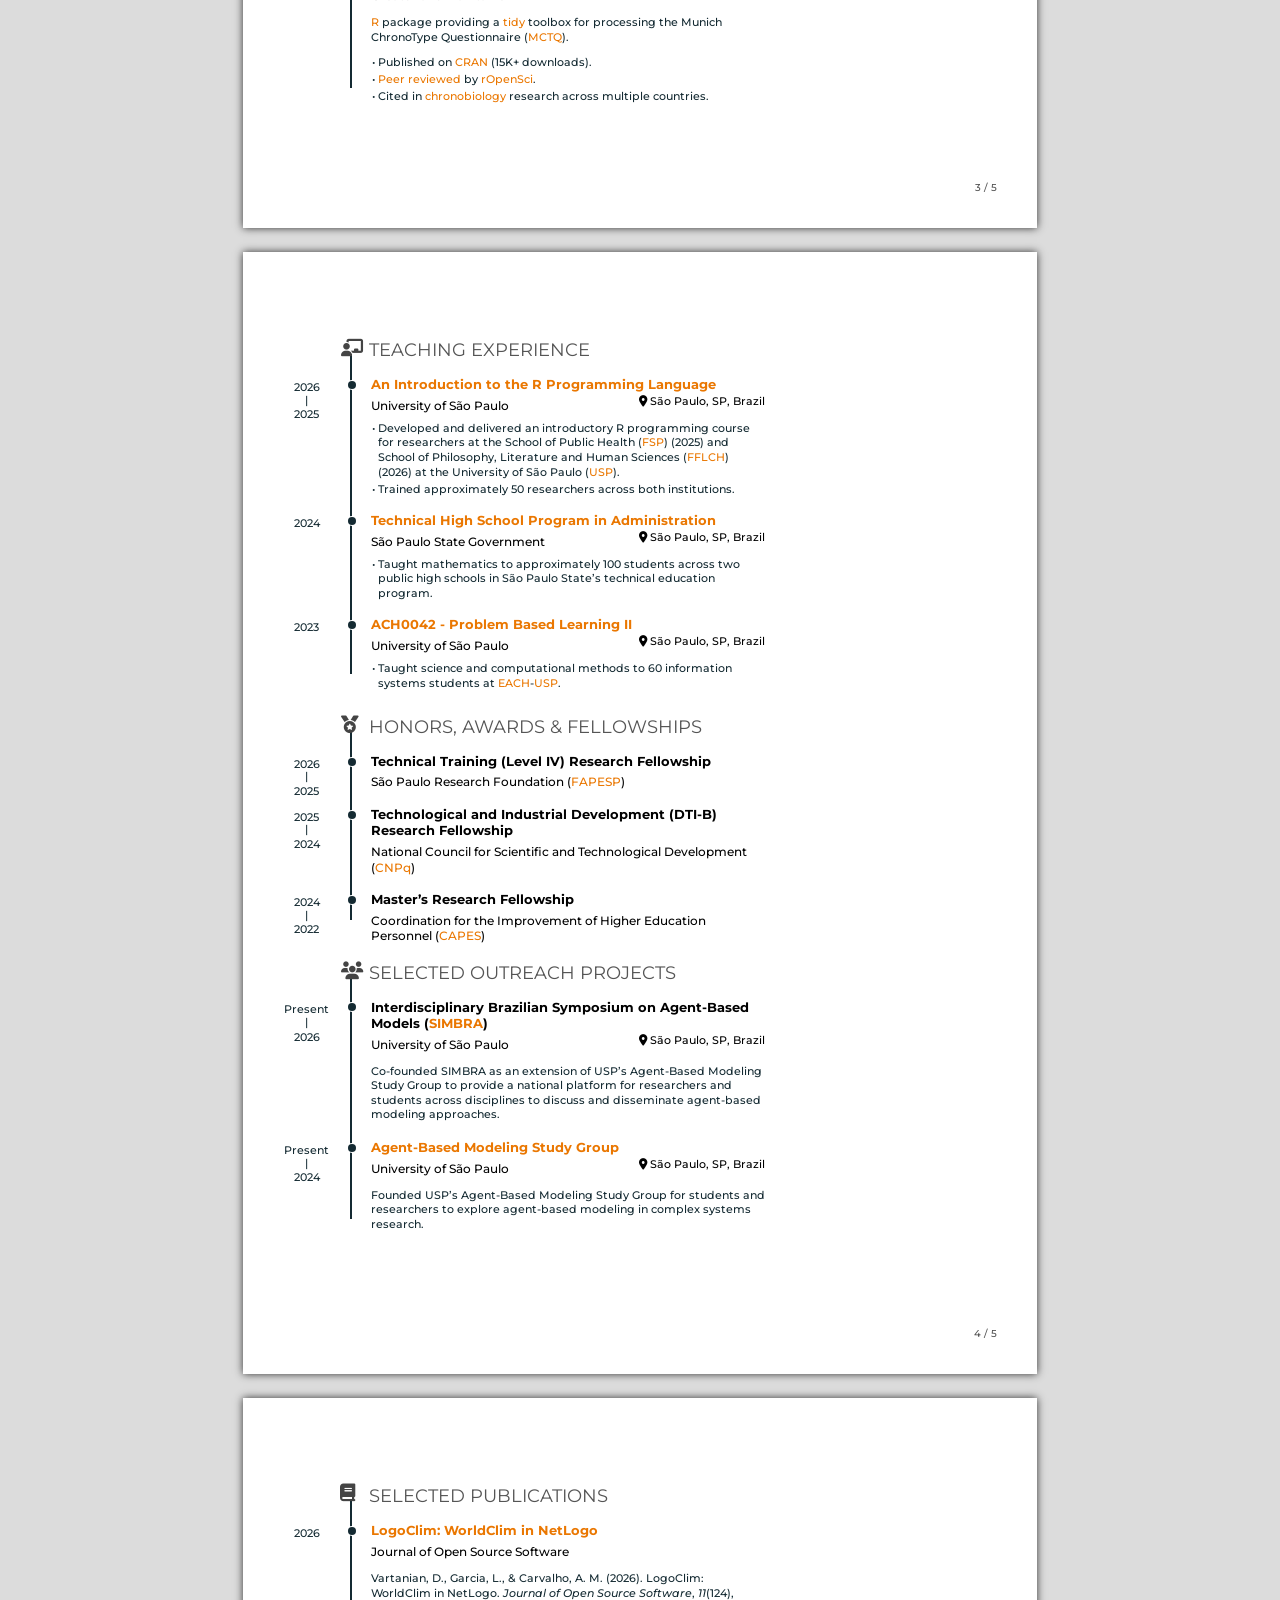
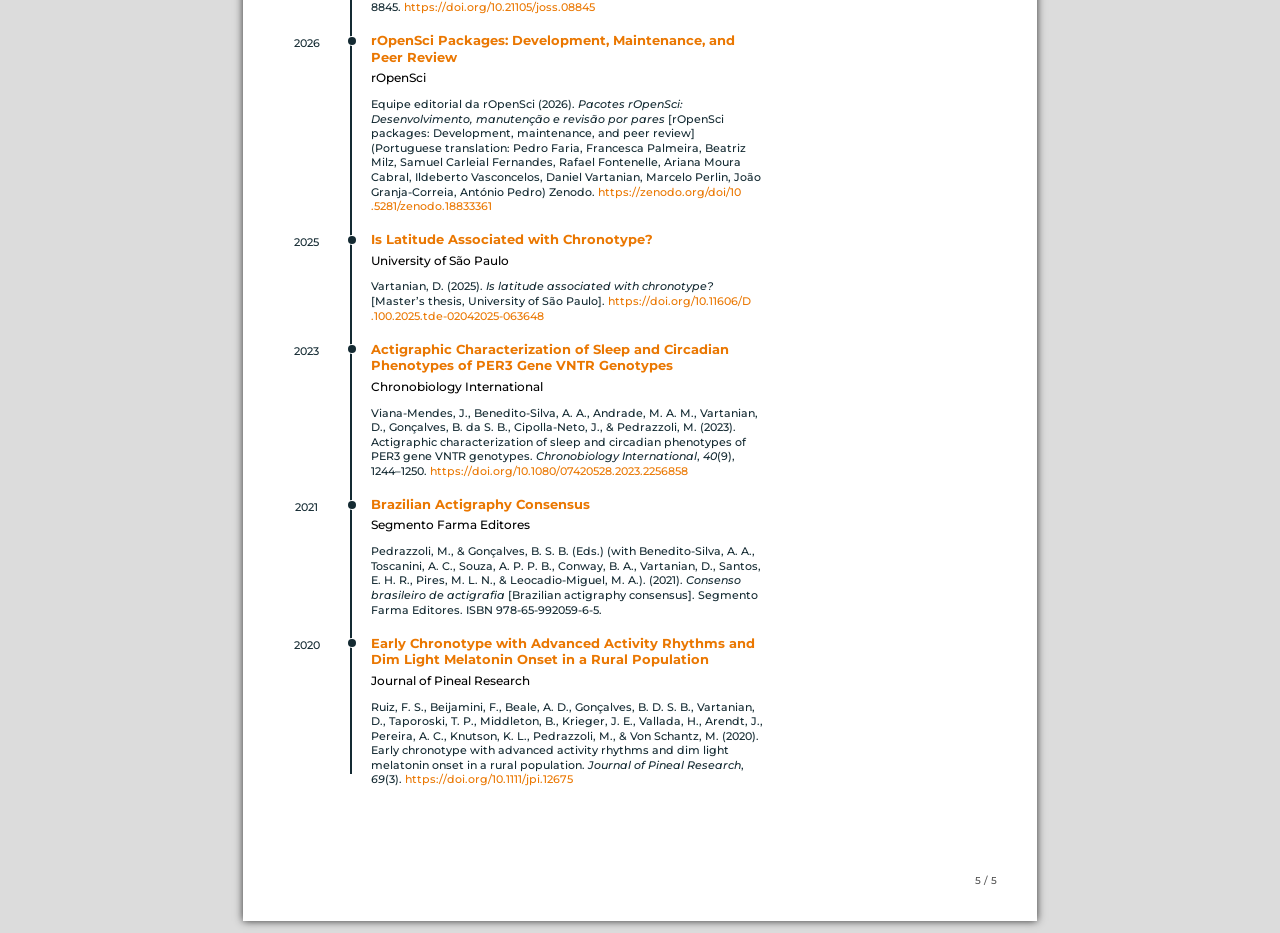
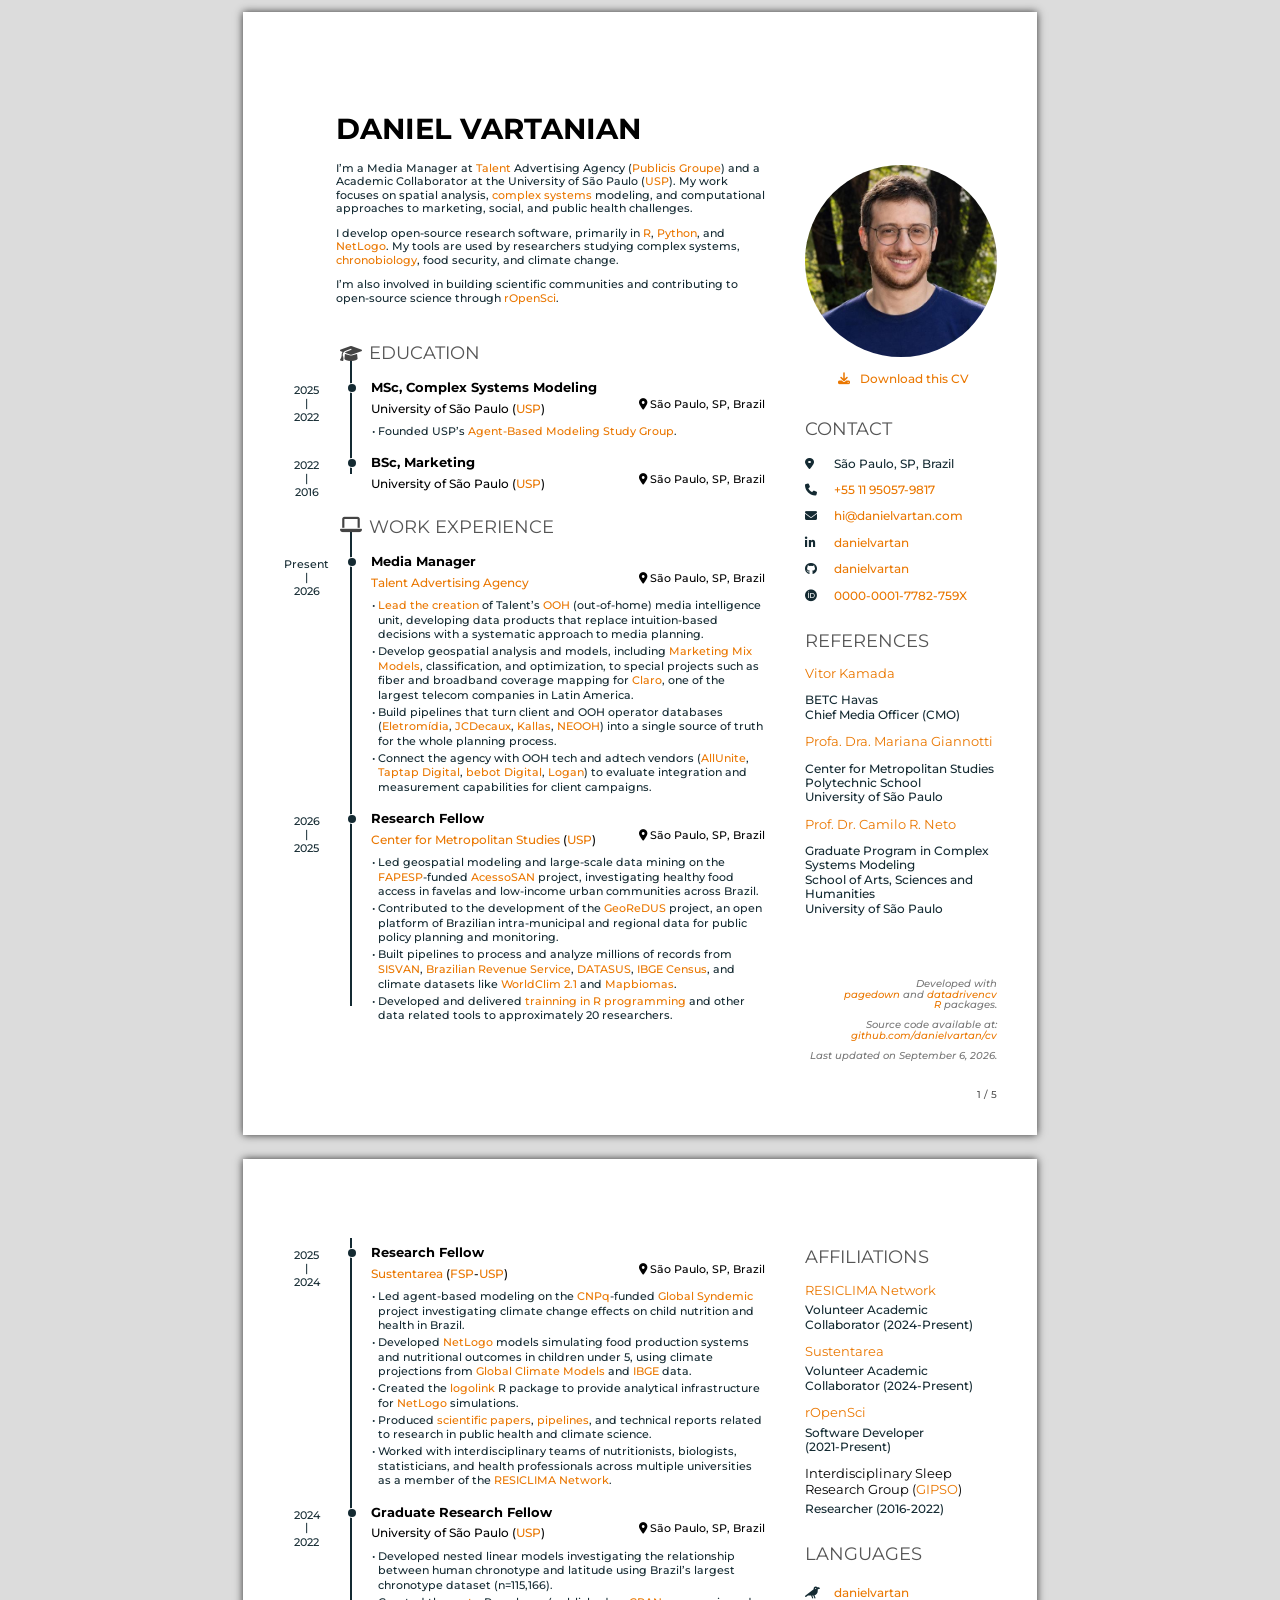
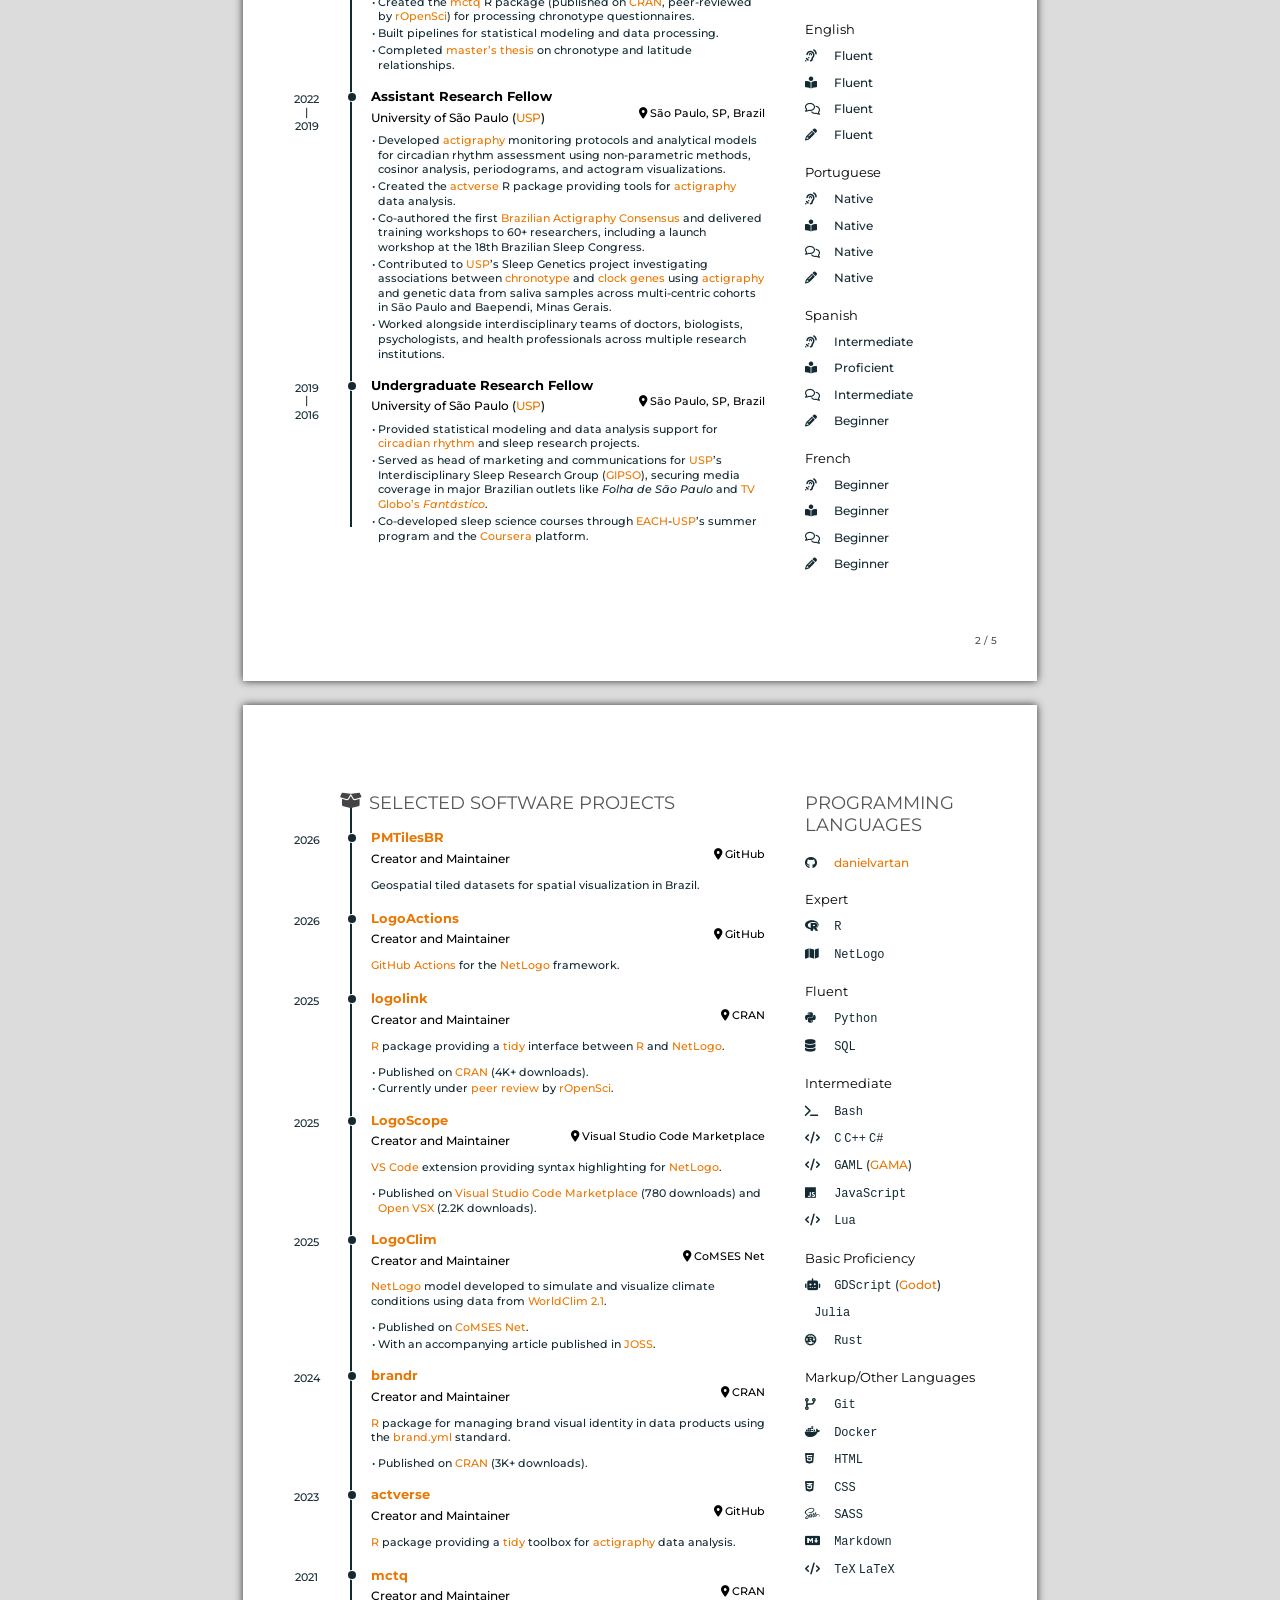
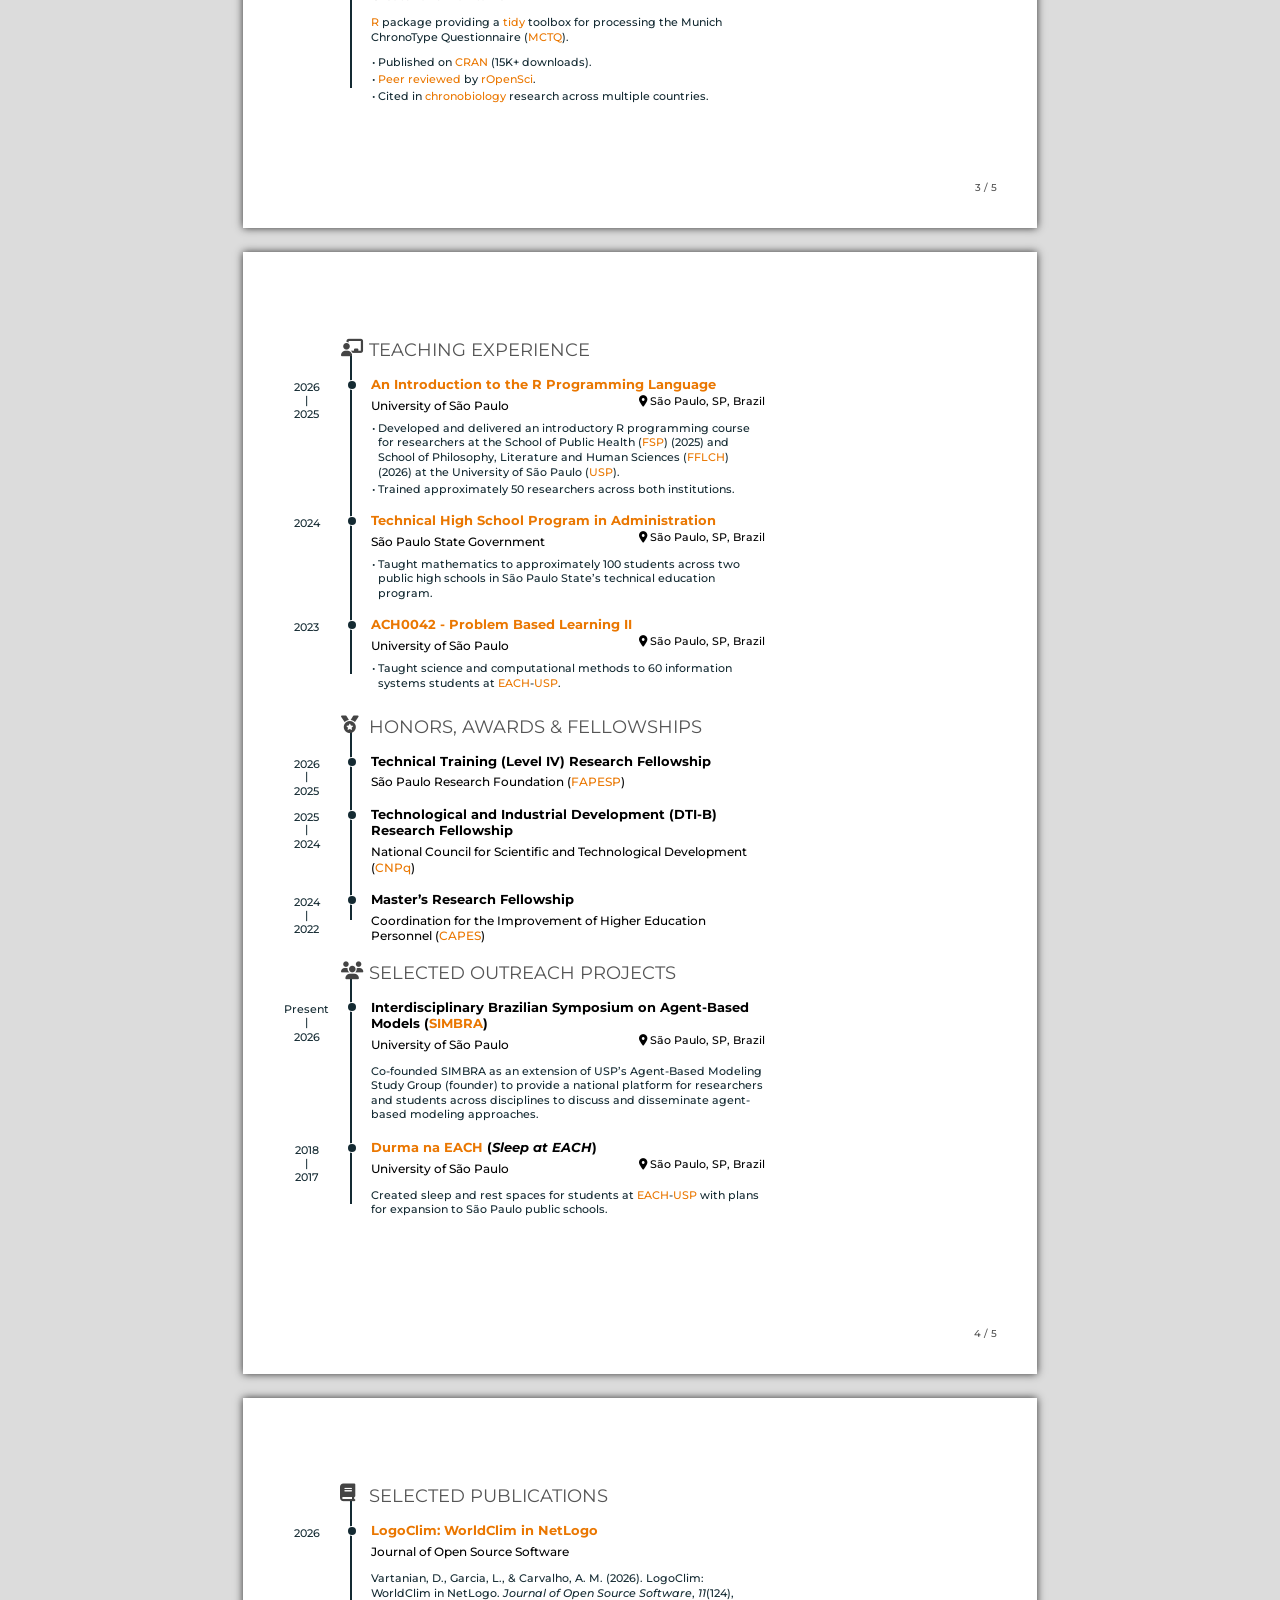
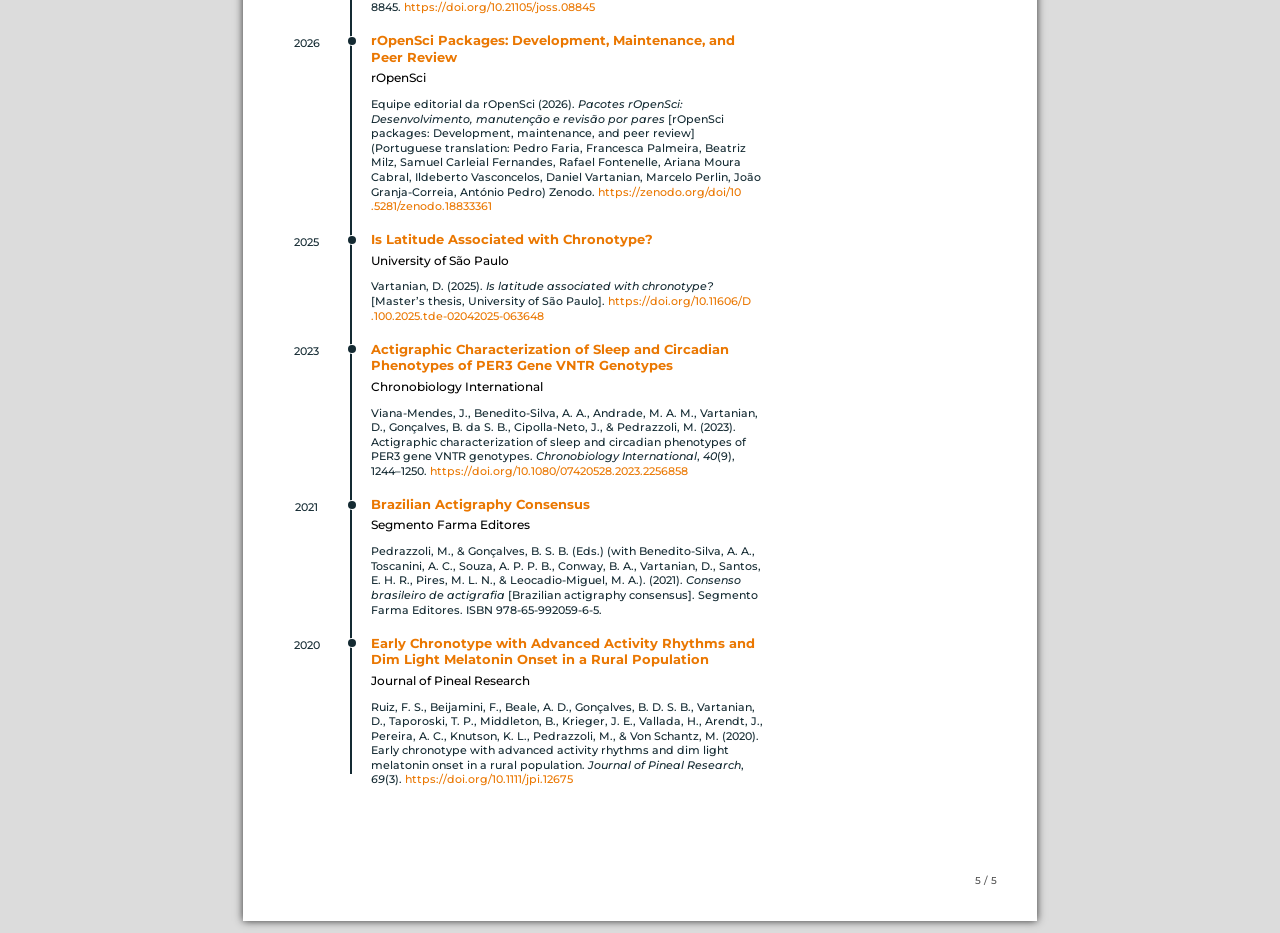
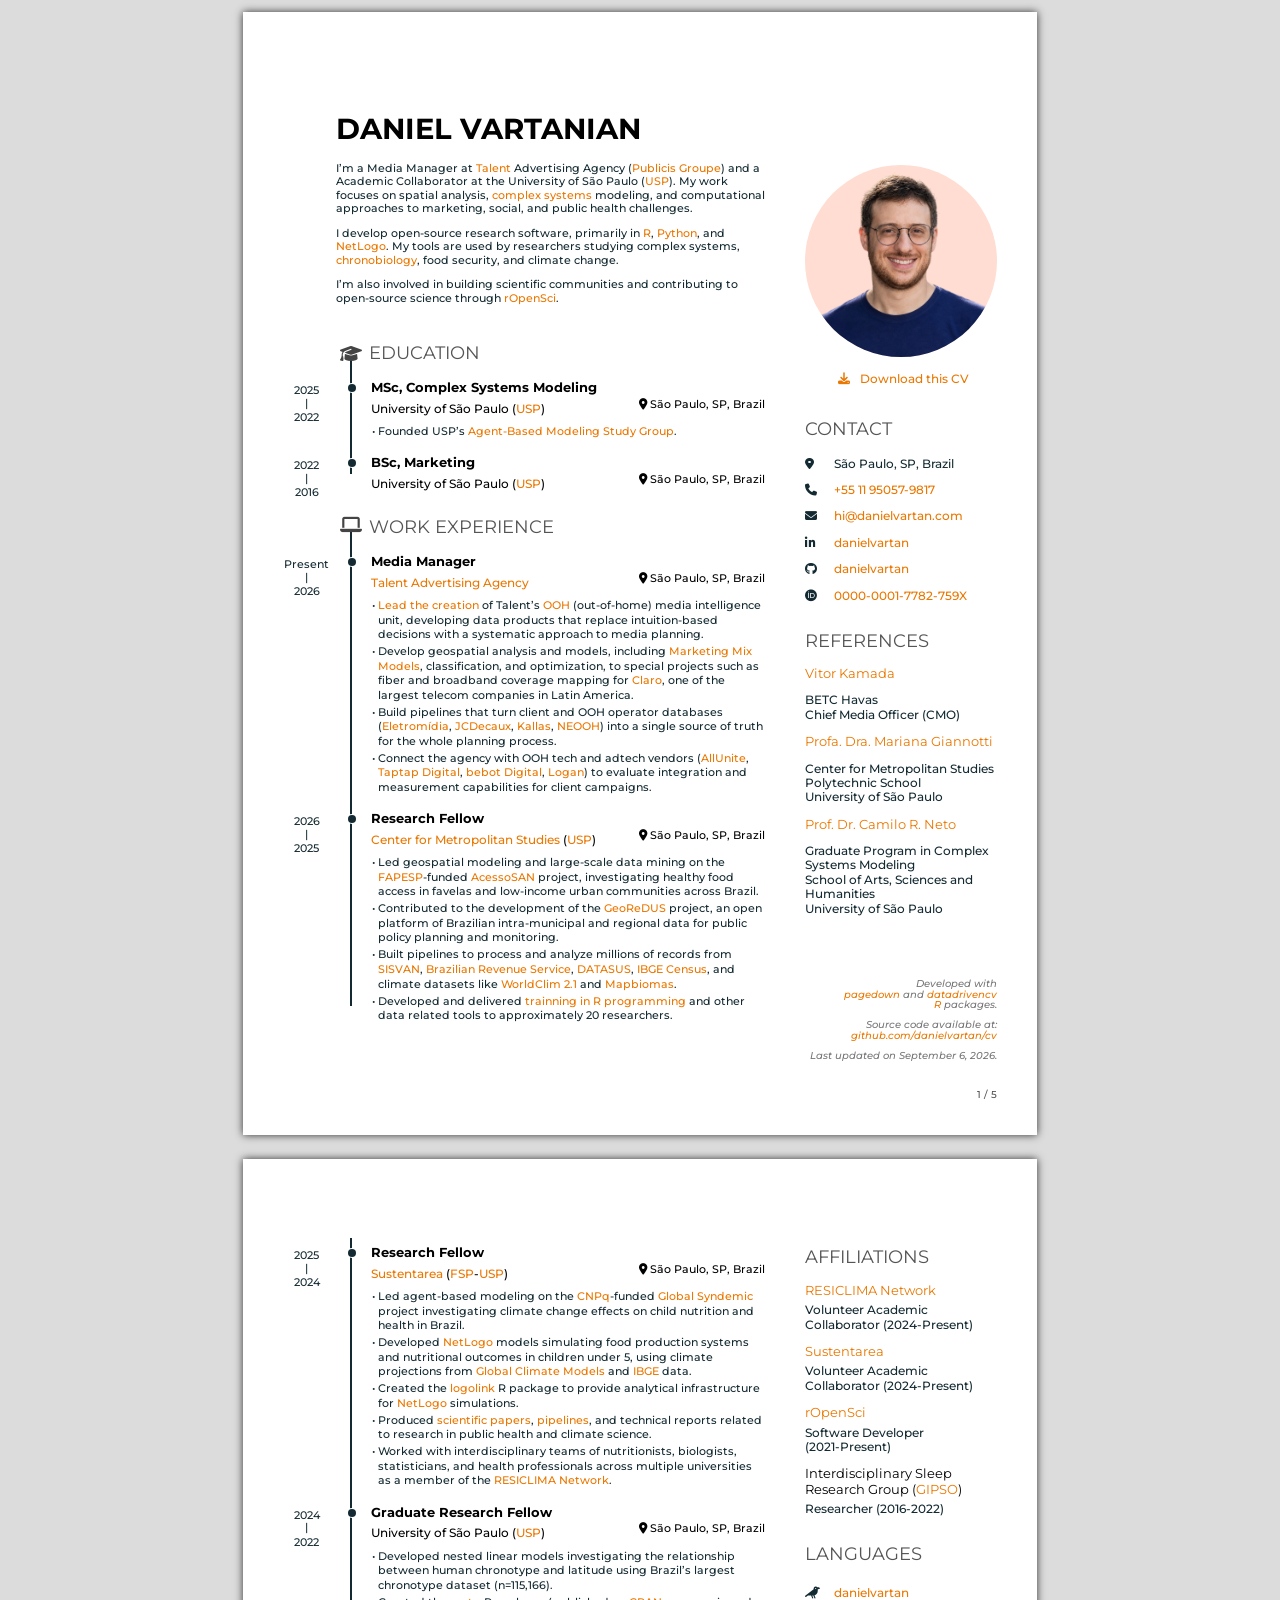
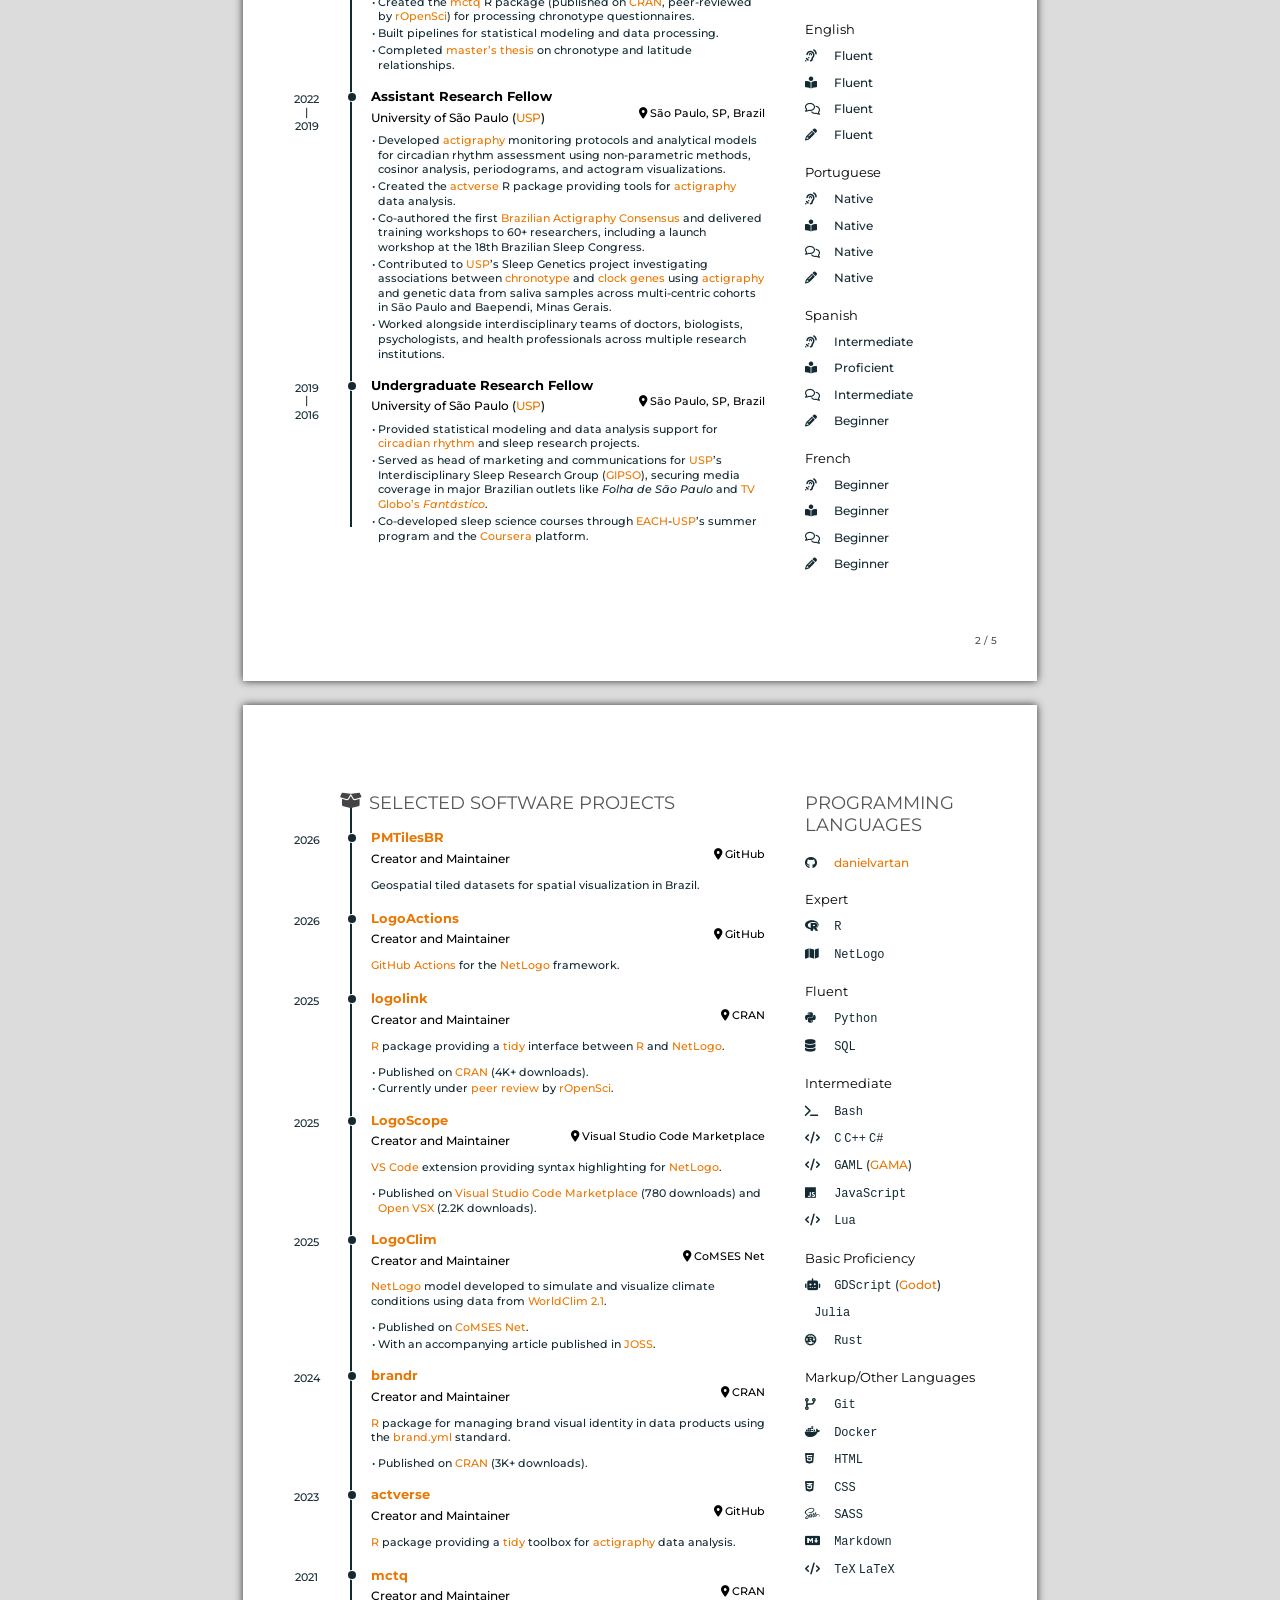
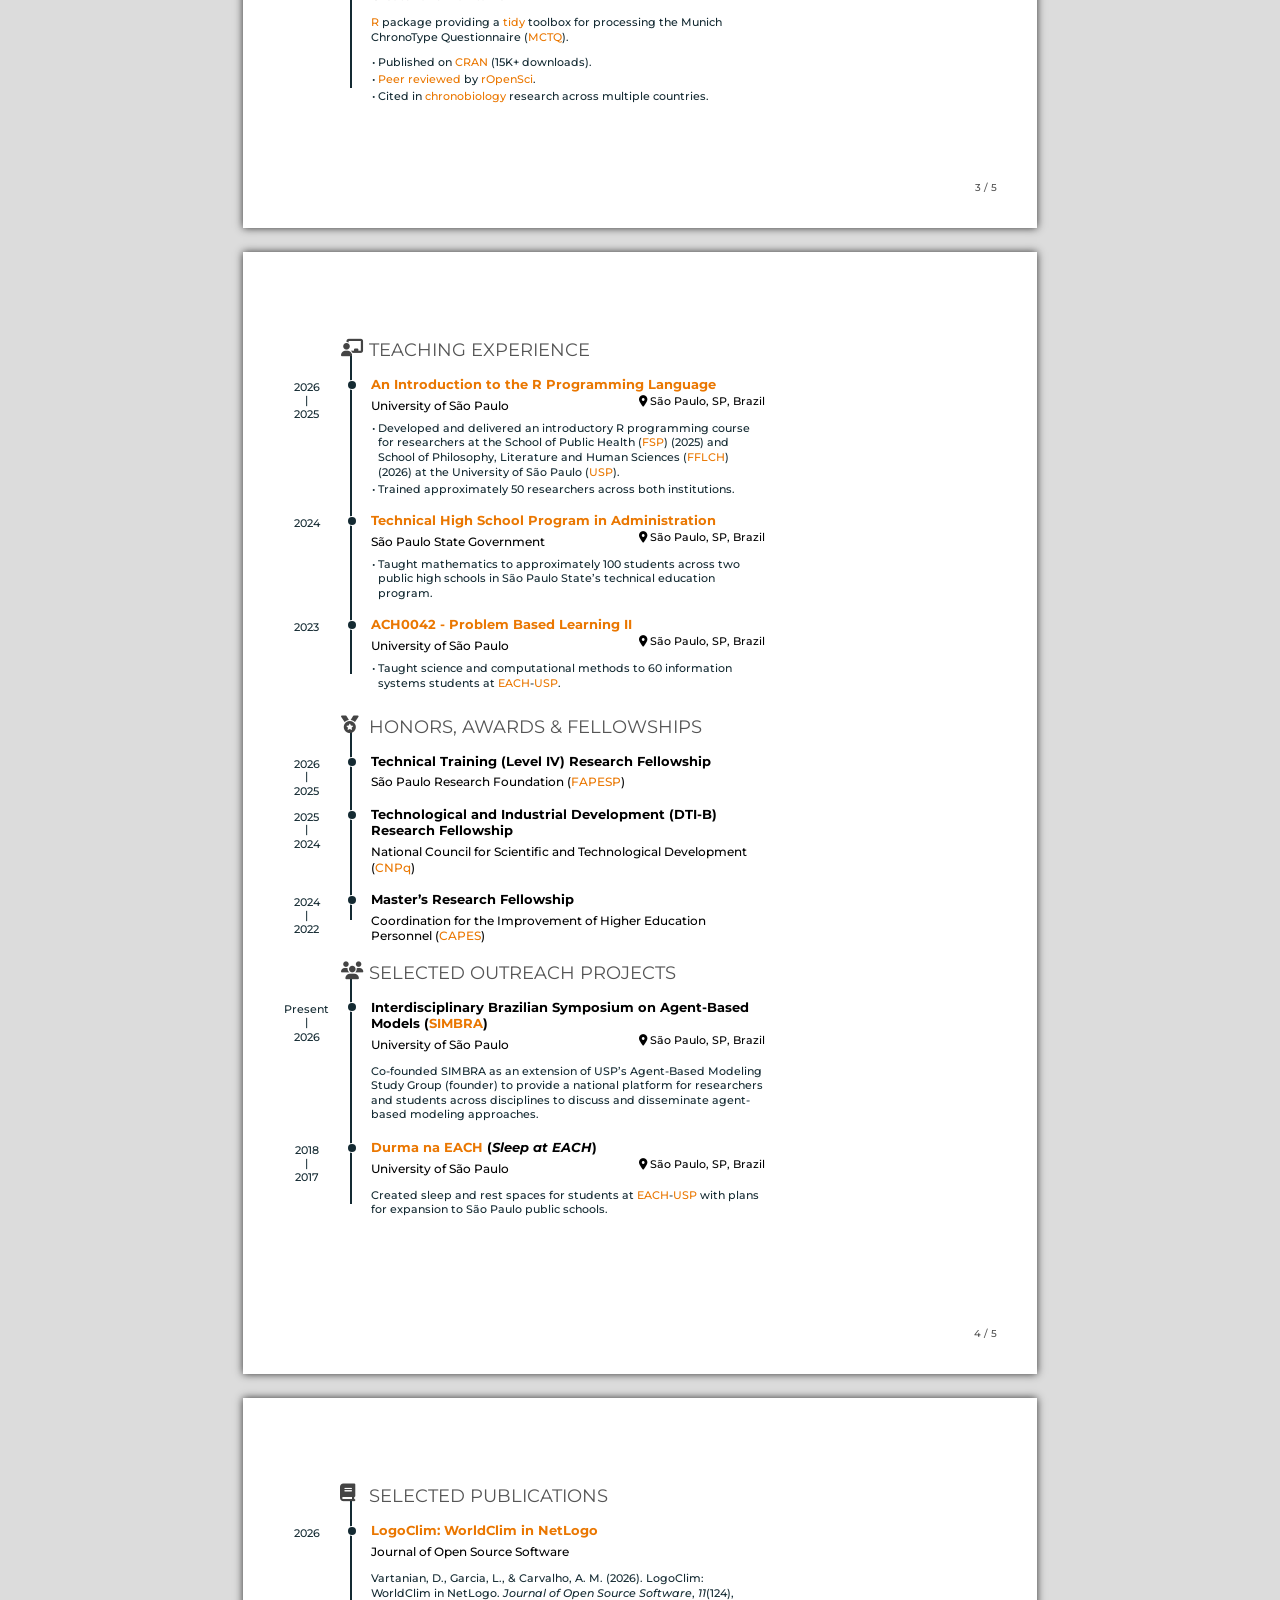
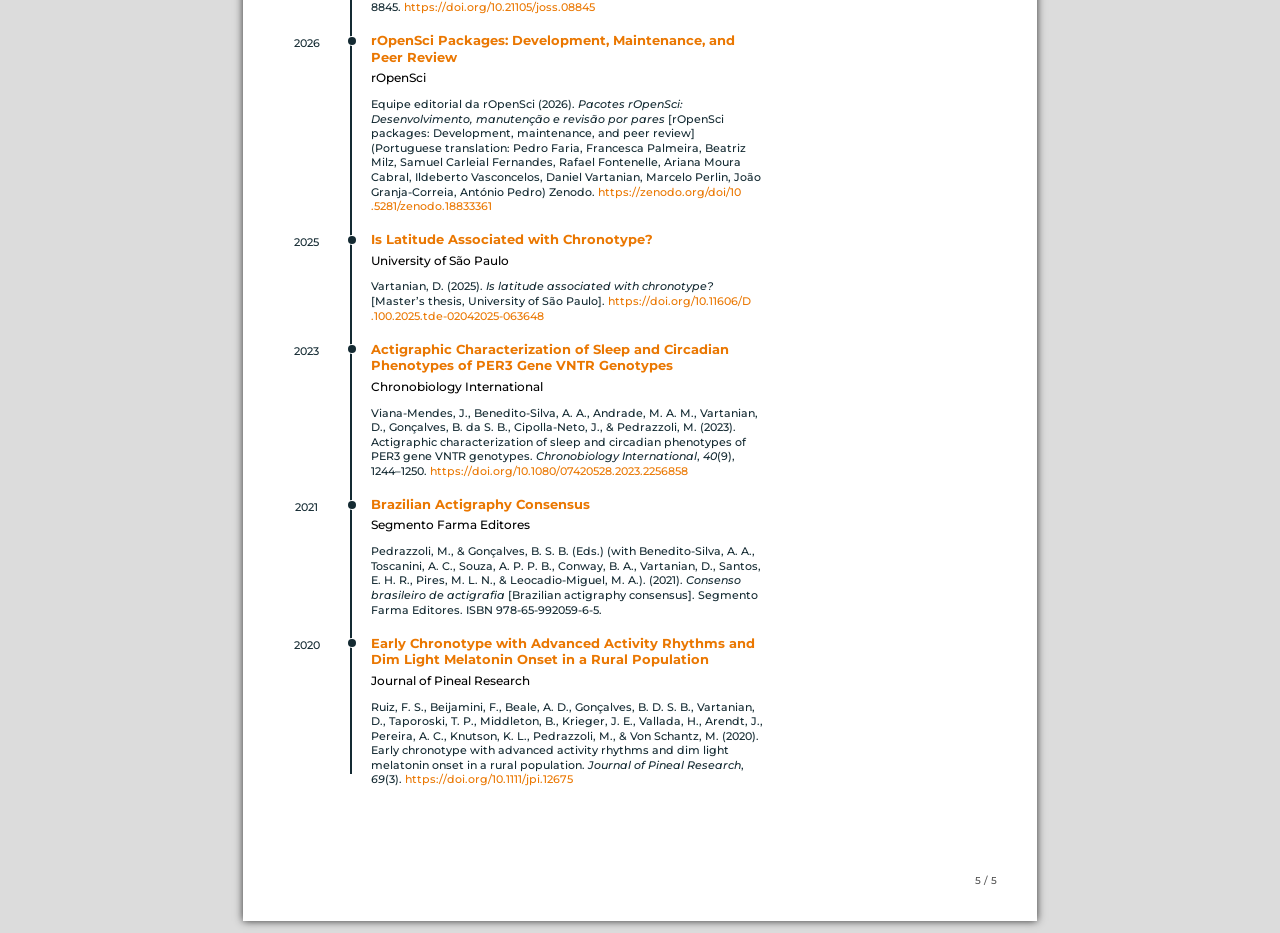
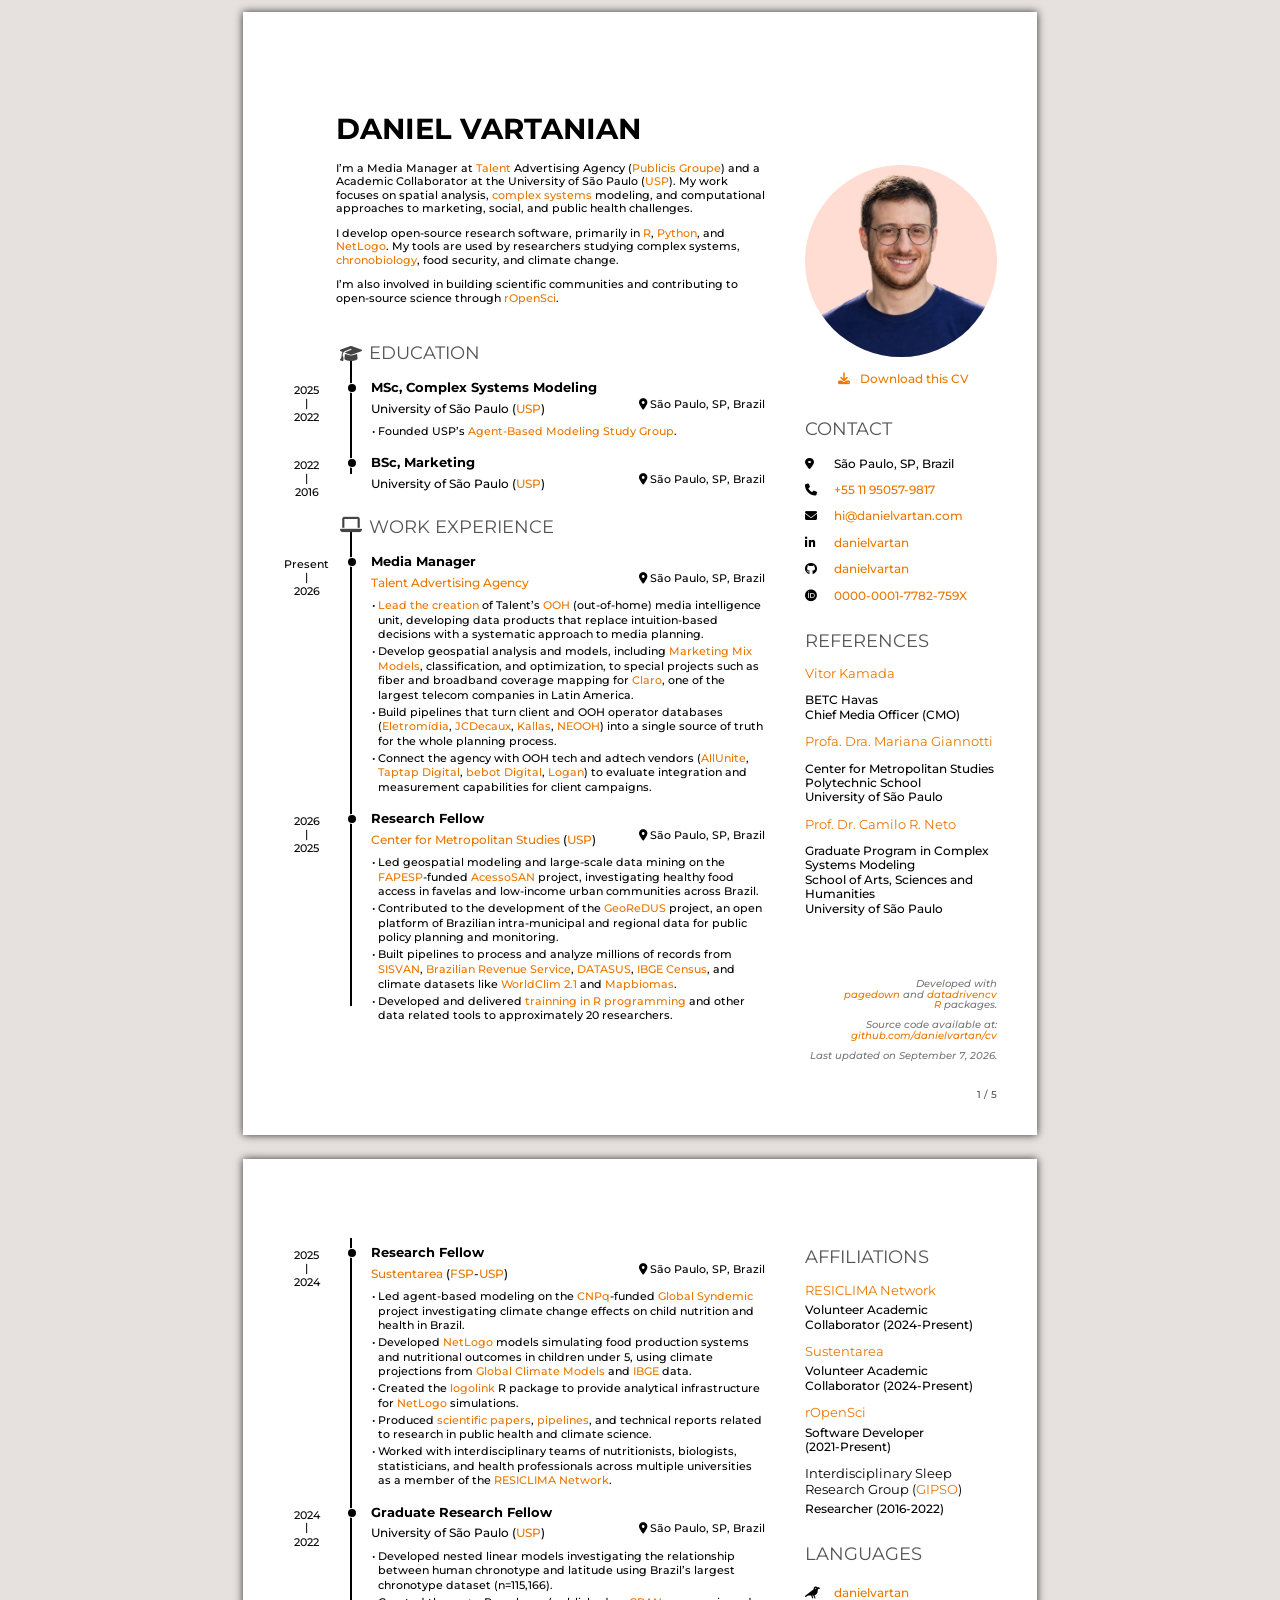
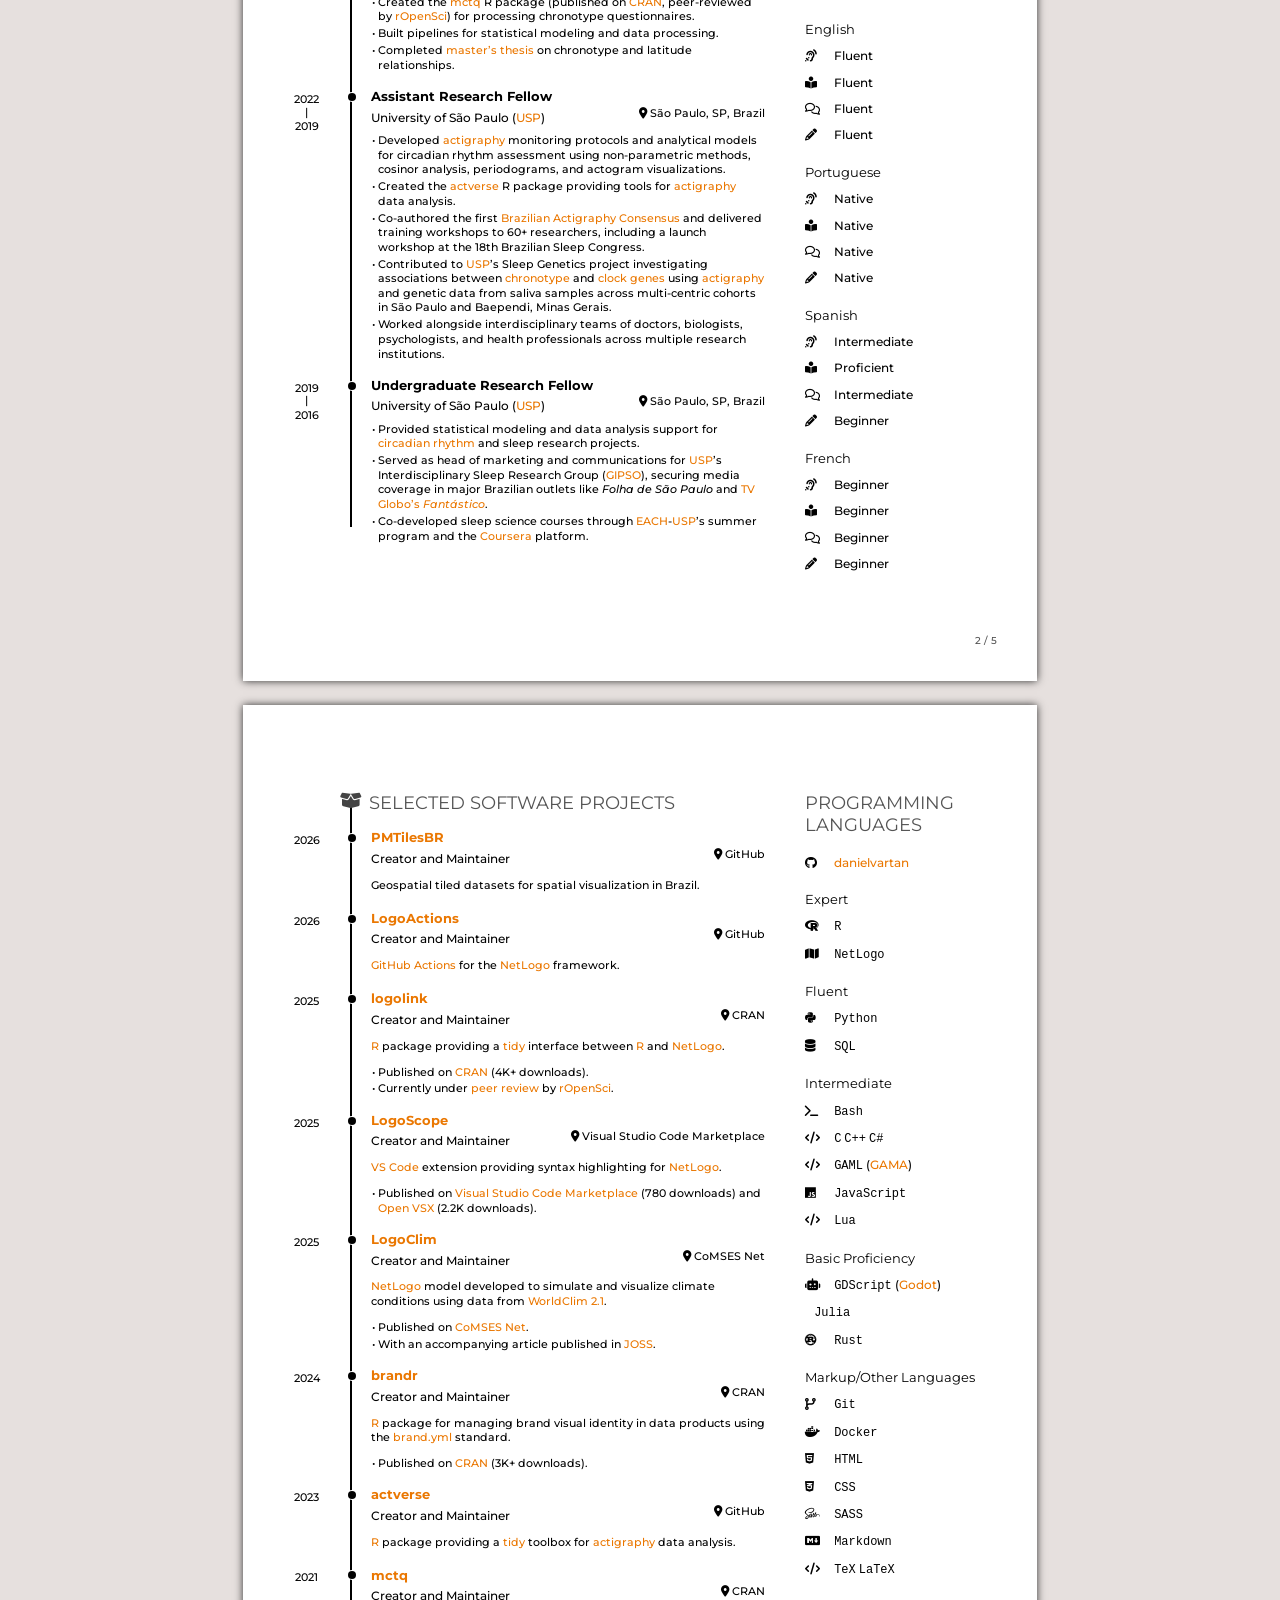
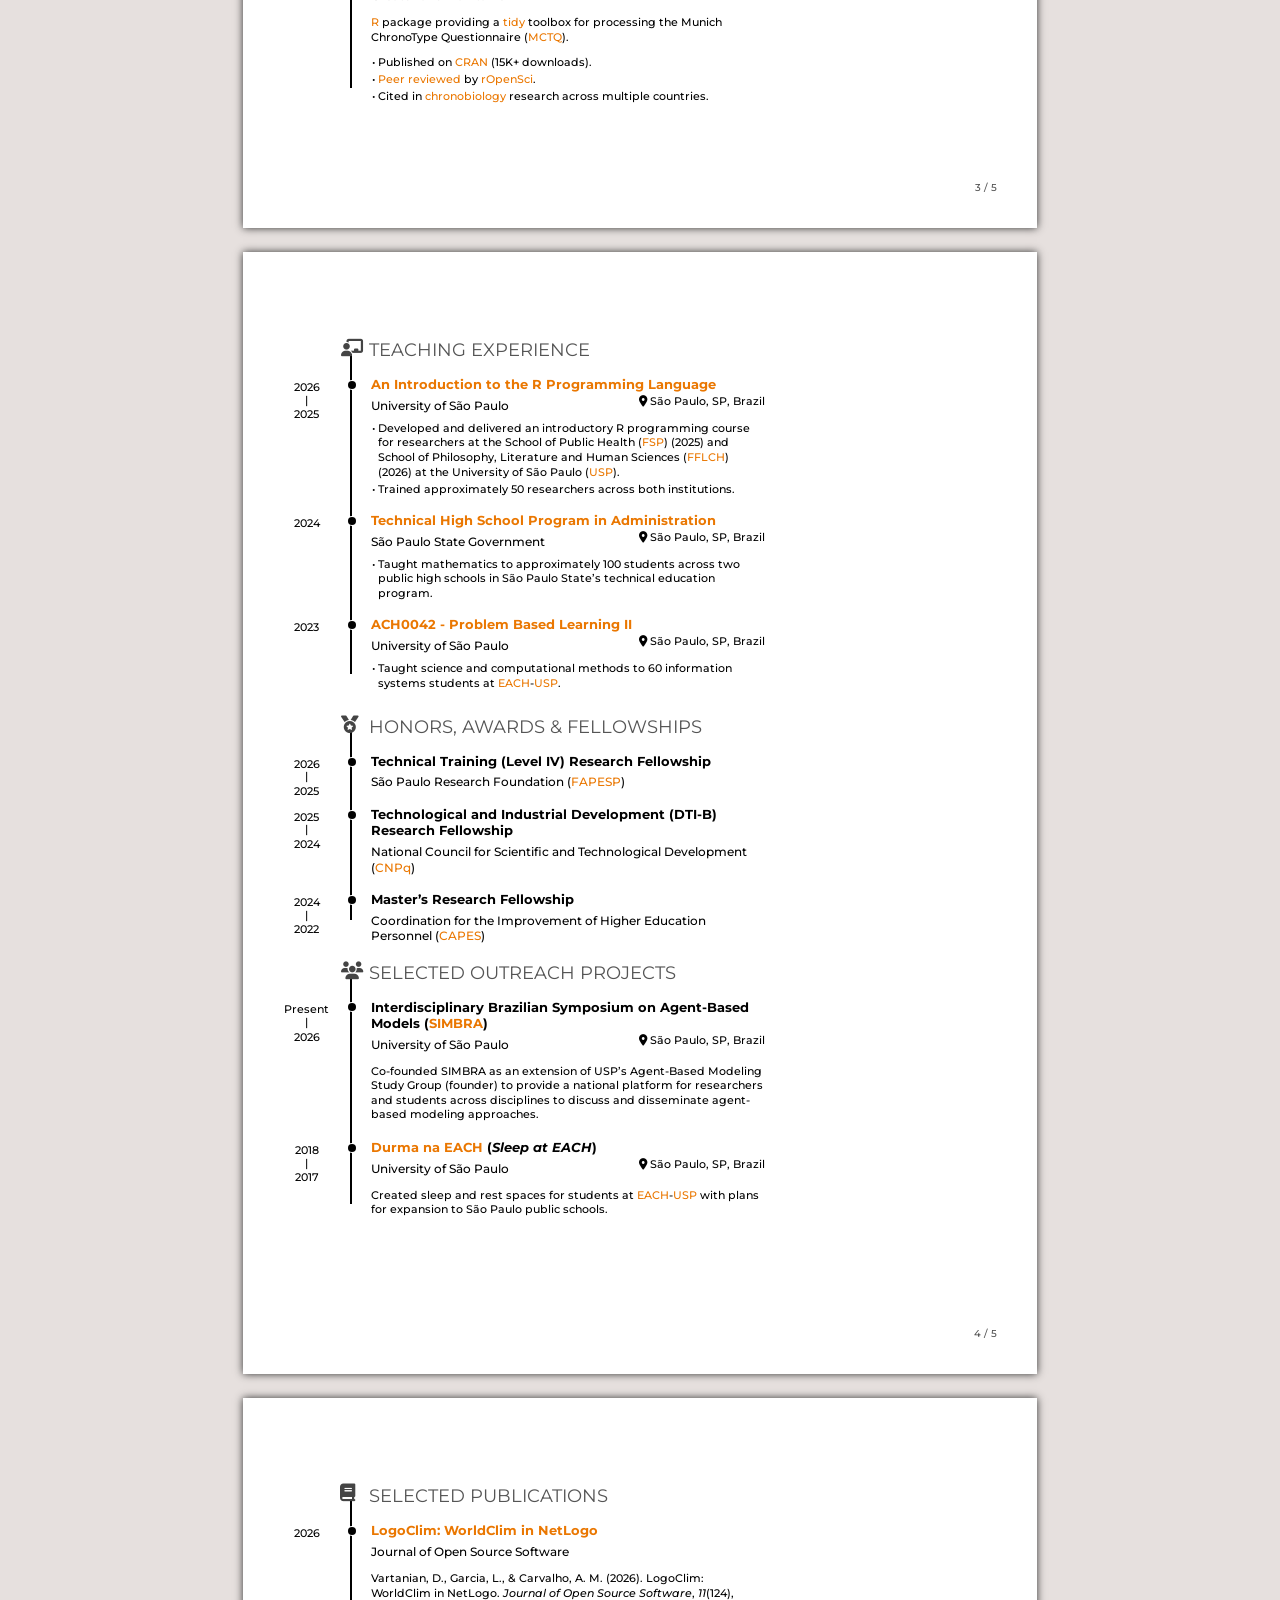
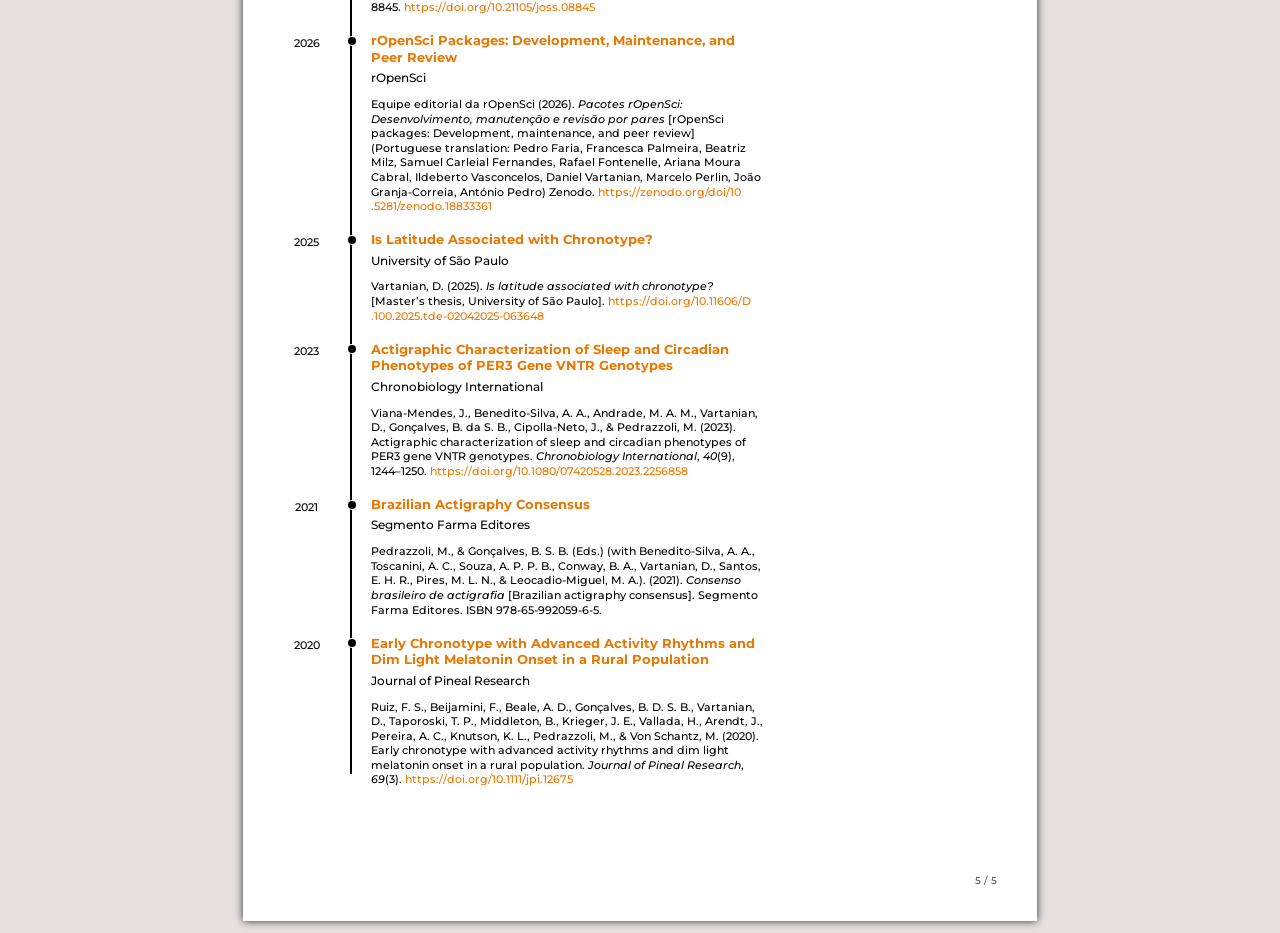
